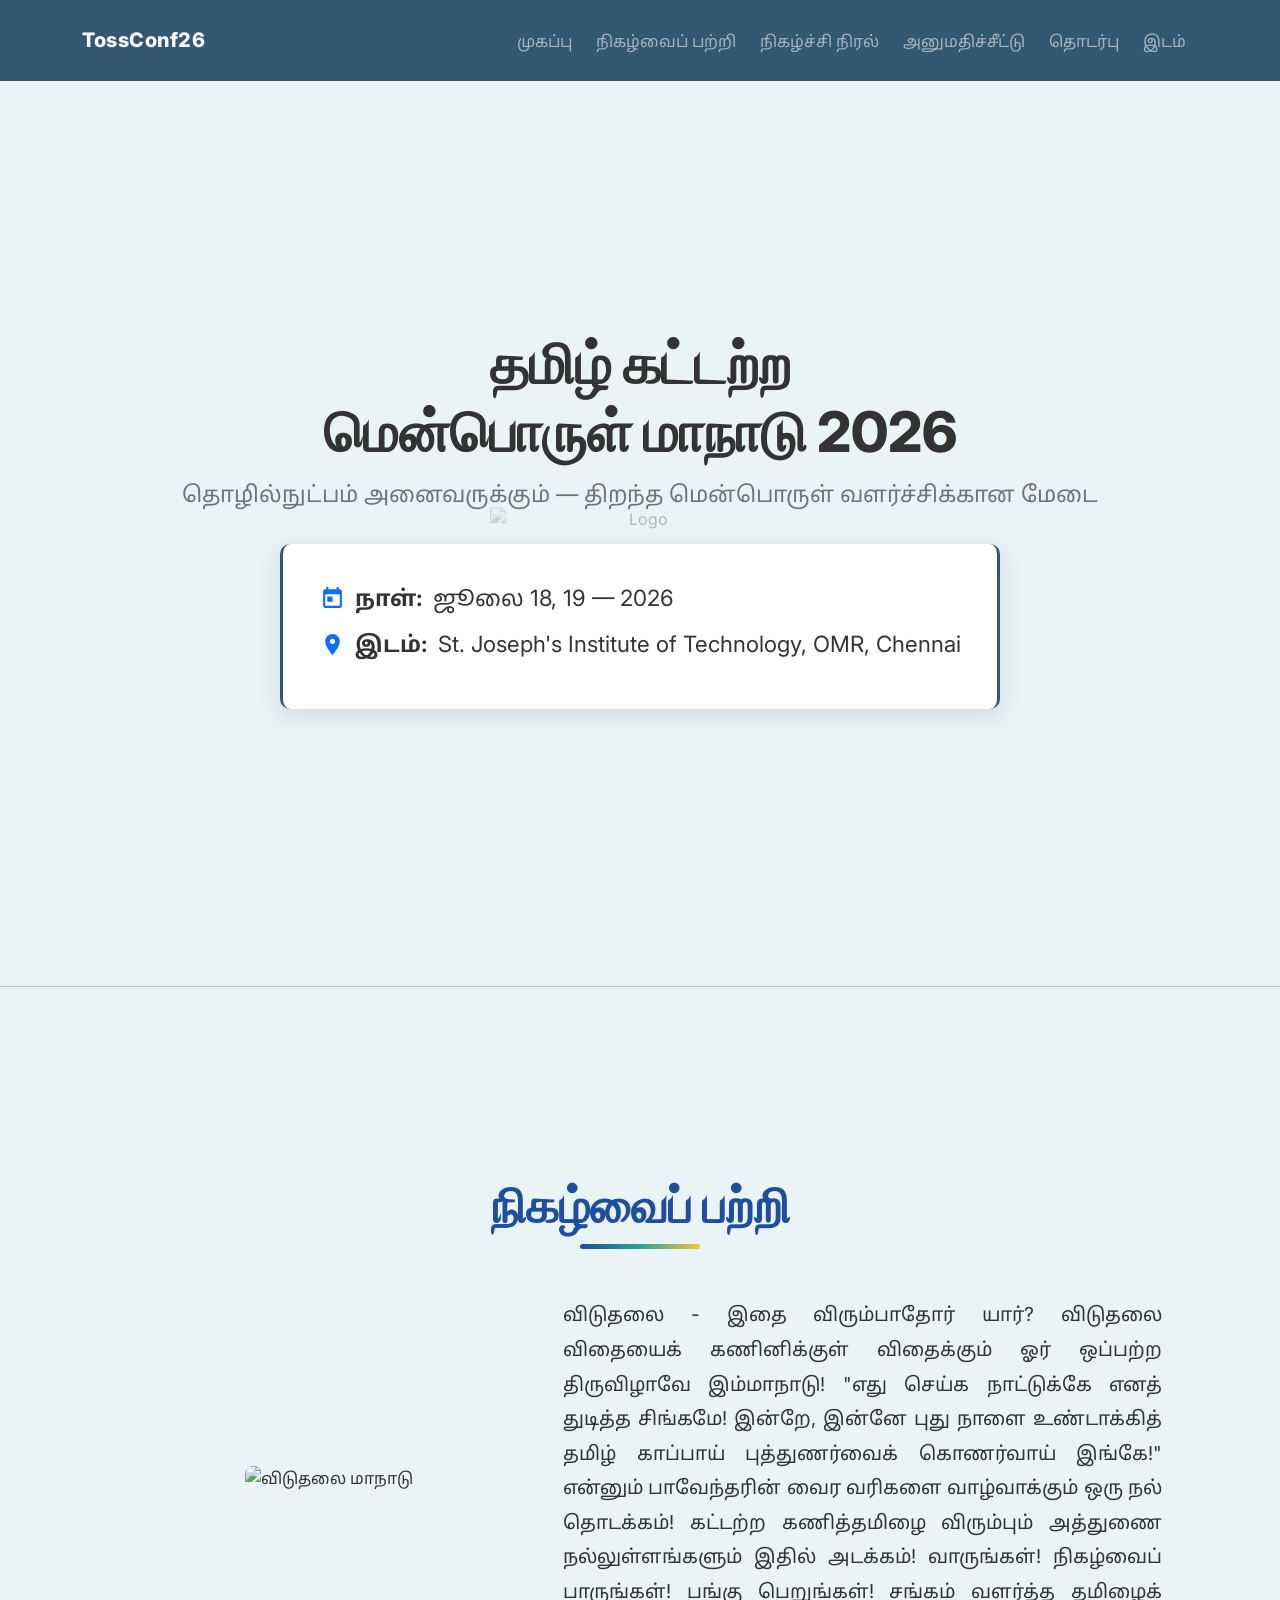
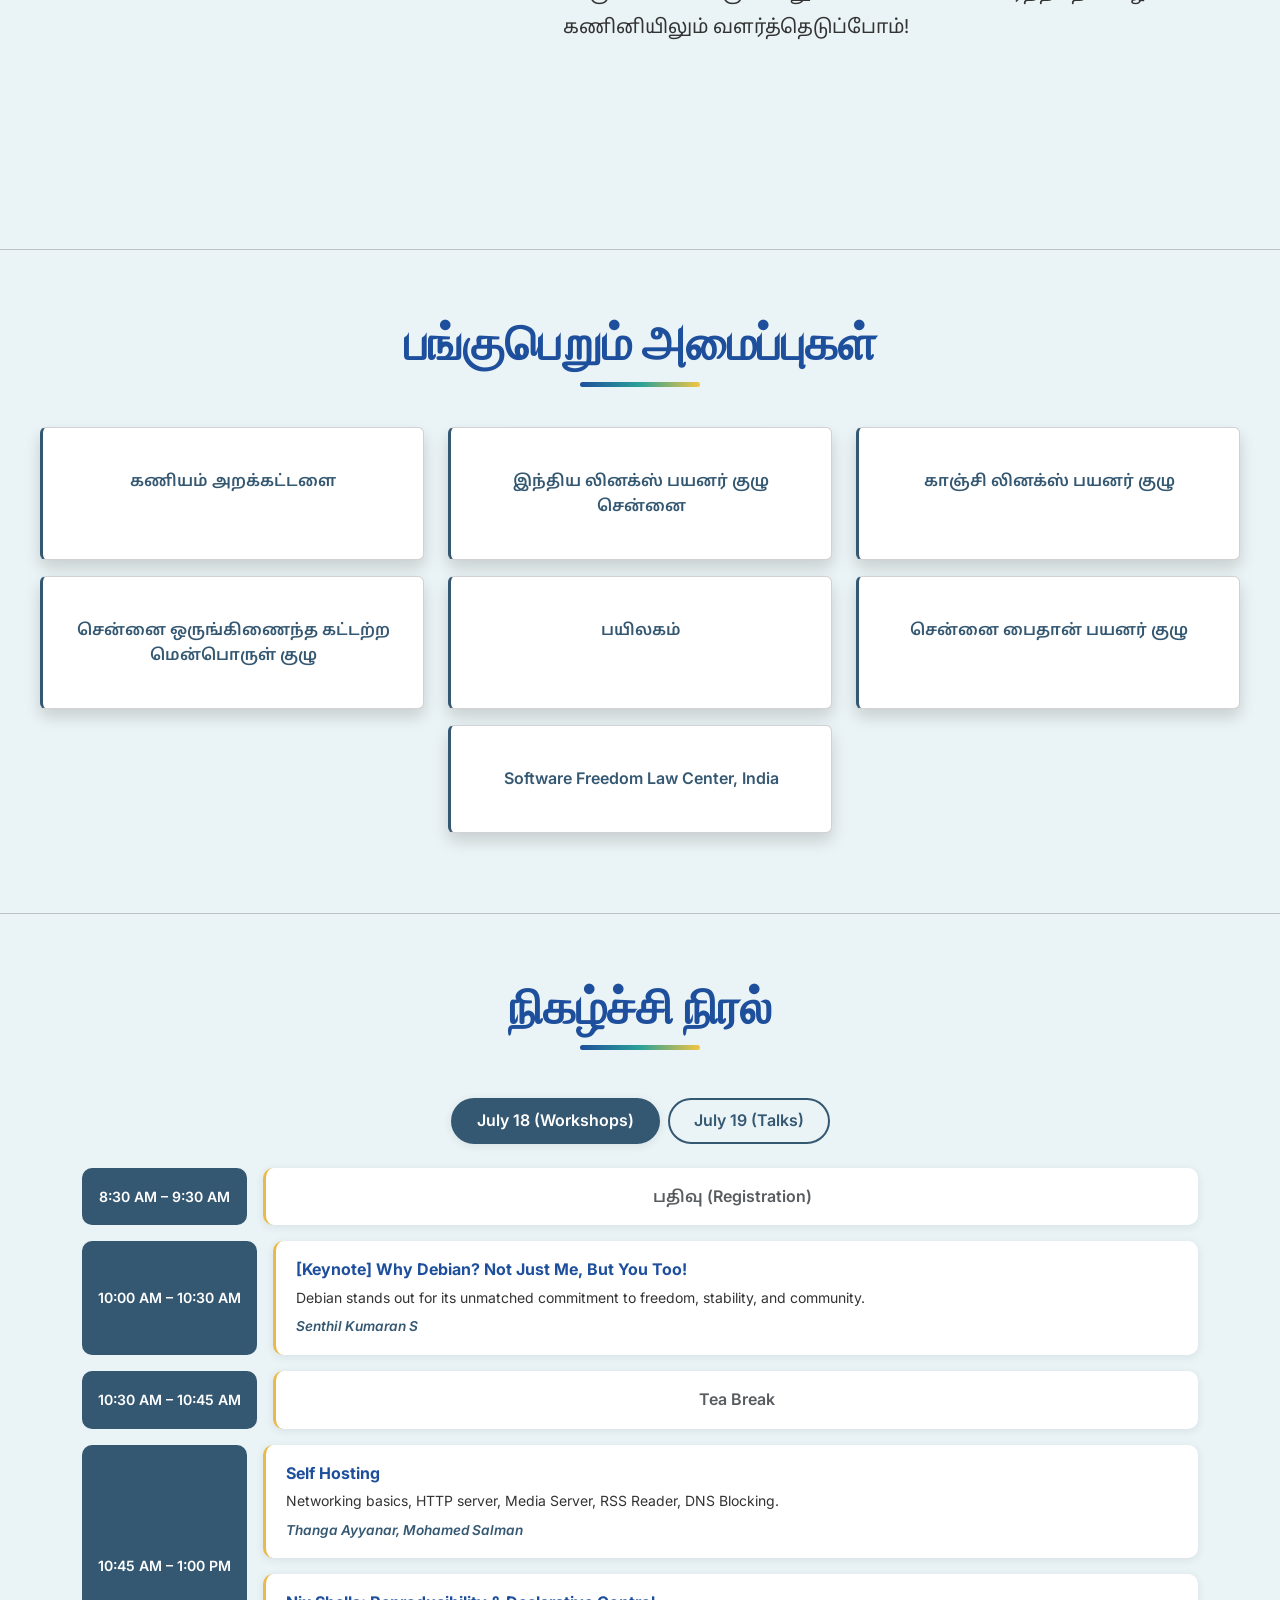
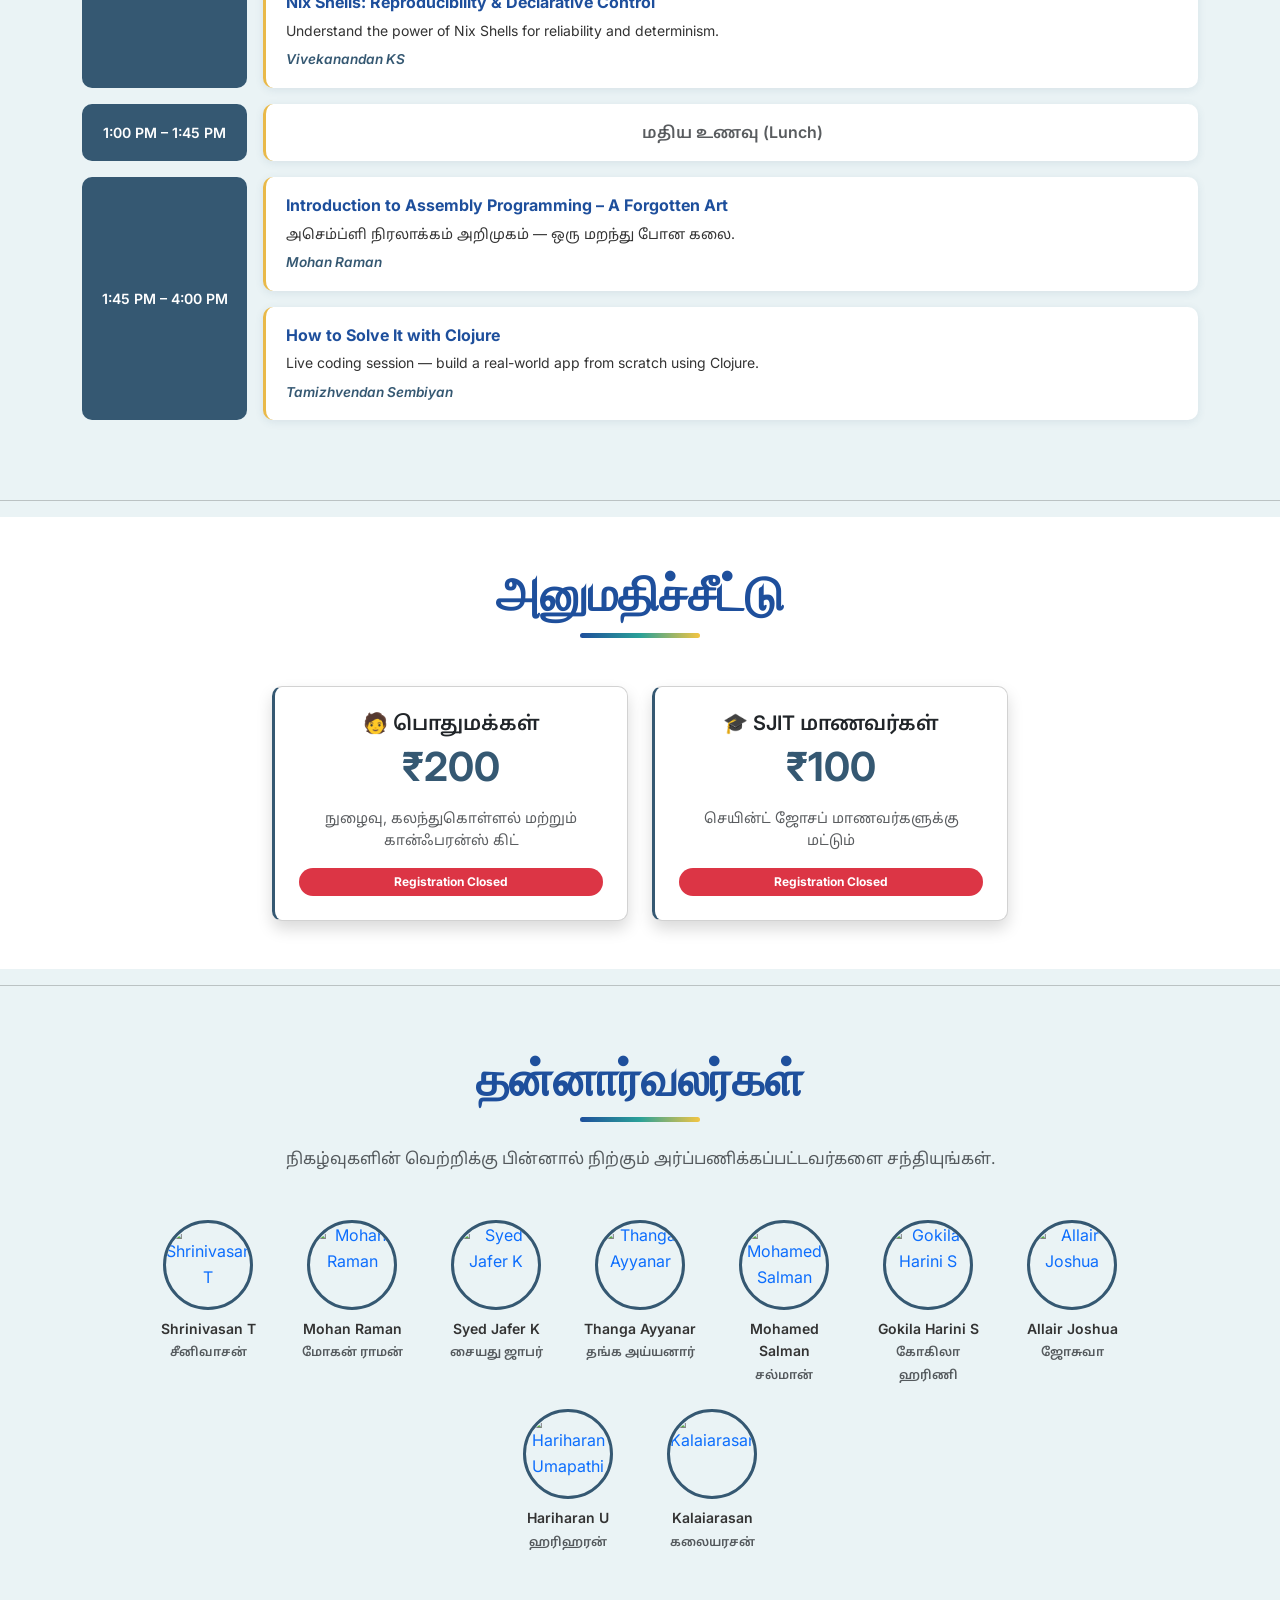
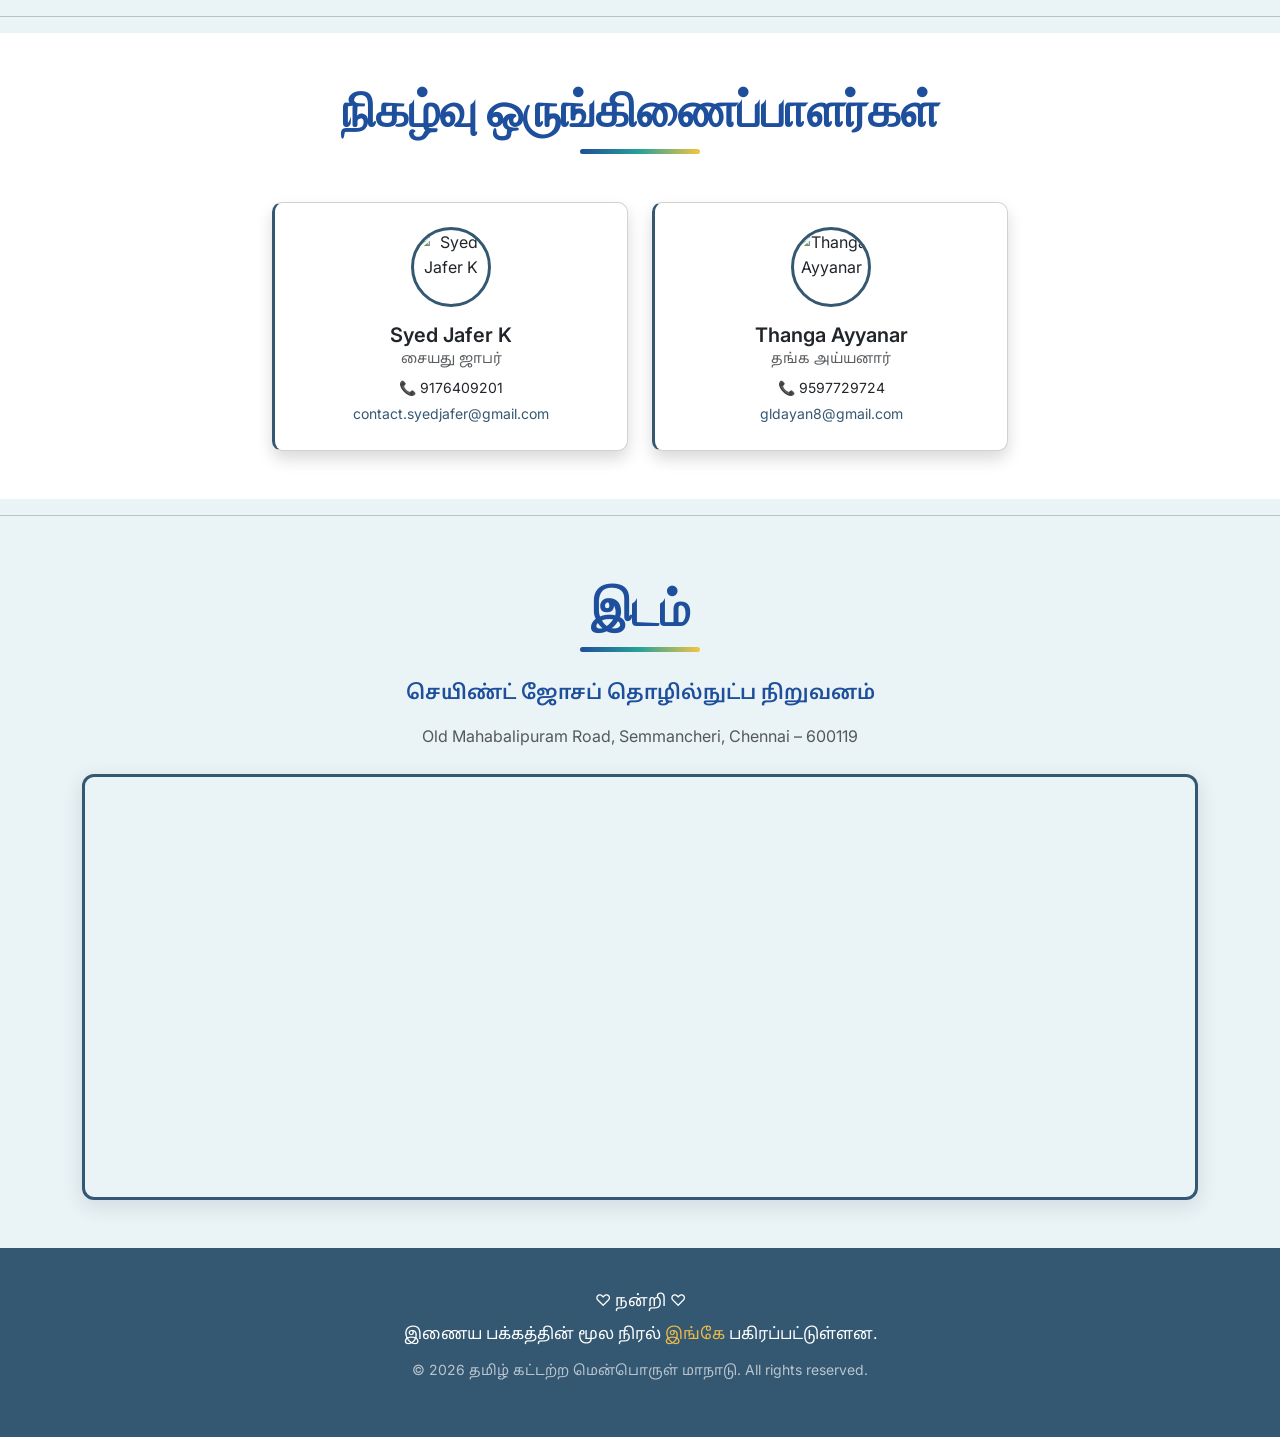
==== index.html @ 45230d35 "feat : Added Extra Style" ====
<!DOCTYPE html>
<html lang="en">
<head>
    <meta charset="UTF-8">
    <meta name="viewport" content="width=device-width, initial-scale=1.0">
    <title>தமிழ் கட்டற்ற மென்பொருள் மாநாடு 2026</title>
    <link rel="icon" href="favicon.ico" type="image/x-icon">
    <link href="https://cdn.jsdelivr.net/npm/bootstrap@5.3.8/dist/css/bootstrap.min.css"
          rel="stylesheet"
          integrity="sha384-sRIl4kxILFvY47J16cr9ZwB07vP4J8+LH7qKQnuqkuIAvNWLzeN8tE5YBujZqJLB"
          crossorigin="anonymous"/>
    <link rel="stylesheet" href="style.css">
</head>
<body class="custom-bg">

  <!-- ===================== NAVBAR ===================== -->
  <nav class="navbar navbar-expand-lg navbar-bg navbar-dark p-3 border-bottom border-body fixed-top" id="mainNav" data-bs-theme="dark">
      <div class="container align-items-center">
        <a href="#" class="navbar-brand fs-5 text-light py-2 brand-logo" id="brand">
          TossConf26
        </a>
        <button class="navbar-toggler" type="button" data-bs-toggle="collapse" data-bs-target="#navitems">
          <span class="navbar-toggler-icon"></span>
        </button>
        <div class="collapse navbar-collapse justify-content-lg-end" id="navitems">
          <ul class="navbar-nav">
            <li class="nav-item p-1"><a href="#hero"              class="nav-link nav-animated">முகப்பு</a></li>
            <li class="nav-item p-1"><a href="#about"             class="nav-link nav-animated">நிகழ்வைப் பற்றி</a></li>
            <li class="nav-item p-1"><a href="#program-schedule"  class="nav-link nav-animated">நிகழ்ச்சி நிரல்</a></li>
            <li class="nav-item p-1"><a href="#pass"              class="nav-link nav-animated">அனுமதிச்சீட்டு</a></li>
            <li class="nav-item p-1"><a href="#contact"           class="nav-link nav-animated">தொடர்பு</a></li>
            <li class="nav-item p-1"><a href="#location"          class="nav-link nav-animated">இடம்</a></li>
          </ul>
        </div>
      </div>
  </nav>

  <main>

    <!-- ===================== HERO ===================== -->
    <div class="container-fluid hero p-5" id="hero">
      <img src="./images/hero_bg1.png" class="logo-overlay" alt="Logo">
      <div class="hero-content fade-up">
        <h1 class="hero-title">
          தமிழ் கட்டற்ற<br>மென்பொருள் மாநாடு 2026
        </h1>
        <p class="hero-sub">
          தொழில்நுட்பம் அனைவருக்கும் — திறந்த மென்பொருள் வளர்ச்சிக்கான மேடை
        </p>
        <div class="event-details mt-3">
          <p>
            <svg viewBox="0 0 24 24"><path d="M19 3h-1V1h-2v2H8V1H6v2H5c-1.11 0-1.99.9-1.99 2L3 19c0 1.1.89 2 2 2h14c1.1 0 2-.9 2-2V5c0-1.1-.9-2-2-2zm0 16H5V8h14v11zM7 10h5v5H7z"/></svg>
            <strong>நாள்:</strong> ஜூலை 18, 19 — 2026
          </p>
          <p>
            <svg viewBox="0 0 24 24"><path d="M12 2C8.13 2 5 5.13 5 9c0 5.25 7 13 7 13s7-7.75 7-13c0-3.87-3.13-7-7-7zm0 9.5c-1.38 0-2.5-1.12-2.5-2.5s1.12-2.5 2.5-2.5 2.5 1.12 2.5 2.5-1.12 2.5-2.5 2.5z"/></svg>
            <strong>இடம்:</strong> St. Joseph's Institute of Technology, OMR, Chennai
          </p>
        </div>
      </div>
    </div>
    <hr>

    <!-- ===================== ABOUT ===================== -->
    <section class="hero" id="about">
      <div class="container  p-5">
        <div class="text-center mb-5 fade-up">
          <h1 class="about-title">நிகழ்வைப் பற்றி</h1>
          <div class="title-underline mx-auto"></div>
        </div>
        <div class="row align-items-center">
          <div class="col-md-5 text-center order-2 order-md-1 mb-4 mb-md-0 fade-up">
            <img src="./images/bharathidasan.jpg" alt="விடுதலை மாநாடு" class="img-fluid about-img">
          </div>
          <div class="col-md-7 order-1 order-md-2 fade-up">
            <p class="about-text">
              விடுதலை - இதை விரும்பாதோர் யார்? விடுதலை விதையைக் கணினிக்குள் விதைக்கும் ஓர் ஒப்பற்ற திருவிழாவே இம்மாநாடு!
              "எது செய்க நாட்டுக்கே எனத் துடித்த சிங்கமே! இன்றே, இன்னே புது நாளை உண்டாக்கித் தமிழ் காப்பாய்
              புத்துணர்வைக் கொணர்வாய் இங்கே!" என்னும் பாவேந்தரின் வைர வரிகளை வாழ்வாக்கும் ஒரு நல் தொடக்கம்!
              கட்டற்ற கணித்தமிழை விரும்பும் அத்துணை நல்லுள்ளங்களும் இதில் அடக்கம்!
              வாருங்கள்! நிகழ்வைப் பாருங்கள்! பங்கு பெறுங்கள்!
              சங்கம் வளர்த்த தமிழைக் கணினியிலும் வளர்த்தெடுப்போம்!
            </p>
          </div>
        </div>
      </div>
    </section>
    <hr>

    <!-- ===================== PARTICIPATING ORGS ===================== -->
    <section class="container-fluid py-5 orgs-section">
      <div class="row mb-4 justify-content-center fade-up">
        <div class="col-6 text-center">
          <h3 class="about-title">பங்குபெறும் அமைப்புகள்</h3>
          <div class="title-underline mx-auto"></div>
        </div>
      </div>
      <div class="row m-3 justify-content-center">
        <div class="col-sm-12 col-md-4 mt-3 fade-up"><div class="card py-4 leftside-border h-100 w-100 shadow org-card"><div class="card-body text-center"><a class="text-decoration-none card-title" href="https://www.kaniyam.com/" target="_blank">கணியம் அறக்கட்டளை</a></div></div></div>
        <div class="col-sm-12 col-md-4 mt-3 fade-up"><div class="card py-4 leftside-border h-100 w-100 shadow org-card"><div class="card-body text-center"><a class="text-decoration-none card-title" href="https://ilugc.in/" target="_blank">இந்திய லினக்ஸ் பயனர் குழு சென்னை</a></div></div></div>
        <div class="col-sm-12 col-md-4 mt-3 fade-up"><div class="card py-4 leftside-border h-100 w-100 shadow org-card"><div class="card-body text-center"><a class="text-decoration-none card-title" href="https://kanchilug.wordpress.com/" target="_blank">காஞ்சி லினக்ஸ் பயனர் குழு</a></div></div></div>
        <div class="col-sm-12 col-md-4 mt-3 fade-up"><div class="card py-4 leftside-border h-100 w-100 shadow org-card"><div class="card-body text-center"><a class="text-decoration-none card-title" href="https://fossunited.org/chennai" target="_blank">சென்னை ஒருங்கிணைந்த கட்டற்ற மென்பொருள் குழு</a></div></div></div>
        <div class="col-sm-12 col-md-4 mt-3 fade-up"><div class="card py-4 leftside-border h-100 w-100 shadow org-card"><div class="card-body text-center"><a class="text-decoration-none card-title" href="https://payilagam.com/" target="_blank">பயிலகம்</a></div></div></div>
        <div class="col-sm-12 col-md-4 mt-3 fade-up"><div class="card py-4 leftside-border h-100 w-100 shadow org-card"><div class="card-body text-center"><a class="text-decoration-none card-title" href="https://www.chennaipy.org/" target="_blank">சென்னை பைதான் பயனர் குழு</a></div></div></div>
        <div class="col-sm-12 col-md-4 mt-3 fade-up"><div class="card py-4 leftside-border h-100 w-100 shadow org-card"><div class="card-body text-center"><a class="text-decoration-none card-title fs-6" href="https://sflc.in/" target="_blank">Software Freedom Law Center, India</a></div></div></div>
      </div>
    </section>
    <hr>

    <!-- ===================== PROGRAM SCHEDULE ===================== -->
    <section class="container-fluid py-5" id="program-schedule">
      <div class="container">

        <!-- ✅ Section heading (was missing) -->
        <div class="row mb-4 justify-content-center fade-up">
          <div class="col-12 col-md-8 text-center">
            <h3 class="about-title">நிகழ்ச்சி நிரல்</h3>
            <div class="title-underline mx-auto mb-4"></div>
          </div>
        </div>

        <!-- Tab buttons -->
        <div class="row justify-content-center mb-4 fade-up">
          <div class="col-12 text-center">
            <nav class="nav nav-pills d-flex justify-content-center gap-2 flex-wrap">
              <button type="button" class="nav-link active schedule-tab-btn rounded-pill px-4 py-2 fs-6"
                      data-bs-toggle="tab" data-bs-target="#all">
                July 18 (Workshops)
              </button>
              <button type="button" class="nav-link schedule-tab-btn rounded-pill px-4 py-2 fs-6"
                      data-bs-toggle="tab" data-bs-target="#completed">
                July 19 (Talks)
              </button>
            </nav>
          </div>
        </div>

        <!-- Tab Content -->
        <div class="tab-content" id="scheduleTabContent">

          <!-- DAY 1 -->
          <div class="tab-pane fade show active" id="all">
            <div class="d-flex gap-3 mb-3 flex-wrap flex-md-nowrap schedule-row fade-up">
              <div class="schedule-time-col">8:30 AM – 9:30 AM</div>
              <div class="schedule-body flex-grow-1 text-center fw-semibold text-muted">பதிவு (Registration)</div>
            </div>
            <div class="d-flex gap-3 mb-3 flex-wrap flex-md-nowrap schedule-row fade-up">
              <div class="schedule-time-col">10:00 AM – 10:30 AM</div>
              <div class="schedule-body flex-grow-1">
                <strong>[Keynote] Why Debian? Not Just Me, But You Too!</strong>
                <p class="mb-1 small">Debian stands out for its unmatched commitment to freedom, stability, and community.</p>
                <span class="text-speaker">Senthil Kumaran S</span>
              </div>
            </div>
            <div class="d-flex gap-3 mb-3 flex-wrap flex-md-nowrap schedule-row fade-up">
              <div class="schedule-time-col">10:30 AM – 10:45 AM</div>
              <div class="schedule-body flex-grow-1 text-center fw-semibold text-muted">Tea Break</div>
            </div>
            <div class="d-flex gap-3 mb-3 flex-wrap flex-md-nowrap schedule-row fade-up">
              <div class="schedule-time-col">10:45 AM – 1:00 PM</div>
              <div class="d-flex gap-3 flex-grow-1 flex-wrap">
                <div class="schedule-body flex-fill">
                  <strong>Self Hosting</strong>
                  <p class="mb-1 small">Networking basics, HTTP server, Media Server, RSS Reader, DNS Blocking.</p>
                  <span class="text-speaker">Thanga Ayyanar, Mohamed Salman</span>
                </div>
                <div class="schedule-body flex-fill">
                  <strong>Nix Shells: Reproducibility & Declarative Control</strong>
                  <p class="mb-1 small">Understand the power of Nix Shells for reliability and determinism.</p>
                  <span class="text-speaker">Vivekanandan KS</span>
                </div>
              </div>
            </div>
            <div class="d-flex gap-3 mb-3 flex-wrap flex-md-nowrap schedule-row fade-up">
              <div class="schedule-time-col">1:00 PM – 1:45 PM</div>
              <div class="schedule-body flex-grow-1 text-center fw-semibold text-muted">மதிய உணவு (Lunch)</div>
            </div>
            <div class="d-flex gap-3 mb-3 flex-wrap flex-md-nowrap schedule-row fade-up">
              <div class="schedule-time-col">1:45 PM – 4:00 PM</div>
              <div class="d-flex gap-3 flex-grow-1 flex-wrap">
                <div class="schedule-body flex-fill">
                  <strong>Introduction to Assembly Programming – A Forgotten Art</strong>
                  <p class="mb-1 small">அசெம்ப்ளி நிரலாக்கம் அறிமுகம் — ஒரு மறந்து போன கலை.</p>
                  <span class="text-speaker">Mohan Raman</span>
                </div>
                <div class="schedule-body flex-fill">
                  <strong>How to Solve It with Clojure</strong>
                  <p class="mb-1 small">Live coding session — build a real-world app from scratch using Clojure.</p>
                  <span class="text-speaker">Tamizhvendan Sembiyan</span>
                </div>
              </div>
            </div>
          </div>

          <!-- DAY 2 -->
          <div class="tab-pane fade" id="completed">
            <div class="d-flex gap-3 mb-3 flex-wrap flex-md-nowrap schedule-row fade-up">
              <div class="schedule-time-col">8:30 AM – 9:30 AM</div>
              <div class="schedule-body flex-grow-1 text-center fw-semibold text-muted">பதிவு (Registration)</div>
            </div>
            <div class="d-flex gap-3 mb-3 flex-wrap flex-md-nowrap schedule-row fade-up">
              <div class="schedule-time-col">10:00 AM – 10:30 AM</div>
              <div class="schedule-body flex-grow-1">
                <strong>[Keynote] Between Ethics and Exploitation: The Infinity War</strong>
                <p class="mb-1 small">Philosophical foundations of the Free Software Movement and why software freedom matters.</p>
                <span class="text-speaker">Vijay Kumar</span>
              </div>
            </div>
            <div class="d-flex gap-3 mb-3 flex-wrap flex-md-nowrap schedule-row fade-up">
              <div class="schedule-time-col">10:30 AM – 10:45 AM</div>
              <div class="schedule-body flex-grow-1">
                <strong>History of GNU/Linux in Brief</strong>
                <p class="mb-1 small">From GNU/RMS to Linus Torvalds — the birth of Linux and open-source trends.</p>
                <span class="text-speaker">Yagapriyan G</span>
              </div>
            </div>
            <div class="d-flex gap-3 mb-3 flex-wrap flex-md-nowrap schedule-row fade-up">
              <div class="schedule-time-col">10:45 AM – 11:00 AM</div>
              <div class="schedule-body flex-grow-1 text-center fw-semibold text-muted">Tea Break</div>
            </div>
            <div class="d-flex gap-3 mb-3 flex-wrap flex-md-nowrap schedule-row fade-up">
              <div class="schedule-time-col">11:00 AM – 11:45 AM</div>
              <div class="d-flex gap-3 flex-grow-1 flex-wrap">
                <div class="schedule-body flex-fill">
                  <strong>Dissecting Ente: A Deep Dive into Architecture</strong>
                  <p class="mb-1 small">Zero-knowledge architecture with live demos — privacy-first platforms.</p>
                  <span class="text-speaker">Keerthana Rajesh Kumar</span>
                </div>
                <div class="schedule-body flex-fill">
                  <strong>Demystifying Artificial Intelligence</strong>
                  <p class="mb-1 small">Beginner-friendly intro to AI and open source tools for Tamil contributors.</p>
                  <span class="text-speaker">Dr. U. Sabura Banu</span>
                </div>
              </div>
            </div>
            <div class="d-flex gap-3 mb-3 flex-wrap flex-md-nowrap schedule-row fade-up">
              <div class="schedule-time-col">11:45 AM – 12:30 PM</div>
              <div class="d-flex gap-3 flex-grow-1 flex-wrap">
                <div class="schedule-body flex-fill">
                  <strong>Your First Steps into Open Source Data Engineering</strong>
                  <p class="mb-1 small">Hadoop, Sqoop, Apache Kafka, Airflow, and DBT for beginners.</p>
                  <span class="text-speaker">Abinaya SV</span>
                </div>
                <div class="schedule-body flex-fill">
                  <strong>Dissect & Build Network Packets</strong>
                  <p class="mb-1 small">Build, capture, and analyse packets using Python's Scapy library.</p>
                  <span class="text-speaker">Rengaraj</span>
                </div>
              </div>
            </div>
            <div class="d-flex gap-3 mb-3 flex-wrap flex-md-nowrap schedule-row fade-up">
              <div class="schedule-time-col">12:30 PM – 1:00 PM</div>
              <div class="schedule-body flex-grow-1 text-center fw-semibold text-muted">Networking with Stalls</div>
            </div>
            <div class="d-flex gap-3 mb-3 flex-wrap flex-md-nowrap schedule-row fade-up">
              <div class="schedule-time-col">1:00 PM – 2:00 PM</div>
              <div class="schedule-body flex-grow-1 text-center fw-semibold text-muted">மதிய உணவு — Veg / Non-Veg</div>
            </div>
            <div class="d-flex gap-3 mb-3 flex-wrap flex-md-nowrap schedule-row fade-up">
              <div class="schedule-time-col">2:00 PM – 2:45 PM</div>
              <div class="d-flex gap-3 flex-grow-1 flex-wrap">
                <div class="schedule-body flex-fill">
                  <strong>Make Your Idea from 0 to 1 with Open Source</strong>
                  <p class="mb-1 small">Real-life "kutti" story: from ideation to execution.</p>
                  <span class="text-speaker">Dhanush Kandhan</span>
                </div>
                <div class="schedule-body flex-fill">
                  <strong>A Day in the Open Source World</strong>
                  <p class="mb-1 small">Journey through fuzzy search in JS to phonetic Tamil search via dictpress.</p>
                  <span class="text-speaker">Bowrna Prabhakaran</span>
                </div>
              </div>
            </div>
            <div class="d-flex gap-3 mb-3 flex-wrap flex-md-nowrap schedule-row fade-up">
              <div class="schedule-time-col">2:45 PM – 3:30 PM</div>
              <div class="d-flex gap-3 flex-grow-1 flex-wrap">
                <div class="schedule-body flex-fill">
                  <strong>Get Parallel'ized, Not Paralyzed: Intro to HPC</strong>
                  <p class="mb-1 small">OpenMP, MPI, and PyOMP — parallel programming for Python speed.</p>
                  <span class="text-speaker">Palaniappan Nallalagappan</span>
                </div>
                <div class="schedule-body flex-fill">
                  <strong>Speed It Up! Efficient Indexes in MongoDB</strong>
                  <p class="mb-1 small">Index types, query performance impact, and best practices.</p>
                  <span class="text-speaker">Naveen Kumar</span>
                </div>
              </div>
            </div>
            <div class="d-flex gap-3 mb-3 flex-wrap flex-md-nowrap schedule-row fade-up">
              <div class="schedule-time-col">3:30 PM – 4:15 PM</div>
              <div class="d-flex gap-3 flex-grow-1 flex-wrap">
                <div class="schedule-body flex-fill">
                  <strong>From Bare Metal to Containers</strong>
                  <p class="mb-1 small">How Docker changed app hosting — from bare metal to containers.</p>
                  <span class="text-speaker">Udhayaprakasha</span>
                </div>
                <div class="schedule-body flex-fill">
                  <strong>Building Web with Batteries Included</strong>
                  <p class="mb-1 small">Full-stack apps with Frappe — doctypes, Jinja, Vue, and walkthroughs.</p>
                  <span class="text-speaker">Hari</span>
                </div>
              </div>
            </div>
            <div class="d-flex gap-3 mb-3 flex-wrap flex-md-nowrap schedule-row fade-up">
              <div class="schedule-time-col">4:15 PM – 4:45 PM</div>
              <div class="schedule-body flex-grow-1">
                <strong>What Does 'Open' Really Mean in Open Source AI?</strong>
                <p class="mb-1 small">Does "open" mean code, models, and data — or just the label?</p>
                <span class="text-speaker">Achanandhi M</span>
              </div>
            </div>
          </div>

        </div>
      </div>
    </section>
    <hr>

    <!-- ===================== REGISTRATION ===================== -->
    <section class="container-fluid py-5" id="pass" style="background:#fff">
      <div class="container text-center">
        <h3 class="about-title fade-up">அனுமதிச்சீட்டு</h3>
        <div class="title-underline mx-auto mb-5 fade-up"></div>
        <div class="row justify-content-center g-4">
          <div class="col-sm-12 col-md-4 fade-up">
            <div class="card leftside-border shadow h-100 p-4 reg-card">
              <h5 class="fw-semibold">🧑 பொதுமக்கள்</h5>
              <p class="display-6 fw-bold" style="color:var(--clr-primary)">₹200</p>
              <p class="text-muted small">நுழைவு, கலந்துகொள்ளல் மற்றும் கான்ஃபரன்ஸ் கிட்</p>
              <span class="badge bg-danger rounded-pill px-3 py-2">Registration Closed</span>
            </div>
          </div>
          <div class="col-sm-12 col-md-4 fade-up">
            <div class="card leftside-border shadow h-100 p-4 reg-card">
              <h5 class="fw-semibold">🎓 SJIT மாணவர்கள்</h5>
              <p class="display-6 fw-bold" style="color:var(--clr-primary)">₹100</p>
              <p class="text-muted small">செயின்ட் ஜோசப் மாணவர்களுக்கு மட்டும்</p>
              <span class="badge bg-danger rounded-pill px-3 py-2">Registration Closed</span>
            </div>
          </div>
        </div>
      </div>
    </section>
    <hr>

    <!-- ===================== VOLUNTEERS ===================== -->
    <section class="container-fluid py-5" id="volunteers-section">
      <div class="container text-center">
        <h3 class="about-title fade-up">தன்னார்வலர்கள்</h3>
        <div class="title-underline mx-auto mb-4 fade-up"></div>
        <p class="text-muted mb-5 fade-up">நிகழ்வுகளின் வெற்றிக்கு பின்னால் நிற்கும் அர்ப்பணிக்கப்பட்டவர்களை சந்தியுங்கள்.</p>
        <div class="d-flex flex-wrap justify-content-center gap-4">

          <div class="text-center vol-item fade-up" style="width:120px">
            <a href="https://goinggnu.wordpress.com" target="_blank" class="text-decoration-none">
              <img src="./images/volunteers/shrini.jpeg" class="rounded-circle vol-avatar mb-2" alt="Shrinivasan T">
              <div class="small fw-semibold vol-name">Shrinivasan T<br><small class="text-muted">சீனிவாசன்</small></div>
            </a>
          </div>

          <div class="text-center vol-item fade-up" style="width:120px">
            <a href="https://mohan43u.space/" target="_blank" class="text-decoration-none">
              <img src="./images/volunteers/mohan.jpg" class="rounded-circle vol-avatar mb-2" alt="Mohan Raman">
              <div class="small fw-semibold vol-name">Mohan Raman<br><small class="text-muted">மோகன் ராமன்</small></div>
            </a>
          </div>

          <div class="text-center vol-item fade-up" style="width:120px">
            <a href="https://parottasalna.com" target="_blank" class="text-decoration-none">
              <img src="./images/volunteers/syedjafer.jpg" class="rounded-circle vol-avatar mb-2" style="object-position:top" alt="Syed Jafer K">
              <div class="small fw-semibold vol-name">Syed Jafer K<br><small class="text-muted">சையது ஜாபர்</small></div>
            </a>
          </div>

          <div class="text-center vol-item fade-up" style="width:120px">
            <a href="https://linkedin.com/in/thangaayyanar" target="_blank" class="text-decoration-none">
              <img src="./images/volunteers/thanga_ayyanar.jpeg" class="rounded-circle vol-avatar mb-2" alt="Thanga Ayyanar">
              <div class="small fw-semibold vol-name">Thanga Ayyanar<br><small class="text-muted">தங்க அய்யனார்</small></div>
            </a>
          </div>

          <div class="text-center vol-item fade-up" style="width:120px">
            <a href="https://www.linkedin.com/in/mohamed-salman-ar/" target="_blank" class="text-decoration-none">
              <img src="./images/volunteers/salman.jpg" class="rounded-circle vol-avatar mb-2" alt="Mohamed Salman">
              <div class="small fw-semibold vol-name">Mohamed Salman<br><small class="text-muted">சல்மான்</small></div>
            </a>
          </div>

          <div class="text-center vol-item fade-up" style="width:120px">
            <a href="https://www.linkedin.com/in/gokila-harini-s-4bba4630b" target="_blank" class="text-decoration-none">
              <img src="./images/volunteers/gokila.png" class="rounded-circle vol-avatar mb-2" alt="Gokila Harini S">
              <div class="small fw-semibold vol-name">Gokila Harini S<br><small class="text-muted">கோகிலா ஹரிணி</small></div>
            </a>
          </div>

          <div class="text-center vol-item fade-up" style="width:120px">
            <a href="https://www.linkedin.com/in/allair-joshua-89a9b2265/" target="_blank" class="text-decoration-none">
              <img src="./images/volunteers/joshua.png" class="rounded-circle vol-avatar mb-2" alt="Allair Joshua">
              <div class="small fw-semibold vol-name">Allair Joshua<br><small class="text-muted">ஜோசுவா</small></div>
            </a>
          </div>

          <div class="text-center vol-item fade-up" style="width:120px">
            <a href="https://www.linkedin.com/in/hariharanu/" target="_blank" class="text-decoration-none">
              <img src="./images/volunteers/hari.jpg" class="rounded-circle vol-avatar mb-2" alt="Hariharan Umapathi">
              <div class="small fw-semibold vol-name">Hariharan U<br><small class="text-muted">ஹரிஹரன்</small></div>
            </a>
          </div>

          <div class="text-center vol-item fade-up" style="width:120px">
            <a href="https://github.com/kalaiarasan23" target="_blank" class="text-decoration-none">
              <img src="./images/volunteers/kalai.jpg" class="rounded-circle vol-avatar mb-2" alt="Kalaiarasan">
              <div class="small fw-semibold vol-name">Kalaiarasan<br><small class="text-muted">கலையரசன்</small></div>
            </a>
          </div>

        </div>
      </div>
    </section>
    <hr>

    <!-- ===================== CONTACT ===================== -->
    <section class="container-fluid py-5" id="contact" style="background:#fff">
      <div class="container text-center">
        <h3 class="about-title fade-up">நிகழ்வு ஒருங்கிணைப்பாளர்கள்</h3>
        <div class="title-underline mx-auto mb-5 fade-up"></div>
        <div class="row justify-content-center g-4">
          <div class="col-sm-12 col-md-4 fade-up">
            <div class="card leftside-border shadow p-4 text-center contact-card">
              <img src="./images/volunteers/syedjafer.jpg" class="rounded-circle mx-auto mb-3 contact-avatar" style="object-position:top" alt="Syed Jafer K">
              <h5 class="fw-semibold mb-0">Syed Jafer K</h5>
              <p class="text-muted small mb-2">சையது ஜாபர்</p>
              <p class="small mb-1">📞 9176409201</p>
              <a href="mailto:contact.syedjafer@gmail.com" class="small contact-link">contact.syedjafer@gmail.com</a>
            </div>
          </div>
          <div class="col-sm-12 col-md-4 fade-up">
            <div class="card leftside-border shadow p-4 text-center contact-card">
              <img src="./images/volunteers/thanga_ayyanar.jpeg" class="rounded-circle mx-auto mb-3 contact-avatar" alt="Thanga Ayyanar">
              <h5 class="fw-semibold mb-0">Thanga Ayyanar</h5>
              <p class="text-muted small mb-2">தங்க அய்யனார்</p>
              <p class="small mb-1">📞 9597729724</p>
              <a href="mailto:gldayan8@gmail.com" class="small contact-link">gldayan8@gmail.com</a>
            </div>
          </div>
        </div>
      </div>
    </section>
    <hr>

    <!-- ===================== LOCATION ===================== -->
    <section class="container-fluid py-5" id="location">
      <div class="container text-center">
        <h3 class="about-title fade-up">இடம்</h3>
        <div class="title-underline mx-auto mb-4 fade-up"></div>
        <p class="fw-semibold fs-5 fade-up" style="color:#1e4f9c">செயிண்ட் ஜோசப் தொழில்நுட்ப நிறுவனம்</p>
        <p class="text-muted mb-4 fade-up">Old Mahabalipuram Road, Semmancheri, Chennai – 600119</p>
        <div class="map-frame fade-up">
          <iframe
            src="https://www.google.com/maps/embed?pb=!1m14!1m8!1m3!1d156811.08436032807!2d80.1488643!3d12.9777684!3m2!1i1024!2i768!4f13.1!3m3!1m2!1s0x3a525bbb618d3ea9%3A0x90b3767be093efaa!2sSt.Joseph%27s%20Institute%20of%20Technology!5e1!3m2!1sen!2sin!4v1743856603218!5m2!1sen!2sin"
            width="100%" height="420" style="border:0;display:block" allowfullscreen loading="lazy">
          </iframe>
        </div>
      </div>
    </section>

  </main>

  <!-- ===================== FOOTER ===================== -->
  <footer class="site-footer">
    <p class="mb-2">♡ நன்றி ♡</p>
    <p class="mb-2">இணைய பக்கத்தின் மூல நிரல்
      <a href="https://github.com/tossconf2025/tossconf2025.github.io" target="_blank">இங்கே</a>
      பகிரப்பட்டுள்ளன.
    </p>
    <p class="small footer-copy">© 2026 தமிழ் கட்டற்ற மென்பொருள் மாநாடு. All rights reserved.</p>
  </footer>

  <script src="https://cdn.jsdelivr.net/npm/bootstrap@5.3.8/dist/js/bootstrap.bundle.min.js"></script>
  <script>
    /* ── Scroll-reveal (IntersectionObserver) ── */
    const observer = new IntersectionObserver((entries) => {
      entries.forEach(entry => {
        if (entry.isIntersecting) {
          entry.target.classList.add('visible');
          observer.unobserve(entry.target);
        }
      });
    }, { threshold: 0.12 });

    document.querySelectorAll('.fade-up').forEach(el => observer.observe(el));

    /* ── Navbar: shrink on scroll ── */
    const nav = document.getElementById('mainNav');
    window.addEventListener('scroll', () => {
      nav.classList.toggle('nav-scrolled', window.scrollY > 60);
    });

    /* ── Smooth scroll for all anchor links ── */
    document.querySelectorAll('a[href^="#"]').forEach(a => {
      a.addEventListener('click', e => {
        const target = document.querySelector(a.getAttribute('href'));
        if (target) {
          e.preventDefault();
          target.scrollIntoView({ behavior: 'smooth', block: 'start' });
        }
      });
    });
  </script>
</body>
</html>
---- style.css ----
/* ============================================================
   TossConf 2026 — style.css
   ============================================================ */

/* ── Google Fonts ── */
@import url('https://fonts.googleapis.com/css2?family=Inter:wght@400;600;700;800&family=Noto+Sans+Tamil:wght@400;600;700&display=swap');

/* ── Variables ── */
:root {
  --ff-primary:   "Inter", "Noto Sans Tamil", sans-serif;
  --ff-secondary: "Inter", sans-serif;

  --clr-white:         #ffffff;
  --clr-dark:          #333333;
  --clr-primary:       #355872;
  --clr-primary-light: #eaf3f5;
  --clr-primary-dark:  #234057;
  --clr-secondary:     #e9b949;
  --clr-secondary-dk:  #c99a2e;
  --clr-accent:        #1e4f9c;

  --shadow-sm: 0 2px 8px  rgba(53, 88, 114, .10);
  --shadow-md: 0 6px 20px rgba(53, 88, 114, .15);
  --shadow-lg: 0 12px 36px rgba(53, 88, 114, .20);

  --transition: all 0.35s ease;
  --radius:     10px;
}

/* ── Reset / Base ── */
*, *::before, *::after { box-sizing: border-box; }

/* offset anchor scroll targets so fixed navbar doesn't cover them */
section[id],
div[id],
.tab-content[id] {
  scroll-margin-top: 75px;
}

html, body {
  overflow-x: hidden;
  scroll-behavior: smooth;
}

body {
  font-family: var(--ff-primary);
  background-color: var(--clr-primary-light);
  color: var(--clr-dark);
  line-height: 1.6;
  padding-top: 70px;
}

/* ============================================================
   SCROLL-REVEAL ANIMATION
   ============================================================ */
.fade-up {
  opacity: 0;
  transform: translateY(28px);
  transition: opacity 0.6s ease, transform 0.6s ease;
}
.fade-up.visible {
  opacity: 1;
  transform: translateY(0);
}

/* stagger children automatically */
.fade-up:nth-child(1)  { transition-delay: 0.05s; }
.fade-up:nth-child(2)  { transition-delay: 0.12s; }
.fade-up:nth-child(3)  { transition-delay: 0.19s; }
.fade-up:nth-child(4)  { transition-delay: 0.26s; }
.fade-up:nth-child(5)  { transition-delay: 0.33s; }
.fade-up:nth-child(6)  { transition-delay: 0.40s; }
.fade-up:nth-child(7)  { transition-delay: 0.47s; }
.fade-up:nth-child(8)  { transition-delay: 0.54s; }
.fade-up:nth-child(9)  { transition-delay: 0.61s; }

/* ============================================================
   NAVBAR
   ============================================================ */
.navbar-bg {
  background-color: var(--clr-primary);
  position: fixed;
  top: 0;
  left: 0;
  right: 0;
  width: 100%;
  z-index: 1030;
  transition: padding 0.3s ease, box-shadow 0.3s ease, background-color 0.3s ease;
  box-shadow: none;
}



/* shrink effect after scrolling */
.nav-scrolled {
  padding-top: 8px !important;
  padding-bottom: 8px !important;
  box-shadow: 0 4px 20px rgba(0,0,0,.25) !important;
  background-color: var(--clr-primary-dark) !important;
}

/* brand */
.brand-logo {
  font-weight: 800;
  letter-spacing: .5px;
  position: relative;
  transition: var(--transition);
}
.brand-logo::after {
  content: '';
  position: absolute;
  bottom: 0; left: 0;
  width: 0; height: 2px;
  background: var(--clr-secondary);
  transition: width 0.3s ease;
}
.brand-logo:hover::after { width: 100%; }

/* nav links */
.nav-animated {
  position: relative;
  padding-bottom: 4px !important;
  transition: color 0.25s ease !important;
}
.nav-animated::after {
  content: '';
  position: absolute;
  bottom: 0; left: 50%;
  transform: translateX(-50%);
  width: 0; height: 2px;
  background: var(--clr-secondary);
  border-radius: 2px;
  transition: width 0.3s ease;
}
.nav-animated:hover::after,
.nav-animated:focus::after  { width: 80%; }
.nav-animated:hover         { color: var(--clr-secondary) !important; }

/* ============================================================
   COMMON / SHARED
   ============================================================ */
.custom-bg { background-color: var(--clr-primary-light); }

.title {
  color: var(--clr-accent);
  font-weight: 400;
}

.leftside-border {
  border-left: 3px solid var(--clr-primary) !important;
}

/* section headings */
.about-title {
  font-size: 2.5rem;
  font-weight: 700;
  color: var(--clr-accent);
  font-family: var(--ff-secondary);
}

.title-underline {
  width: 120px;
  height: 5px;
  margin-top: 10px;
  border-radius: 10px;
  background: linear-gradient(to right, #1e4f9c, #2aa198, #f4c542);
}

/* ============================================================
   HERO SECTION
   ============================================================ */
.hero {
  min-height: 100vh;
  display: flex;
  align-items: center;
  justify-content: center;
  text-align: center;
  position: relative;
  overflow: hidden;
}

.hero-title {
  font-size: 3rem;
  font-weight: 800;
  line-height: 1.2;
  font-family: var(--ff-secondary);
  animation: heroSlide 0.9s cubic-bezier(.16,1,.3,1) both;
}

.hero-sub {
  color: #6c757d;
  margin-top: 10px;
  animation: heroSlide 0.9s 0.15s cubic-bezier(.16,1,.3,1) both;
}

@keyframes heroSlide {
  from { opacity: 0; transform: translateY(30px); }
  to   { opacity: 1; transform: translateY(0);    }
}

.logo-overlay {
  position: absolute;
  top: 40%; left: 50%;
  transform: translate(-50%, -50%);
  opacity: 0.30;
  width: 250px;
  max-width: 100%;
  height: auto;
  z-index: 0;
  animation: logoPulse 6s ease-in-out infinite;
}

@keyframes logoPulse {
  0%, 100% { opacity: 0.28; transform: translate(-50%, -50%) scale(1); }
  50%       { opacity: 0.38; transform: translate(-50%, -50%) scale(1.04); }
}

.hero-content {
  position: relative;
  z-index: 1;
  animation: heroSlide 0.9s 0.05s cubic-bezier(.16,1,.3,1) both;
}

/* event detail card in hero */
.event-details {
  margin-top: 40px;
  padding: max(1rem, 4%);
  background: var(--clr-white);
  border-radius: var(--radius);
  border-left: 3px solid var(--clr-primary);
  border-right: 3px solid var(--clr-primary);
  box-shadow: var(--shadow-md);
  display: inline-block;
  text-align: left;
  transition: var(--transition);
}
.event-details:hover {
  box-shadow: var(--shadow-lg);
  transform: translateY(-3px);
}
.event-details p {
  display: flex;
  align-items: center;
  gap: 10px;
  margin-bottom: 10px;
  font-size: 1.2rem;
}
.event-details svg {
  width: 20px; height: 20px;
  fill: #0d6efd;
  flex-shrink: 0;
}

/* ============================================================
   ABOUT SECTION
   ============================================================ */
#about { min-height: calc(100vh - 70px); }

.about-img {
  max-height: 420px;
  object-fit: contain;
  transition: transform 0.4s ease, box-shadow 0.4s ease;
  border-radius: 8px;
}
.about-img:hover {
  transform: scale(1.03);
  box-shadow: var(--shadow-lg);
}

.about-text {
  font-size: 1.1rem;
  line-height: 1.8;
  color: #333;
  text-align: justify;
}

/* ============================================================
   ORG CARDS (Participating organisations)
   ============================================================ */
.org-card {
  transition: var(--transition);
  cursor: default;
}
.org-card:hover {
  transform: translateY(-5px);
  box-shadow: var(--shadow-lg) !important;
  border-left-color: var(--clr-secondary) !important;
}
.org-card .card-title {
  color: var(--clr-primary);
  font-weight: 600;
  font-size: 1rem;
  transition: color 0.25s ease;
}
.org-card:hover .card-title { color: var(--clr-accent); }

/* ============================================================
   PROGRAM SCHEDULE
   ============================================================ */

/* tab pill buttons */
.schedule-tab-btn {
  background: transparent;
  color: var(--clr-primary);
  border: 2px solid var(--clr-primary);
  font-weight: 600;
  transition: var(--transition);
}
.schedule-tab-btn:hover:not(.active) {
  background: var(--clr-primary-light);
  border-color: var(--clr-primary-dark);
  color: var(--clr-primary-dark);
}
.schedule-tab-btn.active {
  background: var(--clr-primary) !important;
  border-color: var(--clr-primary) !important;
  color: #fff !important;
  box-shadow: var(--shadow-sm);
}

/* time badge */
.schedule-time-col {
  background: var(--clr-primary);
  color: #fff;
  min-width: 165px;
  padding: 14px 16px;
  border-radius: var(--radius);
  font-weight: 600;
  font-size: .88rem;
  display: flex;
  align-items: center;
  justify-content: center;
  text-align: center;
  line-height: 1.4;
  transition: background 0.25s ease;
  flex-shrink: 0;
}
.schedule-row:hover .schedule-time-col {
  background: var(--clr-primary-dark);
}

/* talk card */
.schedule-body {
  background: #fff;
  padding: 16px 20px;
  border-radius: var(--radius);
  border-left: 3px solid var(--clr-secondary);
  box-shadow: var(--shadow-sm);
  transition: var(--transition);
}
.schedule-body:hover {
  box-shadow: var(--shadow-md);
  transform: translateY(-2px);
  border-left-color: var(--clr-primary);
}
.schedule-body strong {
  color: var(--clr-accent);
  display: block;
  margin-bottom: 4px;
  transition: color 0.25s ease;
}
.schedule-body:hover strong { color: var(--clr-primary-dark); }

.text-speaker {
  font-size: .85rem;
  color: var(--clr-primary);
  font-weight: 600;
  font-style: italic;
}

/* tab transition animation */
.tab-pane {
  animation: fadeTab 0.4s ease both;
}
@keyframes fadeTab {
  from { opacity: 0; transform: translateY(10px); }
  to   { opacity: 1; transform: translateY(0); }
}

/* ============================================================
   REGISTRATION CARDS
   ============================================================ */
.reg-card {
  transition: var(--transition);
  border-radius: var(--radius);
}
.reg-card:hover {
  transform: translateY(-6px);
  box-shadow: var(--shadow-lg) !important;
}

/* ============================================================
   VOLUNTEERS
   ============================================================ */
.vol-avatar {
  width: 90px;
  height: 90px;
  object-fit: cover;
  border: 3px solid var(--clr-primary);
  transition: var(--transition);
  display: block;
  margin: 0 auto;
}
.vol-item:hover .vol-avatar {
  border-color: var(--clr-secondary);
  transform: scale(1.08);
  box-shadow: 0 6px 18px rgba(53,88,114,.25);
}
.vol-name {
  color: var(--clr-dark);
  transition: color 0.25s ease;
}
.vol-item:hover .vol-name { color: var(--clr-primary); }

/* ============================================================
   CONTACT CARDS
   ============================================================ */
.contact-card {
  transition: var(--transition);
  border-radius: var(--radius);
}
.contact-card:hover {
  transform: translateY(-6px);
  box-shadow: var(--shadow-lg) !important;
  border-left-color: var(--clr-secondary) !important;
}

.contact-avatar {
  width: 80px;
  height: 80px;
  object-fit: cover;
  border: 3px solid var(--clr-primary);
  display: block;
  transition: var(--transition);
}
.contact-card:hover .contact-avatar {
  border-color: var(--clr-secondary);
  transform: scale(1.05);
}

.contact-link {
  color: var(--clr-primary);
  text-decoration: none;
  transition: color 0.25s ease;
}
.contact-link:hover { color: var(--clr-secondary-dk); text-decoration: underline; }

/* ============================================================
   LOCATION MAP
   ============================================================ */
.map-frame {
  border-radius: 12px;
  overflow: hidden;
  border: 3px solid var(--clr-primary);
  box-shadow: var(--shadow-md);
  transition: var(--transition);
}
.map-frame:hover {
  box-shadow: var(--shadow-lg);
  border-color: var(--clr-secondary);
}

/* ============================================================
   FOOTER
   ============================================================ */
.site-footer {
  background: var(--clr-primary);
  color: #fff;
  padding: 40px 20px;
  text-align: center;
}
.site-footer a {
  color: var(--clr-secondary);
  text-decoration: none;
  transition: color 0.25s ease;
}
.site-footer a:hover { color: #fff; }
.footer-copy {
  opacity: .65;
  margin-top: 12px;
}

/* ============================================================
   RESPONSIVE
   ============================================================ */
@media screen and (min-width: 768px) {
  .hero-title {
    font-size: 3.5rem;
  }
  .hero-sub {
    font-size: 1.4rem;
  }
  .event-details p {
    font-size: 1.4rem;
  }
  .event-details svg {
    width: 25px;
    height: 25px;
  }
  .logo-overlay {
    width: 300px;
    top: 50%;
  }
  .about-title {
    font-size: 3rem;
  }
  .about-text {
    font-size: 1.2rem;
  }
}

@media (max-width: 767px) {
  /* Schedule: stack time above card */
  .schedule-time-col {
    min-width: auto;
    width: 100%;
    border-radius: 8px 8px 0 0;
  }
  .schedule-body {
    border-radius: 0 0 8px 8px;
    border-left: 3px solid var(--clr-secondary);
  }
  /* Vol grid smaller on mobile */
  .vol-avatar {
    width: 72px;
    height: 72px;
  }
  /* hero padding */
  .hero { padding: 40px 16px !important; }
}
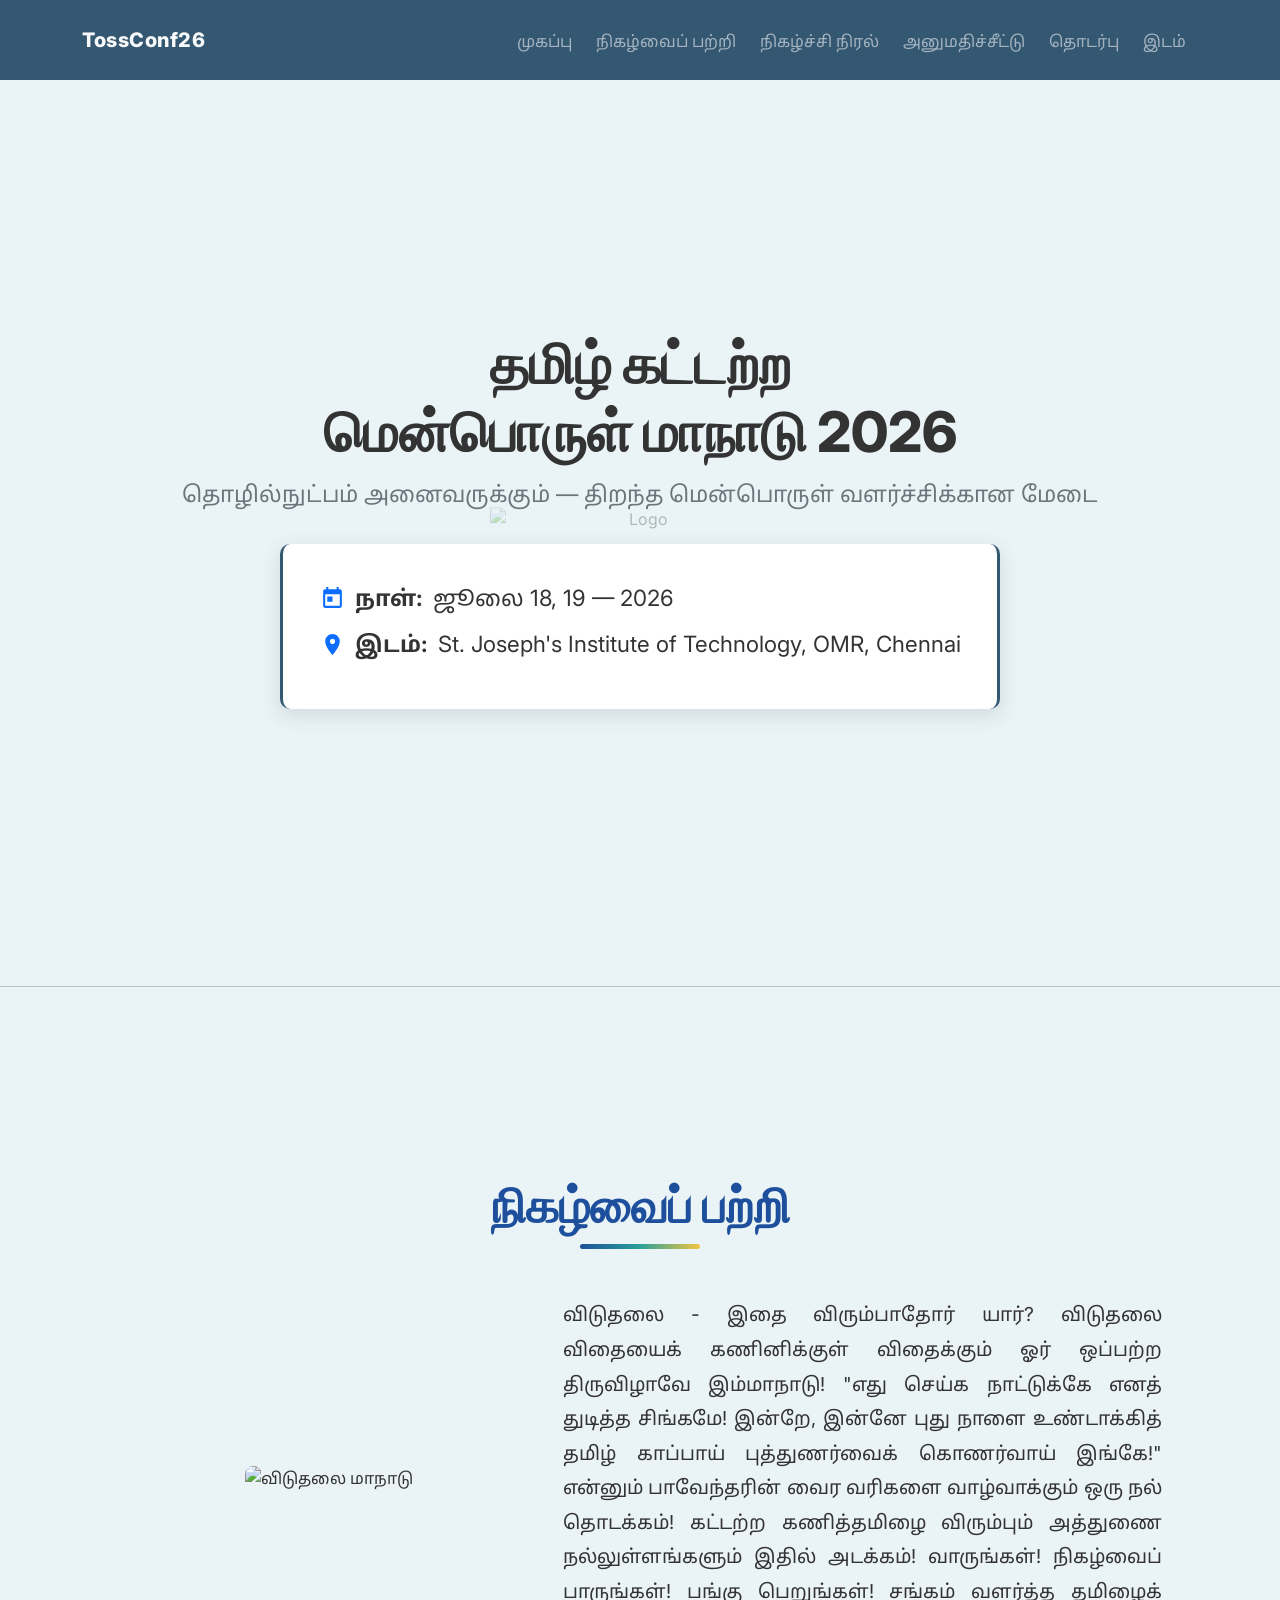
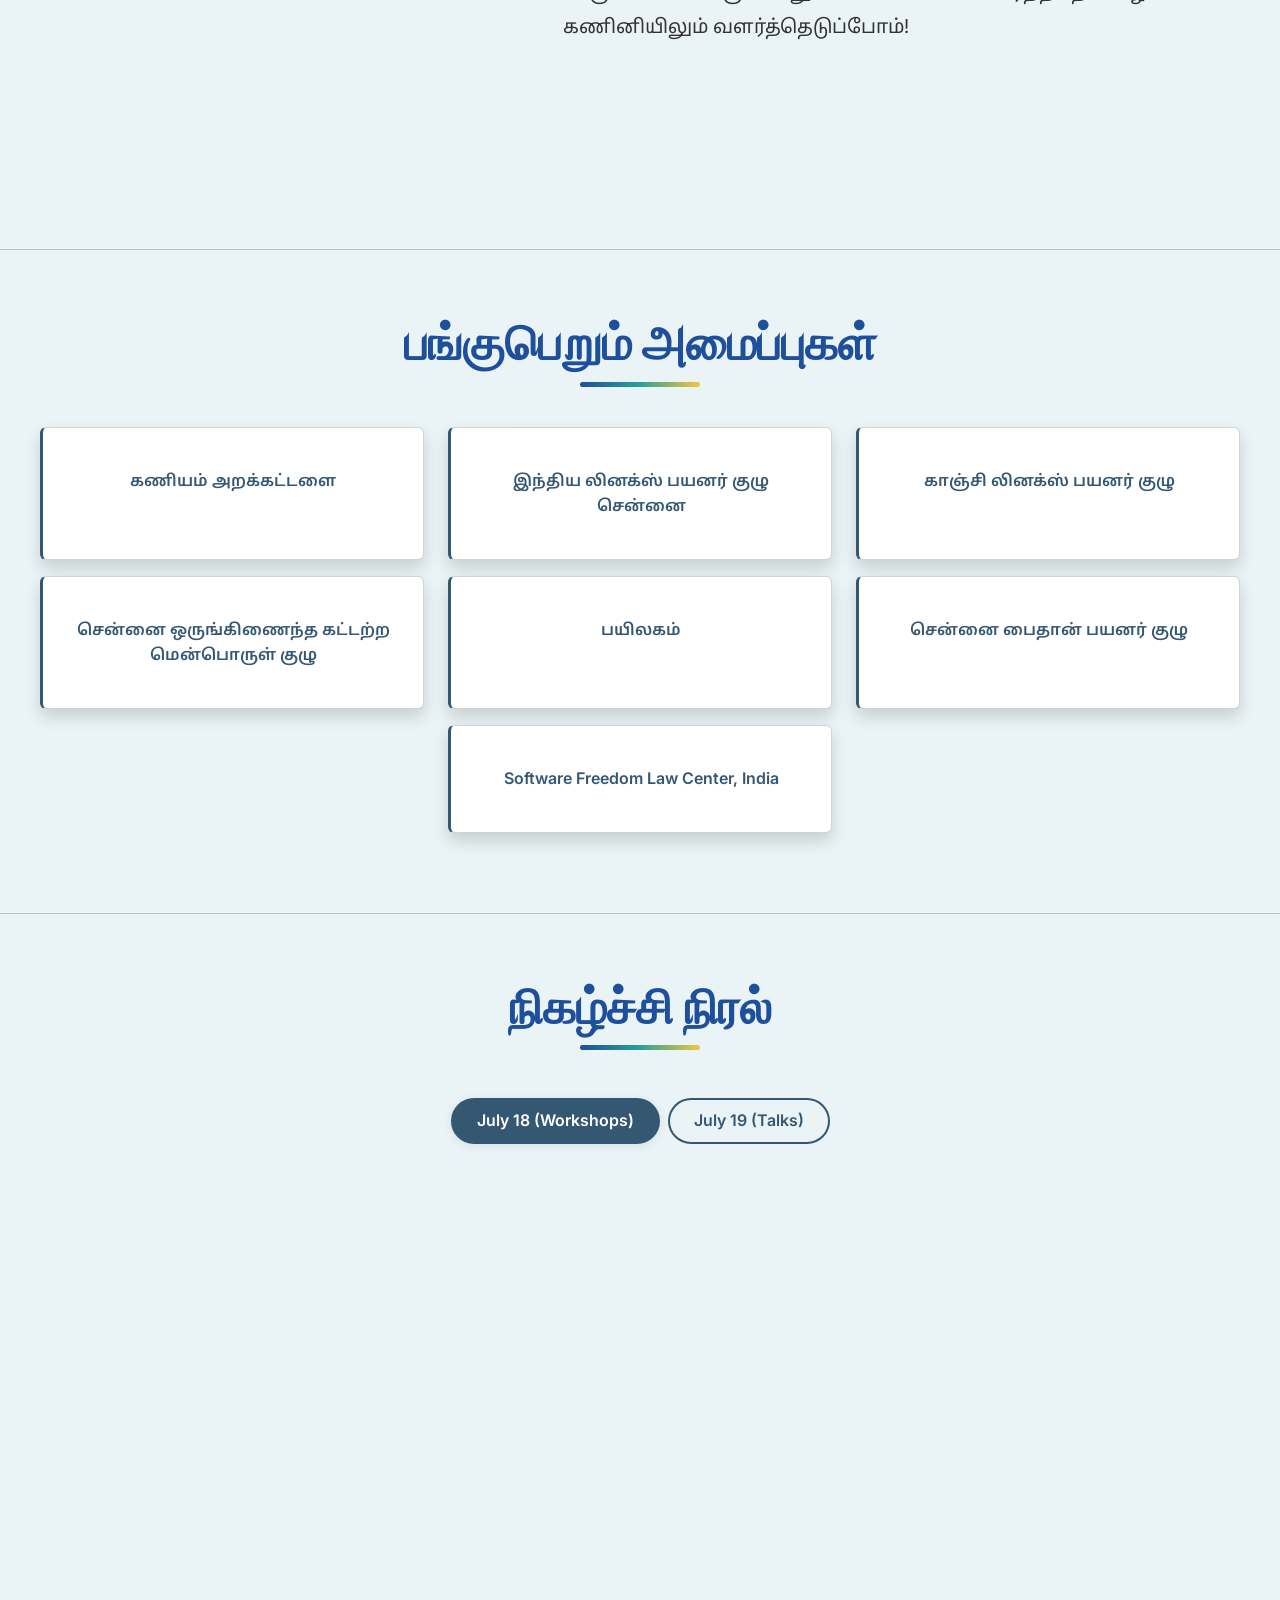
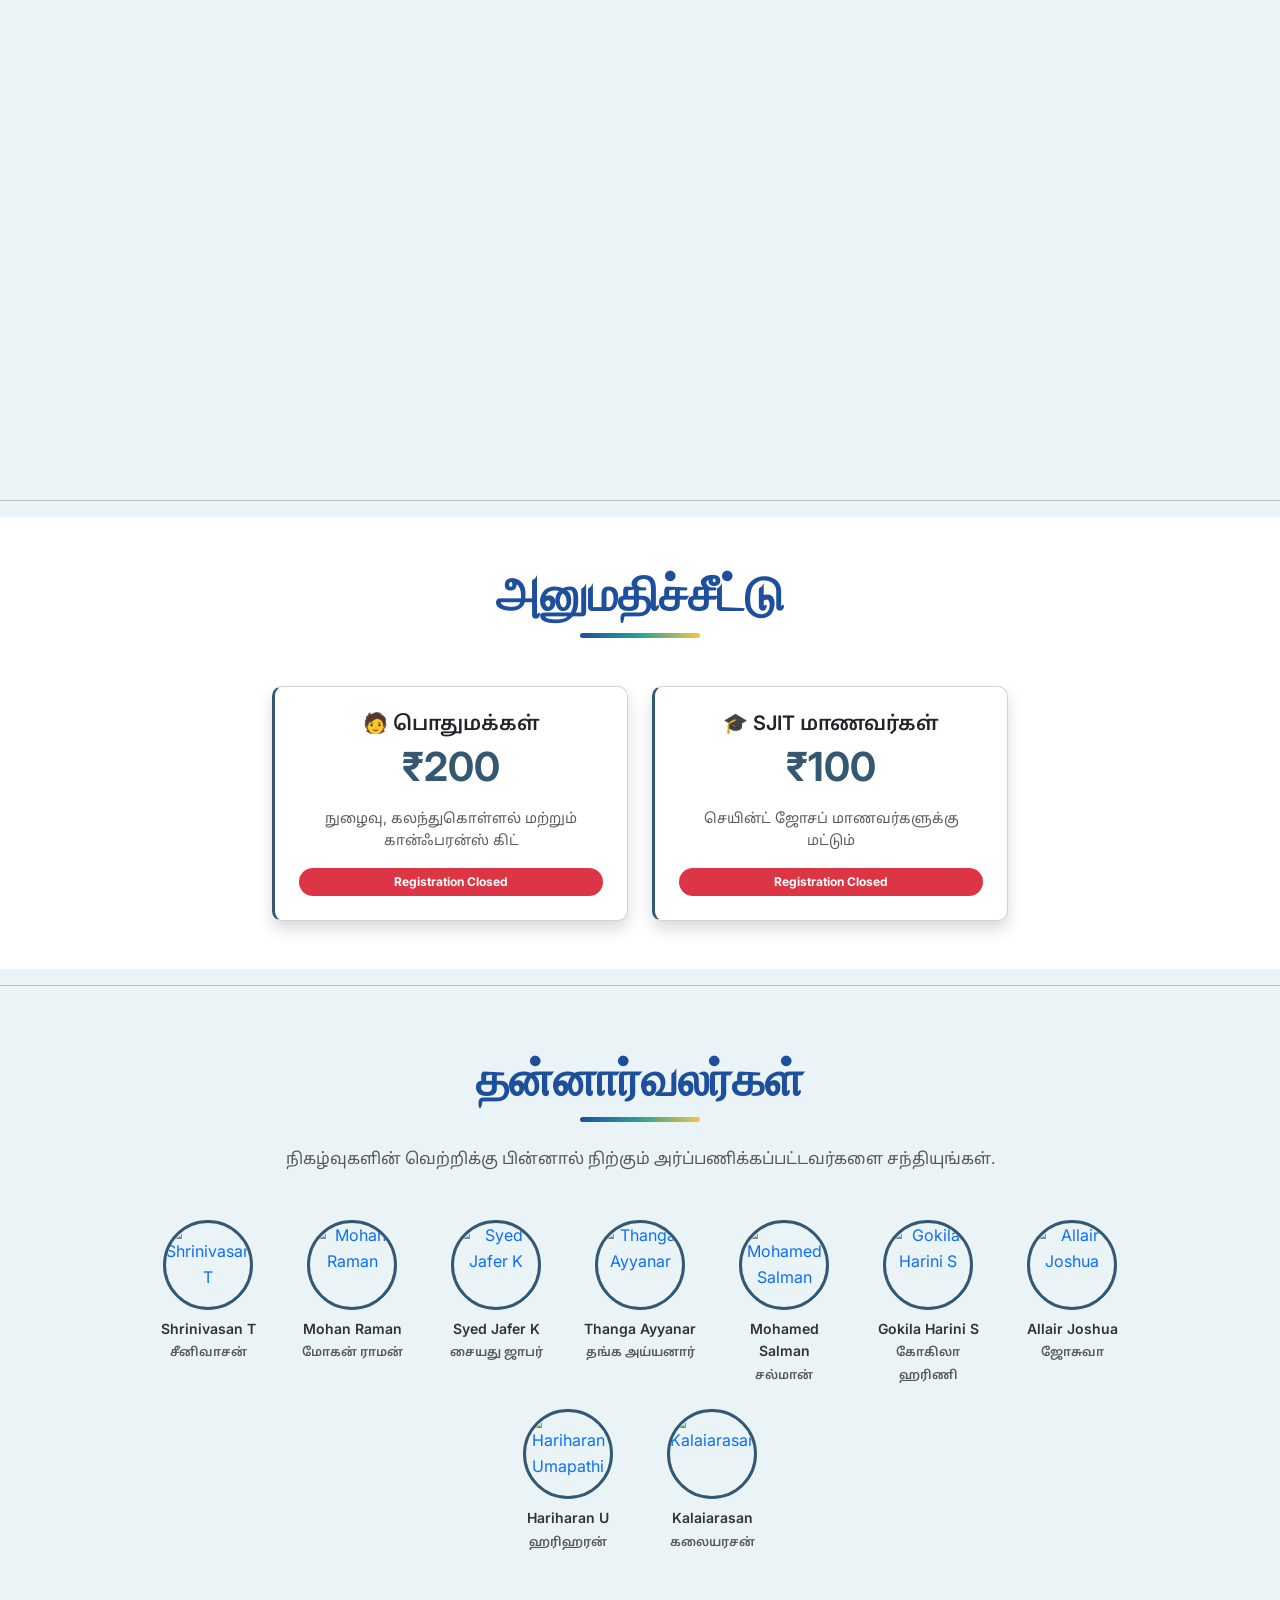
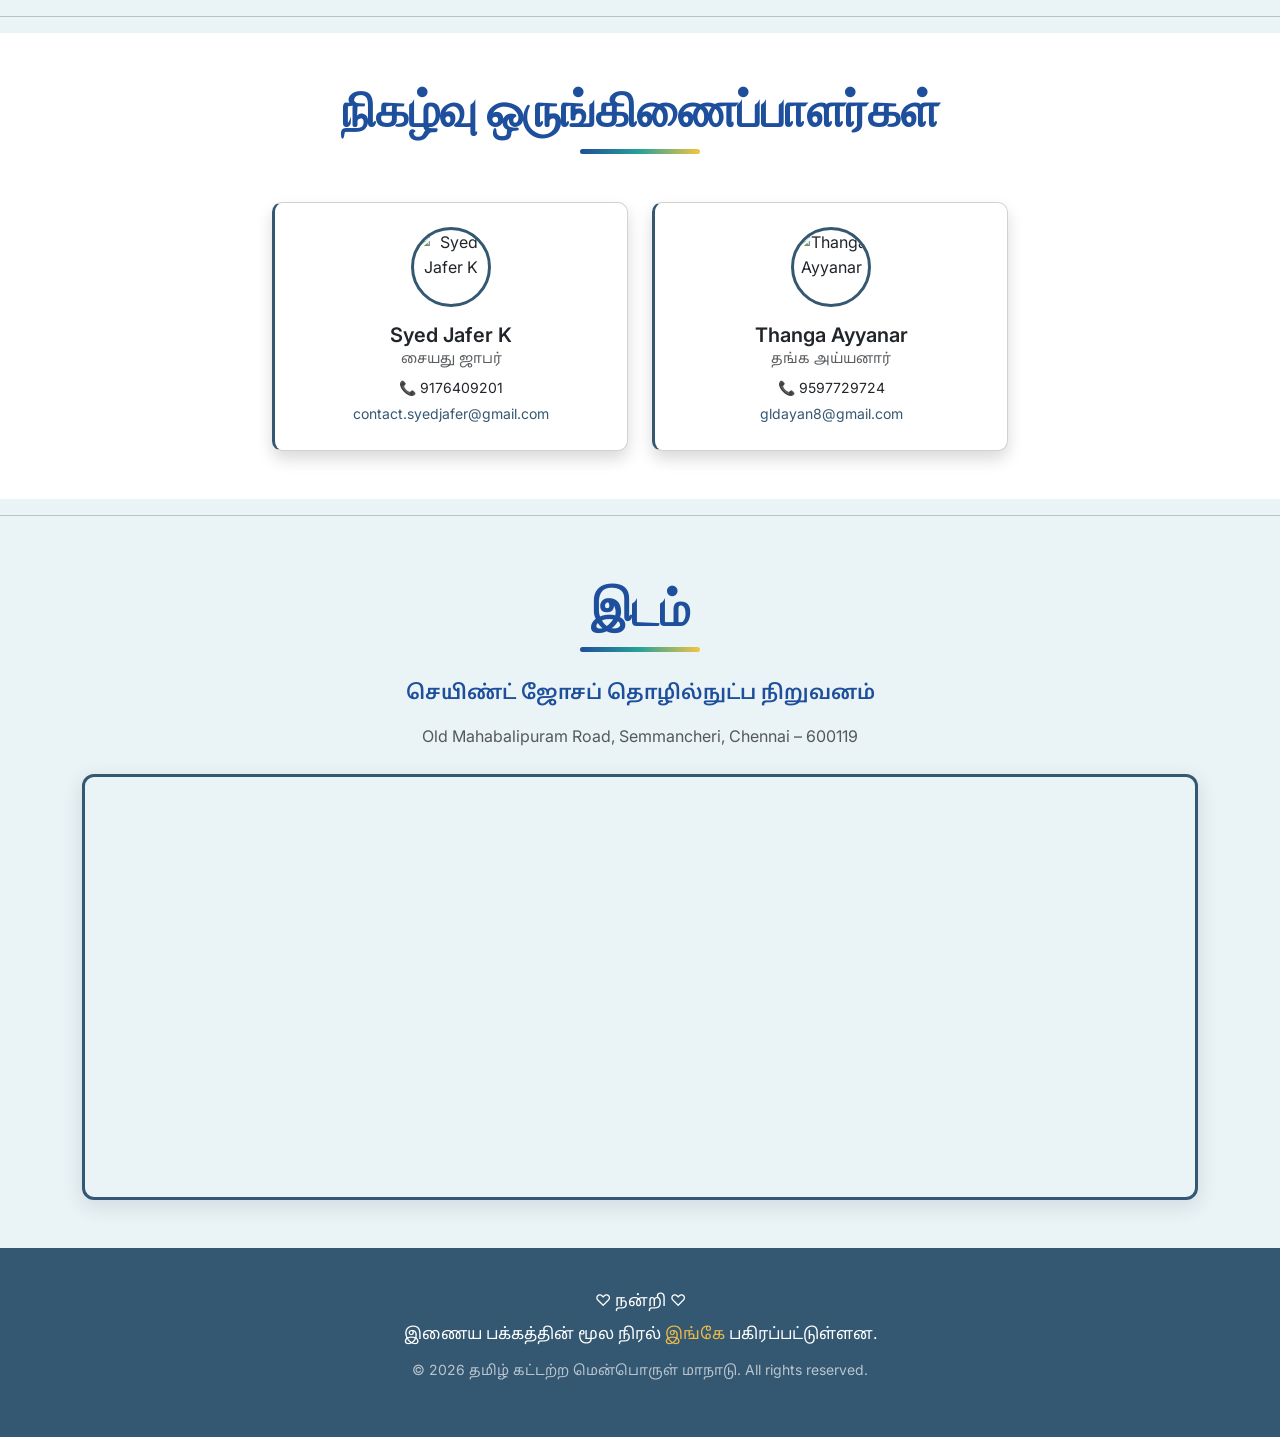
==== commit b2c17a49: "Merge pull request #4 from jaffer325/main style : corrected the alignment" ====
--- a/index.html
+++ b/index.html
@@ -14,7 +14,7 @@
 <body class="custom-bg">
 
   <!-- ===================== NAVBAR ===================== -->
-  <nav class="navbar navbar-expand-lg navbar-bg navbar-dark p-3 border-bottom border-body fixed-top" id="mainNav" data-bs-theme="dark">
+  <nav class="navbar navbar-expand-lg navbar-bg navbar-dark p-3  fixed-top" id="mainNav" data-bs-theme="dark">
       <div class="container align-items-center">
         <a href="#" class="navbar-brand fs-5 text-light py-2 brand-logo" id="brand">
           TossConf26
@@ -90,7 +90,7 @@
     <!-- ===================== PARTICIPATING ORGS ===================== -->
     <section class="container-fluid py-5 orgs-section">
       <div class="row mb-4 justify-content-center fade-up">
-        <div class="col-6 text-center">
+        <div class="col-12 text-center">
           <h3 class="about-title">பங்குபெறும் அமைப்புகள்</h3>
           <div class="title-underline mx-auto"></div>
         </div>
--- a/style.css
+++ b/style.css
@@ -3,32 +3,36 @@
    ============================================================ */
 
 /* ── Google Fonts ── */
-@import url('https://fonts.googleapis.com/css2?family=Inter:wght@400;600;700;800&family=Noto+Sans+Tamil:wght@400;600;700&display=swap');
+@import url("https://fonts.googleapis.com/css2?family=Inter:wght@400;600;700;800&family=Noto+Sans+Tamil:wght@400;600;700&display=swap");
 
 /* ── Variables ── */
 :root {
-  --ff-primary:   "Inter", "Noto Sans Tamil", sans-serif;
+  --ff-primary: "Inter", "Noto Sans Tamil", sans-serif;
   --ff-secondary: "Inter", sans-serif;
 
-  --clr-white:         #ffffff;
-  --clr-dark:          #333333;
-  --clr-primary:       #355872;
+  --clr-white: #ffffff;
+  --clr-dark: #333333;
+  --clr-primary: #355872;
   --clr-primary-light: #eaf3f5;
-  --clr-primary-dark:  #234057;
-  --clr-secondary:     #e9b949;
-  --clr-secondary-dk:  #c99a2e;
-  --clr-accent:        #1e4f9c;
-
-  --shadow-sm: 0 2px 8px  rgba(53, 88, 114, .10);
-  --shadow-md: 0 6px 20px rgba(53, 88, 114, .15);
-  --shadow-lg: 0 12px 36px rgba(53, 88, 114, .20);
+  --clr-primary-dark: #234057;
+  --clr-secondary: #e9b949;
+  --clr-secondary-dk: #c99a2e;
+  --clr-accent: #1e4f9c;
+
+  --shadow-sm: 0 2px 8px rgba(53, 88, 114, 0.1);
+  --shadow-md: 0 6px 20px rgba(53, 88, 114, 0.15);
+  --shadow-lg: 0 12px 36px rgba(53, 88, 114, 0.2);
 
   --transition: all 0.35s ease;
-  --radius:     10px;
+  --radius: 10px;
 }
 
 /* ── Reset / Base ── */
-*, *::before, *::after { box-sizing: border-box; }
+*,
+*::before,
+*::after {
+  box-sizing: border-box;
+}
 
 /* offset anchor scroll targets so fixed navbar doesn't cover them */
 section[id],
@@ -37,7 +41,8 @@
   scroll-margin-top: 75px;
 }
 
-html, body {
+html,
+body {
   overflow-x: hidden;
   scroll-behavior: smooth;
 }
@@ -56,7 +61,9 @@
 .fade-up {
   opacity: 0;
   transform: translateY(28px);
-  transition: opacity 0.6s ease, transform 0.6s ease;
+  transition:
+    opacity 0.6s ease,
+    transform 0.6s ease;
 }
 .fade-up.visible {
   opacity: 1;
@@ -64,15 +71,33 @@
 }
 
 /* stagger children automatically */
-.fade-up:nth-child(1)  { transition-delay: 0.05s; }
-.fade-up:nth-child(2)  { transition-delay: 0.12s; }
-.fade-up:nth-child(3)  { transition-delay: 0.19s; }
-.fade-up:nth-child(4)  { transition-delay: 0.26s; }
-.fade-up:nth-child(5)  { transition-delay: 0.33s; }
-.fade-up:nth-child(6)  { transition-delay: 0.40s; }
-.fade-up:nth-child(7)  { transition-delay: 0.47s; }
-.fade-up:nth-child(8)  { transition-delay: 0.54s; }
-.fade-up:nth-child(9)  { transition-delay: 0.61s; }
+.fade-up:nth-child(1) {
+  transition-delay: 0.05s;
+}
+.fade-up:nth-child(2) {
+  transition-delay: 0.12s;
+}
+.fade-up:nth-child(3) {
+  transition-delay: 0.19s;
+}
+.fade-up:nth-child(4) {
+  transition-delay: 0.26s;
+}
+.fade-up:nth-child(5) {
+  transition-delay: 0.33s;
+}
+.fade-up:nth-child(6) {
+  transition-delay: 0.4s;
+}
+.fade-up:nth-child(7) {
+  transition-delay: 0.47s;
+}
+.fade-up:nth-child(8) {
+  transition-delay: 0.54s;
+}
+.fade-up:nth-child(9) {
+  transition-delay: 0.61s;
+}
 
 /* ============================================================
    NAVBAR
@@ -85,36 +110,57 @@
   right: 0;
   width: 100%;
   z-index: 1030;
-  transition: padding 0.3s ease, box-shadow 0.3s ease, background-color 0.3s ease;
+  transition:
+    padding 0.3s ease,
+    box-shadow 0.3s ease,
+    background-color 0.3s ease;
   box-shadow: none;
-}
-
-
+  border-bottom: 1px solid rgba(255, 255, 255, 0.9);
+}
+
+@media (max-width: 991.98px) {
+  .navbar-collapse {
+    border-top: 2px solid var(--clr-white);
+    padding-top: 0.75rem;
+  }
+
+  /* .navbar-collapse .navbar-nav {
+    padding-top: 0.75rem;
+  } */
+
+  .navbar-toggler {
+    margin-bottom: 0.8rem;
+  }
+}
 
 /* shrink effect after scrolling */
 .nav-scrolled {
   padding-top: 8px !important;
   padding-bottom: 8px !important;
-  box-shadow: 0 4px 20px rgba(0,0,0,.25) !important;
+  box-shadow: 0 4px 20px rgba(0, 0, 0, 0.25) !important;
   background-color: var(--clr-primary-dark) !important;
 }
 
 /* brand */
 .brand-logo {
   font-weight: 800;
-  letter-spacing: .5px;
+  letter-spacing: 0.5px;
   position: relative;
   transition: var(--transition);
 }
 .brand-logo::after {
-  content: '';
+  content: "";
   position: absolute;
-  bottom: 0; left: 0;
-  width: 0; height: 2px;
+  bottom: 0;
+  left: 0;
+  width: 0;
+  height: 2px;
   background: var(--clr-secondary);
   transition: width 0.3s ease;
 }
-.brand-logo:hover::after { width: 100%; }
+.brand-logo:hover::after {
+  width: 100%;
+}
 
 /* nav links */
 .nav-animated {
@@ -123,23 +169,31 @@
   transition: color 0.25s ease !important;
 }
 .nav-animated::after {
-  content: '';
+  content: "";
   position: absolute;
-  bottom: 0; left: 50%;
+  bottom: 0;
+  left: 50%;
   transform: translateX(-50%);
-  width: 0; height: 2px;
+  width: 0;
+  height: 2px;
   background: var(--clr-secondary);
   border-radius: 2px;
   transition: width 0.3s ease;
 }
 .nav-animated:hover::after,
-.nav-animated:focus::after  { width: 80%; }
-.nav-animated:hover         { color: var(--clr-secondary) !important; }
+.nav-animated:focus::after {
+  width: 80%;
+}
+.nav-animated:hover {
+  color: var(--clr-secondary) !important;
+}
 
 /* ============================================================
    COMMON / SHARED
    ============================================================ */
-.custom-bg { background-color: var(--clr-primary-light); }
+.custom-bg {
+  background-color: var(--clr-primary-light);
+}
 
 .title {
   color: var(--clr-accent);
@@ -184,25 +238,32 @@
   font-weight: 800;
   line-height: 1.2;
   font-family: var(--ff-secondary);
-  animation: heroSlide 0.9s cubic-bezier(.16,1,.3,1) both;
+  animation: heroSlide 0.9s cubic-bezier(0.16, 1, 0.3, 1) both;
 }
 
 .hero-sub {
   color: #6c757d;
   margin-top: 10px;
-  animation: heroSlide 0.9s 0.15s cubic-bezier(.16,1,.3,1) both;
+  animation: heroSlide 0.9s 0.15s cubic-bezier(0.16, 1, 0.3, 1) both;
 }
 
 @keyframes heroSlide {
-  from { opacity: 0; transform: translateY(30px); }
-  to   { opacity: 1; transform: translateY(0);    }
+  from {
+    opacity: 0;
+    transform: translateY(30px);
+  }
+  to {
+    opacity: 1;
+    transform: translateY(0);
+  }
 }
 
 .logo-overlay {
   position: absolute;
-  top: 40%; left: 50%;
+  top: 40%;
+  left: 50%;
   transform: translate(-50%, -50%);
-  opacity: 0.30;
+  opacity: 0.3;
   width: 250px;
   max-width: 100%;
   height: auto;
@@ -211,16 +272,30 @@
 }
 
 @keyframes logoPulse {
-  0%, 100% { opacity: 0.28; transform: translate(-50%, -50%) scale(1); }
-  50%       { opacity: 0.38; transform: translate(-50%, -50%) scale(1.04); }
+  0%,
+  100% {
+    opacity: 0.28;
+    transform: translate(-50%, -50%) scale(1);
+  }
+  50% {
+    opacity: 0.38;
+    transform: translate(-50%, -50%) scale(1.04);
+  }
 }
 
 .hero-content {
   position: relative;
   z-index: 1;
-  animation: heroSlide 0.9s 0.05s cubic-bezier(.16,1,.3,1) both;
-}
-
+  animation: heroSlide 0.9s 0.05s cubic-bezier(0.16, 1, 0.3, 1) both;
+}
+
+.hero-title {
+  font-size: 2.3rem;
+}
+
+.hero-sub {
+  font-size: 1rem;
+}
 /* event detail card in hero */
 .event-details {
   margin-top: 40px;
@@ -243,10 +318,11 @@
   align-items: center;
   gap: 10px;
   margin-bottom: 10px;
-  font-size: 1.2rem;
+  font-size: 1rem;
 }
 .event-details svg {
-  width: 20px; height: 20px;
+  width: 20px;
+  height: 20px;
   fill: #0d6efd;
   flex-shrink: 0;
 }
@@ -254,12 +330,16 @@
 /* ============================================================
    ABOUT SECTION
    ============================================================ */
-#about { min-height: calc(100vh - 70px); }
+#about {
+  min-height: calc(100vh - 70px);
+}
 
 .about-img {
   max-height: 420px;
   object-fit: contain;
-  transition: transform 0.4s ease, box-shadow 0.4s ease;
+  transition:
+    transform 0.4s ease,
+    box-shadow 0.4s ease;
   border-radius: 8px;
 }
 .about-img:hover {
@@ -292,7 +372,9 @@
   font-size: 1rem;
   transition: color 0.25s ease;
 }
-.org-card:hover .card-title { color: var(--clr-accent); }
+.org-card:hover .card-title {
+  color: var(--clr-accent);
+}
 
 /* ============================================================
    PROGRAM SCHEDULE
@@ -326,7 +408,7 @@
   padding: 14px 16px;
   border-radius: var(--radius);
   font-weight: 600;
-  font-size: .88rem;
+  font-size: 0.88rem;
   display: flex;
   align-items: center;
   justify-content: center;
@@ -359,10 +441,12 @@
   margin-bottom: 4px;
   transition: color 0.25s ease;
 }
-.schedule-body:hover strong { color: var(--clr-primary-dark); }
+.schedule-body:hover strong {
+  color: var(--clr-primary-dark);
+}
 
 .text-speaker {
-  font-size: .85rem;
+  font-size: 0.85rem;
   color: var(--clr-primary);
   font-weight: 600;
   font-style: italic;
@@ -373,8 +457,14 @@
   animation: fadeTab 0.4s ease both;
 }
 @keyframes fadeTab {
-  from { opacity: 0; transform: translateY(10px); }
-  to   { opacity: 1; transform: translateY(0); }
+  from {
+    opacity: 0;
+    transform: translateY(10px);
+  }
+  to {
+    opacity: 1;
+    transform: translateY(0);
+  }
 }
 
 /* ============================================================
@@ -404,13 +494,15 @@
 .vol-item:hover .vol-avatar {
   border-color: var(--clr-secondary);
   transform: scale(1.08);
-  box-shadow: 0 6px 18px rgba(53,88,114,.25);
+  box-shadow: 0 6px 18px rgba(53, 88, 114, 0.25);
 }
 .vol-name {
   color: var(--clr-dark);
   transition: color 0.25s ease;
 }
-.vol-item:hover .vol-name { color: var(--clr-primary); }
+.vol-item:hover .vol-name {
+  color: var(--clr-primary);
+}
 
 /* ============================================================
    CONTACT CARDS
@@ -443,7 +535,10 @@
   text-decoration: none;
   transition: color 0.25s ease;
 }
-.contact-link:hover { color: var(--clr-secondary-dk); text-decoration: underline; }
+.contact-link:hover {
+  color: var(--clr-secondary-dk);
+  text-decoration: underline;
+}
 
 /* ============================================================
    LOCATION MAP
@@ -474,9 +569,11 @@
   text-decoration: none;
   transition: color 0.25s ease;
 }
-.site-footer a:hover { color: #fff; }
+.site-footer a:hover {
+  color: #fff;
+}
 .footer-copy {
-  opacity: .65;
+  opacity: 0.65;
   margin-top: 12px;
 }
 
@@ -526,5 +623,7 @@
     height: 72px;
   }
   /* hero padding */
-  .hero { padding: 40px 16px !important; }
-}+  .hero {
+    padding: 40px 16px !important;
+  }
+}
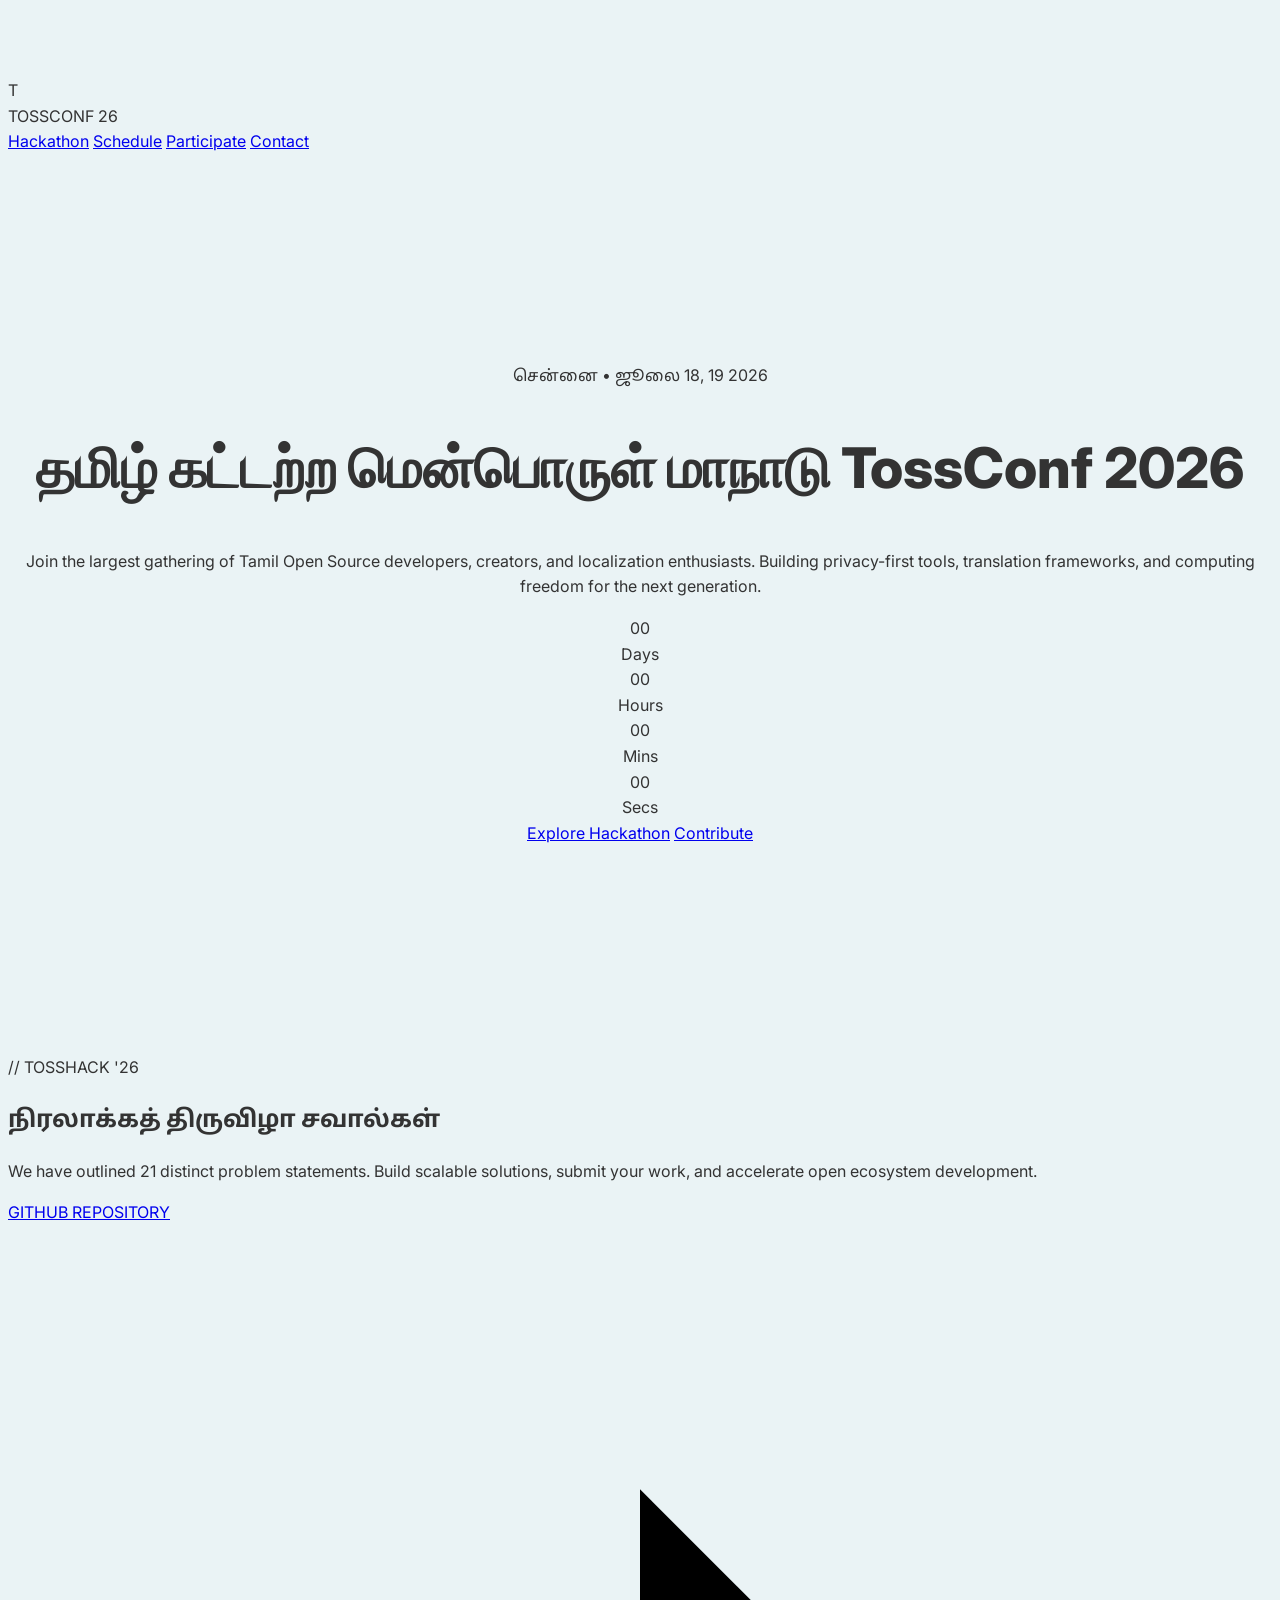
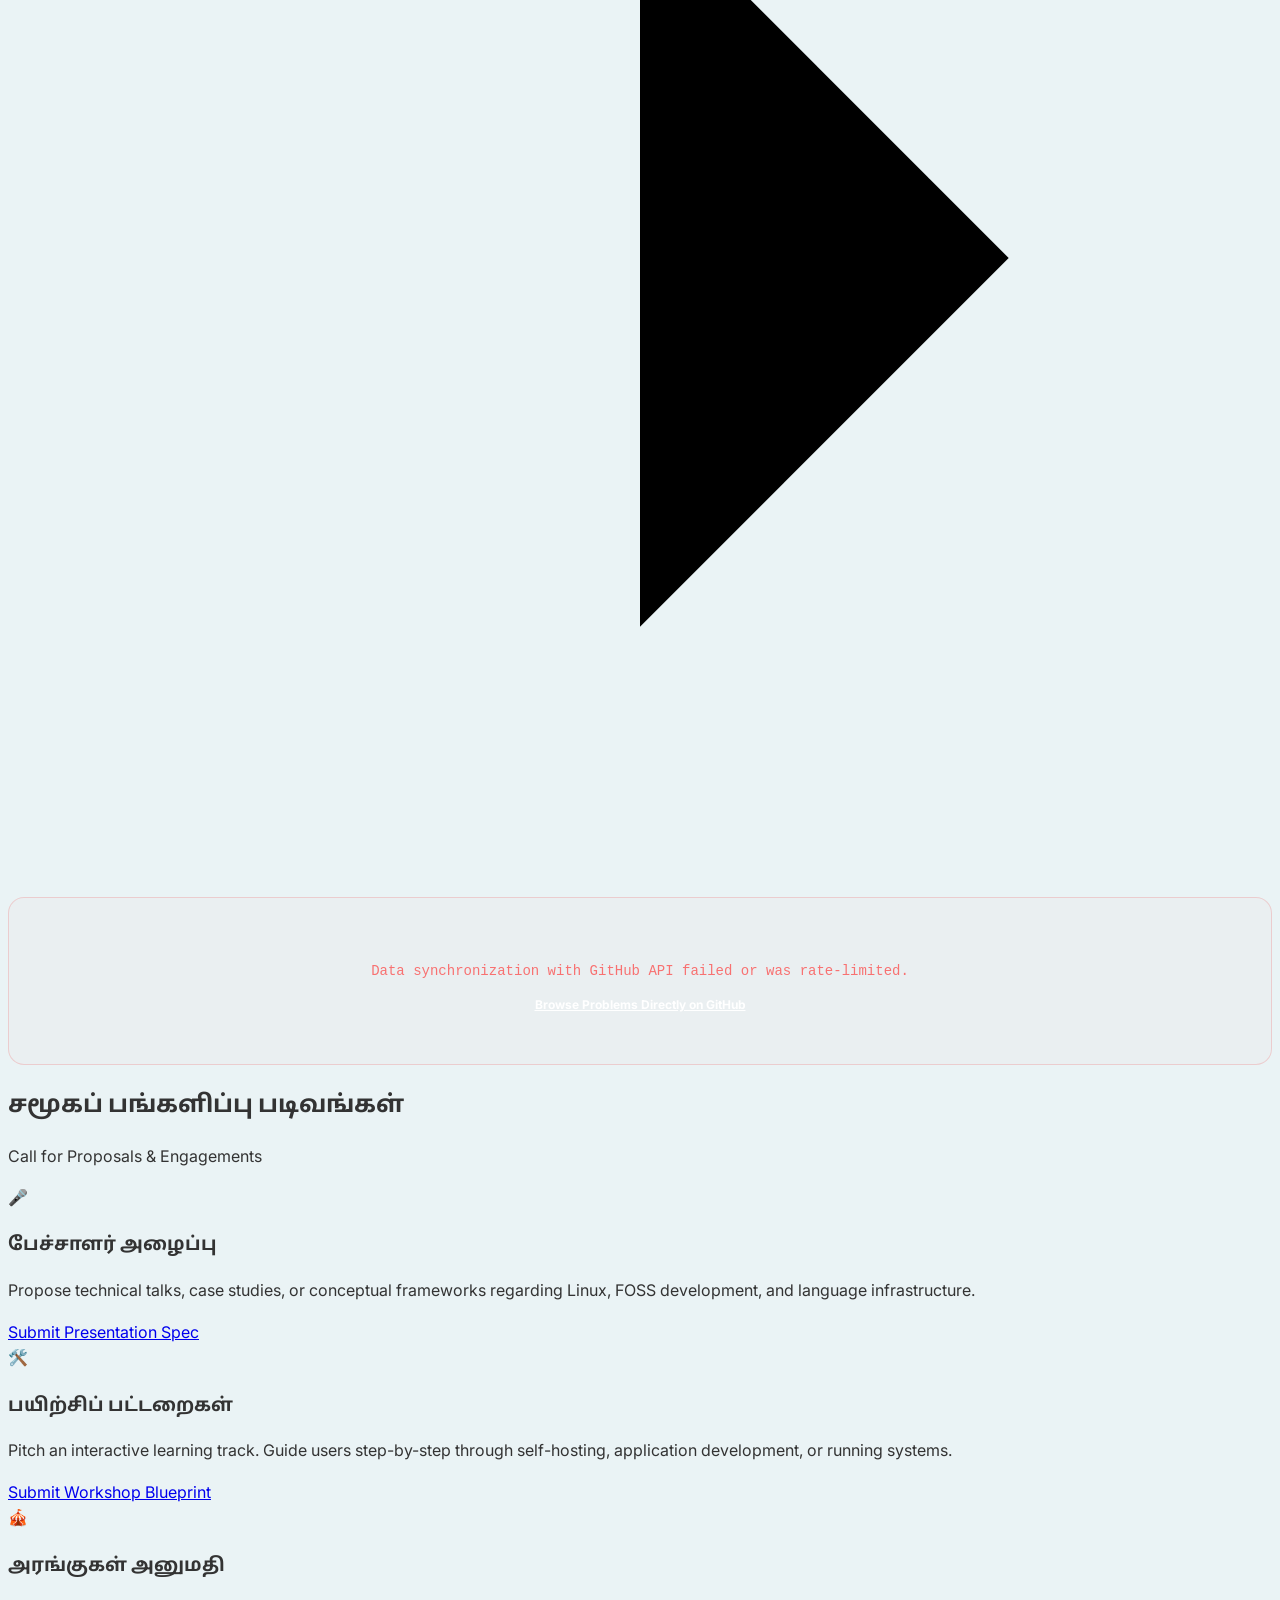
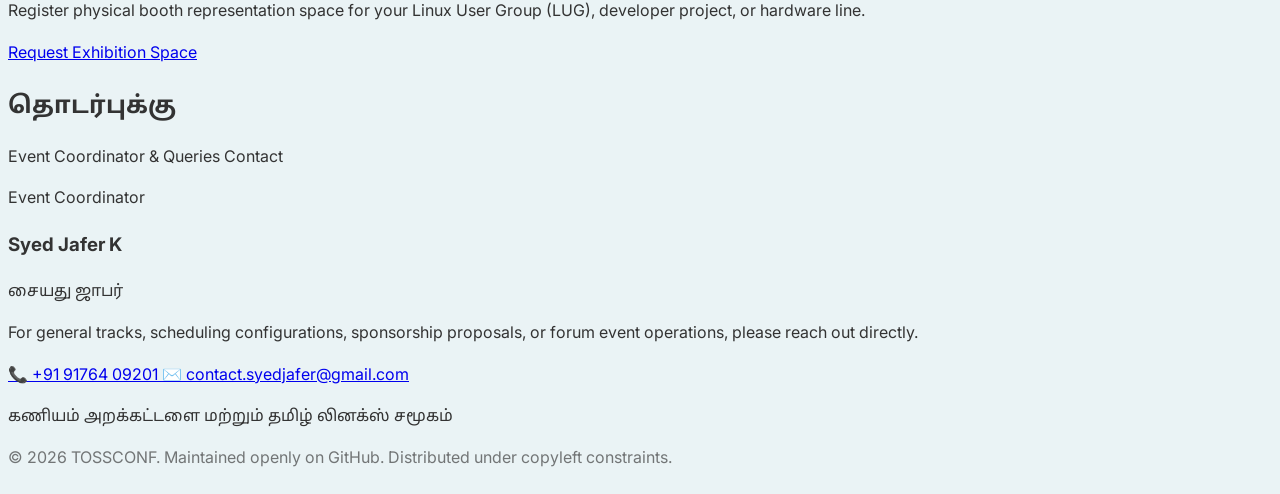
==== commit 3fa93783: "Update problem statements count from 18 to 21" ====
--- a/index.html
+++ b/index.html
@@ -1,511 +1,416 @@
-<!DOCTYPE html>
-<html lang="en">
-<head>
-    <meta charset="UTF-8">
-    <meta name="viewport" content="width=device-width, initial-scale=1.0">
-    <title>தமிழ் கட்டற்ற மென்பொருள் மாநாடு 2026</title>
-    <link rel="icon" href="favicon.ico" type="image/x-icon">
-    <link href="https://cdn.jsdelivr.net/npm/bootstrap@5.3.8/dist/css/bootstrap.min.css"
-          rel="stylesheet"
-          integrity="sha384-sRIl4kxILFvY47J16cr9ZwB07vP4J8+LH7qKQnuqkuIAvNWLzeN8tE5YBujZqJLB"
-          crossorigin="anonymous"/>
-    <link rel="stylesheet" href="style.css">
-</head>
-<body class="custom-bg">
-
-  <!-- ===================== NAVBAR ===================== -->
-  <nav class="navbar navbar-expand-lg navbar-bg navbar-dark p-3  fixed-top" id="mainNav" data-bs-theme="dark">
-      <div class="container align-items-center">
-        <a href="#" class="navbar-brand fs-5 text-light py-2 brand-logo" id="brand">
-          TossConf26
-        </a>
-        <button class="navbar-toggler" type="button" data-bs-toggle="collapse" data-bs-target="#navitems">
-          <span class="navbar-toggler-icon"></span>
-        </button>
-        <div class="collapse navbar-collapse justify-content-lg-end" id="navitems">
-          <ul class="navbar-nav">
-            <li class="nav-item p-1"><a href="#hero"              class="nav-link nav-animated">முகப்பு</a></li>
-            <li class="nav-item p-1"><a href="#about"             class="nav-link nav-animated">நிகழ்வைப் பற்றி</a></li>
-            <li class="nav-item p-1"><a href="#program-schedule"  class="nav-link nav-animated">நிகழ்ச்சி நிரல்</a></li>
-            <li class="nav-item p-1"><a href="#pass"              class="nav-link nav-animated">அனுமதிச்சீட்டு</a></li>
-            <li class="nav-item p-1"><a href="#contact"           class="nav-link nav-animated">தொடர்பு</a></li>
-            <li class="nav-item p-1"><a href="#location"          class="nav-link nav-animated">இடம்</a></li>
-          </ul>
-        </div>
-      </div>
-  </nav>
-
-  <main>
-
-    <!-- ===================== HERO ===================== -->
-    <div class="container-fluid hero p-5" id="hero">
-      <img src="./images/hero_bg1.png" class="logo-overlay" alt="Logo">
-      <div class="hero-content fade-up">
-        <h1 class="hero-title">
-          தமிழ் கட்டற்ற<br>மென்பொருள் மாநாடு 2026
-        </h1>
-        <p class="hero-sub">
-          தொழில்நுட்பம் அனைவருக்கும் — திறந்த மென்பொருள் வளர்ச்சிக்கான மேடை
-        </p>
-        <div class="event-details mt-3">
-          <p>
-            <svg viewBox="0 0 24 24"><path d="M19 3h-1V1h-2v2H8V1H6v2H5c-1.11 0-1.99.9-1.99 2L3 19c0 1.1.89 2 2 2h14c1.1 0 2-.9 2-2V5c0-1.1-.9-2-2-2zm0 16H5V8h14v11zM7 10h5v5H7z"/></svg>
-            <strong>நாள்:</strong> ஜூலை 18, 19 — 2026
-          </p>
-          <p>
-            <svg viewBox="0 0 24 24"><path d="M12 2C8.13 2 5 5.13 5 9c0 5.25 7 13 7 13s7-7.75 7-13c0-3.87-3.13-7-7-7zm0 9.5c-1.38 0-2.5-1.12-2.5-2.5s1.12-2.5 2.5-2.5 2.5 1.12 2.5 2.5-1.12 2.5-2.5 2.5z"/></svg>
-            <strong>இடம்:</strong> St. Joseph's Institute of Technology, OMR, Chennai
-          </p>
-        </div>
-      </div>
-    </div>
-    <hr>
-
-    <!-- ===================== ABOUT ===================== -->
-    <section class="hero" id="about">
-      <div class="container  p-5">
-        <div class="text-center mb-5 fade-up">
-          <h1 class="about-title">நிகழ்வைப் பற்றி</h1>
-          <div class="title-underline mx-auto"></div>
-        </div>
-        <div class="row align-items-center">
-          <div class="col-md-5 text-center order-2 order-md-1 mb-4 mb-md-0 fade-up">
-            <img src="./images/bharathidasan.jpg" alt="விடுதலை மாநாடு" class="img-fluid about-img">
-          </div>
-          <div class="col-md-7 order-1 order-md-2 fade-up">
-            <p class="about-text">
-              விடுதலை - இதை விரும்பாதோர் யார்? விடுதலை விதையைக் கணினிக்குள் விதைக்கும் ஓர் ஒப்பற்ற திருவிழாவே இம்மாநாடு!
-              "எது செய்க நாட்டுக்கே எனத் துடித்த சிங்கமே! இன்றே, இன்னே புது நாளை உண்டாக்கித் தமிழ் காப்பாய்
-              புத்துணர்வைக் கொணர்வாய் இங்கே!" என்னும் பாவேந்தரின் வைர வரிகளை வாழ்வாக்கும் ஒரு நல் தொடக்கம்!
-              கட்டற்ற கணித்தமிழை விரும்பும் அத்துணை நல்லுள்ளங்களும் இதில் அடக்கம்!
-              வாருங்கள்! நிகழ்வைப் பாருங்கள்! பங்கு பெறுங்கள்!
-              சங்கம் வளர்த்த தமிழைக் கணினியிலும் வளர்த்தெடுப்போம்!
-            </p>
-          </div>
-        </div>
-      </div>
-    </section>
-    <hr>
-
-    <!-- ===================== PARTICIPATING ORGS ===================== -->
-    <section class="container-fluid py-5 orgs-section">
-      <div class="row mb-4 justify-content-center fade-up">
-        <div class="col-12 text-center">
-          <h3 class="about-title">பங்குபெறும் அமைப்புகள்</h3>
-          <div class="title-underline mx-auto"></div>
-        </div>
-      </div>
-      <div class="row m-3 justify-content-center">
-        <div class="col-sm-12 col-md-4 mt-3 fade-up"><div class="card py-4 leftside-border h-100 w-100 shadow org-card"><div class="card-body text-center"><a class="text-decoration-none card-title" href="https://www.kaniyam.com/" target="_blank">கணியம் அறக்கட்டளை</a></div></div></div>
-        <div class="col-sm-12 col-md-4 mt-3 fade-up"><div class="card py-4 leftside-border h-100 w-100 shadow org-card"><div class="card-body text-center"><a class="text-decoration-none card-title" href="https://ilugc.in/" target="_blank">இந்திய லினக்ஸ் பயனர் குழு சென்னை</a></div></div></div>
-        <div class="col-sm-12 col-md-4 mt-3 fade-up"><div class="card py-4 leftside-border h-100 w-100 shadow org-card"><div class="card-body text-center"><a class="text-decoration-none card-title" href="https://kanchilug.wordpress.com/" target="_blank">காஞ்சி லினக்ஸ் பயனர் குழு</a></div></div></div>
-        <div class="col-sm-12 col-md-4 mt-3 fade-up"><div class="card py-4 leftside-border h-100 w-100 shadow org-card"><div class="card-body text-center"><a class="text-decoration-none card-title" href="https://fossunited.org/chennai" target="_blank">சென்னை ஒருங்கிணைந்த கட்டற்ற மென்பொருள் குழு</a></div></div></div>
-        <div class="col-sm-12 col-md-4 mt-3 fade-up"><div class="card py-4 leftside-border h-100 w-100 shadow org-card"><div class="card-body text-center"><a class="text-decoration-none card-title" href="https://payilagam.com/" target="_blank">பயிலகம்</a></div></div></div>
-        <div class="col-sm-12 col-md-4 mt-3 fade-up"><div class="card py-4 leftside-border h-100 w-100 shadow org-card"><div class="card-body text-center"><a class="text-decoration-none card-title" href="https://www.chennaipy.org/" target="_blank">சென்னை பைதான் பயனர் குழு</a></div></div></div>
-        <div class="col-sm-12 col-md-4 mt-3 fade-up"><div class="card py-4 leftside-border h-100 w-100 shadow org-card"><div class="card-body text-center"><a class="text-decoration-none card-title fs-6" href="https://sflc.in/" target="_blank">Software Freedom Law Center, India</a></div></div></div>
-      </div>
-    </section>
-    <hr>
-
-    <!-- ===================== PROGRAM SCHEDULE ===================== -->
-    <section class="container-fluid py-5" id="program-schedule">
-      <div class="container">
-
-        <!-- ✅ Section heading (was missing) -->
-        <div class="row mb-4 justify-content-center fade-up">
-          <div class="col-12 col-md-8 text-center">
-            <h3 class="about-title">நிகழ்ச்சி நிரல்</h3>
-            <div class="title-underline mx-auto mb-4"></div>
-          </div>
-        </div>
-
-        <!-- Tab buttons -->
-        <div class="row justify-content-center mb-4 fade-up">
-          <div class="col-12 text-center">
-            <nav class="nav nav-pills d-flex justify-content-center gap-2 flex-wrap">
-              <button type="button" class="nav-link active schedule-tab-btn rounded-pill px-4 py-2 fs-6"
-                      data-bs-toggle="tab" data-bs-target="#all">
-                July 18 (Workshops)
-              </button>
-              <button type="button" class="nav-link schedule-tab-btn rounded-pill px-4 py-2 fs-6"
-                      data-bs-toggle="tab" data-bs-target="#completed">
-                July 19 (Talks)
-              </button>
-            </nav>
-          </div>
-        </div>
-
-        <!-- Tab Content -->
-        <div class="tab-content" id="scheduleTabContent">
-
-          <!-- DAY 1 -->
-          <div class="tab-pane fade show active" id="all">
-            <div class="d-flex gap-3 mb-3 flex-wrap flex-md-nowrap schedule-row fade-up">
-              <div class="schedule-time-col">8:30 AM – 9:30 AM</div>
-              <div class="schedule-body flex-grow-1 text-center fw-semibold text-muted">பதிவு (Registration)</div>
-            </div>
-            <div class="d-flex gap-3 mb-3 flex-wrap flex-md-nowrap schedule-row fade-up">
-              <div class="schedule-time-col">10:00 AM – 10:30 AM</div>
-              <div class="schedule-body flex-grow-1">
-                <strong>[Keynote] Why Debian? Not Just Me, But You Too!</strong>
-                <p class="mb-1 small">Debian stands out for its unmatched commitment to freedom, stability, and community.</p>
-                <span class="text-speaker">Senthil Kumaran S</span>
-              </div>
-            </div>
-            <div class="d-flex gap-3 mb-3 flex-wrap flex-md-nowrap schedule-row fade-up">
-              <div class="schedule-time-col">10:30 AM – 10:45 AM</div>
-              <div class="schedule-body flex-grow-1 text-center fw-semibold text-muted">Tea Break</div>
-            </div>
-            <div class="d-flex gap-3 mb-3 flex-wrap flex-md-nowrap schedule-row fade-up">
-              <div class="schedule-time-col">10:45 AM – 1:00 PM</div>
-              <div class="d-flex gap-3 flex-grow-1 flex-wrap">
-                <div class="schedule-body flex-fill">
-                  <strong>Self Hosting</strong>
-                  <p class="mb-1 small">Networking basics, HTTP server, Media Server, RSS Reader, DNS Blocking.</p>
-                  <span class="text-speaker">Thanga Ayyanar, Mohamed Salman</span>
-                </div>
-                <div class="schedule-body flex-fill">
-                  <strong>Nix Shells: Reproducibility & Declarative Control</strong>
-                  <p class="mb-1 small">Understand the power of Nix Shells for reliability and determinism.</p>
-                  <span class="text-speaker">Vivekanandan KS</span>
-                </div>
-              </div>
-            </div>
-            <div class="d-flex gap-3 mb-3 flex-wrap flex-md-nowrap schedule-row fade-up">
-              <div class="schedule-time-col">1:00 PM – 1:45 PM</div>
-              <div class="schedule-body flex-grow-1 text-center fw-semibold text-muted">மதிய உணவு (Lunch)</div>
-            </div>
-            <div class="d-flex gap-3 mb-3 flex-wrap flex-md-nowrap schedule-row fade-up">
-              <div class="schedule-time-col">1:45 PM – 4:00 PM</div>
-              <div class="d-flex gap-3 flex-grow-1 flex-wrap">
-                <div class="schedule-body flex-fill">
-                  <strong>Introduction to Assembly Programming – A Forgotten Art</strong>
-                  <p class="mb-1 small">அசெம்ப்ளி நிரலாக்கம் அறிமுகம் — ஒரு மறந்து போன கலை.</p>
-                  <span class="text-speaker">Mohan Raman</span>
-                </div>
-                <div class="schedule-body flex-fill">
-                  <strong>How to Solve It with Clojure</strong>
-                  <p class="mb-1 small">Live coding session — build a real-world app from scratch using Clojure.</p>
-                  <span class="text-speaker">Tamizhvendan Sembiyan</span>
-                </div>
-              </div>
-            </div>
-          </div>
-
-          <!-- DAY 2 -->
-          <div class="tab-pane fade" id="completed">
-            <div class="d-flex gap-3 mb-3 flex-wrap flex-md-nowrap schedule-row fade-up">
-              <div class="schedule-time-col">8:30 AM – 9:30 AM</div>
-              <div class="schedule-body flex-grow-1 text-center fw-semibold text-muted">பதிவு (Registration)</div>
-            </div>
-            <div class="d-flex gap-3 mb-3 flex-wrap flex-md-nowrap schedule-row fade-up">
-              <div class="schedule-time-col">10:00 AM – 10:30 AM</div>
-              <div class="schedule-body flex-grow-1">
-                <strong>[Keynote] Between Ethics and Exploitation: The Infinity War</strong>
-                <p class="mb-1 small">Philosophical foundations of the Free Software Movement and why software freedom matters.</p>
-                <span class="text-speaker">Vijay Kumar</span>
-              </div>
-            </div>
-            <div class="d-flex gap-3 mb-3 flex-wrap flex-md-nowrap schedule-row fade-up">
-              <div class="schedule-time-col">10:30 AM – 10:45 AM</div>
-              <div class="schedule-body flex-grow-1">
-                <strong>History of GNU/Linux in Brief</strong>
-                <p class="mb-1 small">From GNU/RMS to Linus Torvalds — the birth of Linux and open-source trends.</p>
-                <span class="text-speaker">Yagapriyan G</span>
-              </div>
-            </div>
-            <div class="d-flex gap-3 mb-3 flex-wrap flex-md-nowrap schedule-row fade-up">
-              <div class="schedule-time-col">10:45 AM – 11:00 AM</div>
-              <div class="schedule-body flex-grow-1 text-center fw-semibold text-muted">Tea Break</div>
-            </div>
-            <div class="d-flex gap-3 mb-3 flex-wrap flex-md-nowrap schedule-row fade-up">
-              <div class="schedule-time-col">11:00 AM – 11:45 AM</div>
-              <div class="d-flex gap-3 flex-grow-1 flex-wrap">
-                <div class="schedule-body flex-fill">
-                  <strong>Dissecting Ente: A Deep Dive into Architecture</strong>
-                  <p class="mb-1 small">Zero-knowledge architecture with live demos — privacy-first platforms.</p>
-                  <span class="text-speaker">Keerthana Rajesh Kumar</span>
-                </div>
-                <div class="schedule-body flex-fill">
-                  <strong>Demystifying Artificial Intelligence</strong>
-                  <p class="mb-1 small">Beginner-friendly intro to AI and open source tools for Tamil contributors.</p>
-                  <span class="text-speaker">Dr. U. Sabura Banu</span>
-                </div>
-              </div>
-            </div>
-            <div class="d-flex gap-3 mb-3 flex-wrap flex-md-nowrap schedule-row fade-up">
-              <div class="schedule-time-col">11:45 AM – 12:30 PM</div>
-              <div class="d-flex gap-3 flex-grow-1 flex-wrap">
-                <div class="schedule-body flex-fill">
-                  <strong>Your First Steps into Open Source Data Engineering</strong>
-                  <p class="mb-1 small">Hadoop, Sqoop, Apache Kafka, Airflow, and DBT for beginners.</p>
-                  <span class="text-speaker">Abinaya SV</span>
-                </div>
-                <div class="schedule-body flex-fill">
-                  <strong>Dissect & Build Network Packets</strong>
-                  <p class="mb-1 small">Build, capture, and analyse packets using Python's Scapy library.</p>
-                  <span class="text-speaker">Rengaraj</span>
-                </div>
-              </div>
-            </div>
-            <div class="d-flex gap-3 mb-3 flex-wrap flex-md-nowrap schedule-row fade-up">
-              <div class="schedule-time-col">12:30 PM – 1:00 PM</div>
-              <div class="schedule-body flex-grow-1 text-center fw-semibold text-muted">Networking with Stalls</div>
-            </div>
-            <div class="d-flex gap-3 mb-3 flex-wrap flex-md-nowrap schedule-row fade-up">
-              <div class="schedule-time-col">1:00 PM – 2:00 PM</div>
-              <div class="schedule-body flex-grow-1 text-center fw-semibold text-muted">மதிய உணவு — Veg / Non-Veg</div>
-            </div>
-            <div class="d-flex gap-3 mb-3 flex-wrap flex-md-nowrap schedule-row fade-up">
-              <div class="schedule-time-col">2:00 PM – 2:45 PM</div>
-              <div class="d-flex gap-3 flex-grow-1 flex-wrap">
-                <div class="schedule-body flex-fill">
-                  <strong>Make Your Idea from 0 to 1 with Open Source</strong>
-                  <p class="mb-1 small">Real-life "kutti" story: from ideation to execution.</p>
-                  <span class="text-speaker">Dhanush Kandhan</span>
-                </div>
-                <div class="schedule-body flex-fill">
-                  <strong>A Day in the Open Source World</strong>
-                  <p class="mb-1 small">Journey through fuzzy search in JS to phonetic Tamil search via dictpress.</p>
-                  <span class="text-speaker">Bowrna Prabhakaran</span>
-                </div>
-              </div>
-            </div>
-            <div class="d-flex gap-3 mb-3 flex-wrap flex-md-nowrap schedule-row fade-up">
-              <div class="schedule-time-col">2:45 PM – 3:30 PM</div>
-              <div class="d-flex gap-3 flex-grow-1 flex-wrap">
-                <div class="schedule-body flex-fill">
-                  <strong>Get Parallel'ized, Not Paralyzed: Intro to HPC</strong>
-                  <p class="mb-1 small">OpenMP, MPI, and PyOMP — parallel programming for Python speed.</p>
-                  <span class="text-speaker">Palaniappan Nallalagappan</span>
-                </div>
-                <div class="schedule-body flex-fill">
-                  <strong>Speed It Up! Efficient Indexes in MongoDB</strong>
-                  <p class="mb-1 small">Index types, query performance impact, and best practices.</p>
-                  <span class="text-speaker">Naveen Kumar</span>
-                </div>
-              </div>
-            </div>
-            <div class="d-flex gap-3 mb-3 flex-wrap flex-md-nowrap schedule-row fade-up">
-              <div class="schedule-time-col">3:30 PM – 4:15 PM</div>
-              <div class="d-flex gap-3 flex-grow-1 flex-wrap">
-                <div class="schedule-body flex-fill">
-                  <strong>From Bare Metal to Containers</strong>
-                  <p class="mb-1 small">How Docker changed app hosting — from bare metal to containers.</p>
-                  <span class="text-speaker">Udhayaprakasha</span>
-                </div>
-                <div class="schedule-body flex-fill">
-                  <strong>Building Web with Batteries Included</strong>
-                  <p class="mb-1 small">Full-stack apps with Frappe — doctypes, Jinja, Vue, and walkthroughs.</p>
-                  <span class="text-speaker">Hari</span>
-                </div>
-              </div>
-            </div>
-            <div class="d-flex gap-3 mb-3 flex-wrap flex-md-nowrap schedule-row fade-up">
-              <div class="schedule-time-col">4:15 PM – 4:45 PM</div>
-              <div class="schedule-body flex-grow-1">
-                <strong>What Does 'Open' Really Mean in Open Source AI?</strong>
-                <p class="mb-1 small">Does "open" mean code, models, and data — or just the label?</p>
-                <span class="text-speaker">Achanandhi M</span>
-              </div>
-            </div>
-          </div>
-
-        </div>
-      </div>
-    </section>
-    <hr>
-
-    <!-- ===================== REGISTRATION ===================== -->
-    <section class="container-fluid py-5" id="pass" style="background:#fff">
-      <div class="container text-center">
-        <h3 class="about-title fade-up">அனுமதிச்சீட்டு</h3>
-        <div class="title-underline mx-auto mb-5 fade-up"></div>
-        <div class="row justify-content-center g-4">
-          <div class="col-sm-12 col-md-4 fade-up">
-            <div class="card leftside-border shadow h-100 p-4 reg-card">
-              <h5 class="fw-semibold">🧑 பொதுமக்கள்</h5>
-              <p class="display-6 fw-bold" style="color:var(--clr-primary)">₹200</p>
-              <p class="text-muted small">நுழைவு, கலந்துகொள்ளல் மற்றும் கான்ஃபரன்ஸ் கிட்</p>
-              <span class="badge bg-danger rounded-pill px-3 py-2">Registration Closed</span>
-            </div>
-          </div>
-          <div class="col-sm-12 col-md-4 fade-up">
-            <div class="card leftside-border shadow h-100 p-4 reg-card">
-              <h5 class="fw-semibold">🎓 SJIT மாணவர்கள்</h5>
-              <p class="display-6 fw-bold" style="color:var(--clr-primary)">₹100</p>
-              <p class="text-muted small">செயின்ட் ஜோசப் மாணவர்களுக்கு மட்டும்</p>
-              <span class="badge bg-danger rounded-pill px-3 py-2">Registration Closed</span>
-            </div>
-          </div>
-        </div>
-      </div>
-    </section>
-    <hr>
-
-    <!-- ===================== VOLUNTEERS ===================== -->
-    <section class="container-fluid py-5" id="volunteers-section">
-      <div class="container text-center">
-        <h3 class="about-title fade-up">தன்னார்வலர்கள்</h3>
-        <div class="title-underline mx-auto mb-4 fade-up"></div>
-        <p class="text-muted mb-5 fade-up">நிகழ்வுகளின் வெற்றிக்கு பின்னால் நிற்கும் அர்ப்பணிக்கப்பட்டவர்களை சந்தியுங்கள்.</p>
-        <div class="d-flex flex-wrap justify-content-center gap-4">
-
-          <div class="text-center vol-item fade-up" style="width:120px">
-            <a href="https://goinggnu.wordpress.com" target="_blank" class="text-decoration-none">
-              <img src="./images/volunteers/shrini.jpeg" class="rounded-circle vol-avatar mb-2" alt="Shrinivasan T">
-              <div class="small fw-semibold vol-name">Shrinivasan T<br><small class="text-muted">சீனிவாசன்</small></div>
-            </a>
-          </div>
-
-          <div class="text-center vol-item fade-up" style="width:120px">
-            <a href="https://mohan43u.space/" target="_blank" class="text-decoration-none">
-              <img src="./images/volunteers/mohan.jpg" class="rounded-circle vol-avatar mb-2" alt="Mohan Raman">
-              <div class="small fw-semibold vol-name">Mohan Raman<br><small class="text-muted">மோகன் ராமன்</small></div>
-            </a>
-          </div>
-
-          <div class="text-center vol-item fade-up" style="width:120px">
-            <a href="https://parottasalna.com" target="_blank" class="text-decoration-none">
-              <img src="./images/volunteers/syedjafer.jpg" class="rounded-circle vol-avatar mb-2" style="object-position:top" alt="Syed Jafer K">
-              <div class="small fw-semibold vol-name">Syed Jafer K<br><small class="text-muted">சையது ஜாபர்</small></div>
-            </a>
-          </div>
-
-          <div class="text-center vol-item fade-up" style="width:120px">
-            <a href="https://linkedin.com/in/thangaayyanar" target="_blank" class="text-decoration-none">
-              <img src="./images/volunteers/thanga_ayyanar.jpeg" class="rounded-circle vol-avatar mb-2" alt="Thanga Ayyanar">
-              <div class="small fw-semibold vol-name">Thanga Ayyanar<br><small class="text-muted">தங்க அய்யனார்</small></div>
-            </a>
-          </div>
-
-          <div class="text-center vol-item fade-up" style="width:120px">
-            <a href="https://www.linkedin.com/in/mohamed-salman-ar/" target="_blank" class="text-decoration-none">
-              <img src="./images/volunteers/salman.jpg" class="rounded-circle vol-avatar mb-2" alt="Mohamed Salman">
-              <div class="small fw-semibold vol-name">Mohamed Salman<br><small class="text-muted">சல்மான்</small></div>
-            </a>
-          </div>
-
-          <div class="text-center vol-item fade-up" style="width:120px">
-            <a href="https://www.linkedin.com/in/gokila-harini-s-4bba4630b" target="_blank" class="text-decoration-none">
-              <img src="./images/volunteers/gokila.png" class="rounded-circle vol-avatar mb-2" alt="Gokila Harini S">
-              <div class="small fw-semibold vol-name">Gokila Harini S<br><small class="text-muted">கோகிலா ஹரிணி</small></div>
-            </a>
-          </div>
-
-          <div class="text-center vol-item fade-up" style="width:120px">
-            <a href="https://www.linkedin.com/in/allair-joshua-89a9b2265/" target="_blank" class="text-decoration-none">
-              <img src="./images/volunteers/joshua.png" class="rounded-circle vol-avatar mb-2" alt="Allair Joshua">
-              <div class="small fw-semibold vol-name">Allair Joshua<br><small class="text-muted">ஜோசுவா</small></div>
-            </a>
-          </div>
-
-          <div class="text-center vol-item fade-up" style="width:120px">
-            <a href="https://www.linkedin.com/in/hariharanu/" target="_blank" class="text-decoration-none">
-              <img src="./images/volunteers/hari.jpg" class="rounded-circle vol-avatar mb-2" alt="Hariharan Umapathi">
-              <div class="small fw-semibold vol-name">Hariharan U<br><small class="text-muted">ஹரிஹரன்</small></div>
-            </a>
-          </div>
-
-          <div class="text-center vol-item fade-up" style="width:120px">
-            <a href="https://github.com/kalaiarasan23" target="_blank" class="text-decoration-none">
-              <img src="./images/volunteers/kalai.jpg" class="rounded-circle vol-avatar mb-2" alt="Kalaiarasan">
-              <div class="small fw-semibold vol-name">Kalaiarasan<br><small class="text-muted">கலையரசன்</small></div>
-            </a>
-          </div>
-
-        </div>
-      </div>
-    </section>
-    <hr>
-
-    <!-- ===================== CONTACT ===================== -->
-    <section class="container-fluid py-5" id="contact" style="background:#fff">
-      <div class="container text-center">
-        <h3 class="about-title fade-up">நிகழ்வு ஒருங்கிணைப்பாளர்கள்</h3>
-        <div class="title-underline mx-auto mb-5 fade-up"></div>
-        <div class="row justify-content-center g-4">
-          <div class="col-sm-12 col-md-4 fade-up">
-            <div class="card leftside-border shadow p-4 text-center contact-card">
-              <img src="./images/volunteers/syedjafer.jpg" class="rounded-circle mx-auto mb-3 contact-avatar" style="object-position:top" alt="Syed Jafer K">
-              <h5 class="fw-semibold mb-0">Syed Jafer K</h5>
-              <p class="text-muted small mb-2">சையது ஜாபர்</p>
-              <p class="small mb-1">📞 9176409201</p>
-              <a href="mailto:contact.syedjafer@gmail.com" class="small contact-link">contact.syedjafer@gmail.com</a>
-            </div>
-          </div>
-          <div class="col-sm-12 col-md-4 fade-up">
-            <div class="card leftside-border shadow p-4 text-center contact-card">
-              <img src="./images/volunteers/thanga_ayyanar.jpeg" class="rounded-circle mx-auto mb-3 contact-avatar" alt="Thanga Ayyanar">
-              <h5 class="fw-semibold mb-0">Thanga Ayyanar</h5>
-              <p class="text-muted small mb-2">தங்க அய்யனார்</p>
-              <p class="small mb-1">📞 9597729724</p>
-              <a href="mailto:gldayan8@gmail.com" class="small contact-link">gldayan8@gmail.com</a>
-            </div>
-          </div>
-        </div>
-      </div>
-    </section>
-    <hr>
-
-    <!-- ===================== LOCATION ===================== -->
-    <section class="container-fluid py-5" id="location">
-      <div class="container text-center">
-        <h3 class="about-title fade-up">இடம்</h3>
-        <div class="title-underline mx-auto mb-4 fade-up"></div>
-        <p class="fw-semibold fs-5 fade-up" style="color:#1e4f9c">செயிண்ட் ஜோசப் தொழில்நுட்ப நிறுவனம்</p>
-        <p class="text-muted mb-4 fade-up">Old Mahabalipuram Road, Semmancheri, Chennai – 600119</p>
-        <div class="map-frame fade-up">
-          <iframe
-            src="https://www.google.com/maps/embed?pb=!1m14!1m8!1m3!1d156811.08436032807!2d80.1488643!3d12.9777684!3m2!1i1024!2i768!4f13.1!3m3!1m2!1s0x3a525bbb618d3ea9%3A0x90b3767be093efaa!2sSt.Joseph%27s%20Institute%20of%20Technology!5e1!3m2!1sen!2sin!4v1743856603218!5m2!1sen!2sin"
-            width="100%" height="420" style="border:0;display:block" allowfullscreen loading="lazy">
-          </iframe>
-        </div>
-      </div>
-    </section>
-
-  </main>
-
-  <!-- ===================== FOOTER ===================== -->
-  <footer class="site-footer">
-    <p class="mb-2">♡ நன்றி ♡</p>
-    <p class="mb-2">இணைய பக்கத்தின் மூல நிரல்
-      <a href="https://github.com/tossconf2025/tossconf2025.github.io" target="_blank">இங்கே</a>
-      பகிரப்பட்டுள்ளன.
-    </p>
-    <p class="small footer-copy">© 2026 தமிழ் கட்டற்ற மென்பொருள் மாநாடு. All rights reserved.</p>
-  </footer>
-
-  <script src="https://cdn.jsdelivr.net/npm/bootstrap@5.3.8/dist/js/bootstrap.bundle.min.js"></script>
-  <script>
-    /* ── Scroll-reveal (IntersectionObserver) ── */
-    const observer = new IntersectionObserver((entries) => {
-      entries.forEach(entry => {
-        if (entry.isIntersecting) {
-          entry.target.classList.add('visible');
-          observer.unobserve(entry.target);
-        }
-      });
-    }, { threshold: 0.12 });
-
-    document.querySelectorAll('.fade-up').forEach(el => observer.observe(el));
-
-    /* ── Navbar: shrink on scroll ── */
-    const nav = document.getElementById('mainNav');
-    window.addEventListener('scroll', () => {
-      nav.classList.toggle('nav-scrolled', window.scrollY > 60);
-    });
-
-    /* ── Smooth scroll for all anchor links ── */
-    document.querySelectorAll('a[href^="#"]').forEach(a => {
-      a.addEventListener('click', e => {
-        const target = document.querySelector(a.getAttribute('href'));
-        if (target) {
-          e.preventDefault();
-          target.scrollIntoView({ behavior: 'smooth', block: 'start' });
-        }
-      });
-    });
-  </script>
-</body>
-</html>+<!doctype html>
+<html lang="ta" class="scroll-smooth">
+    <head>
+        <meta charset="UTF-8" />
+        <meta name="viewport" content="width=device-width, initial-scale=1.0" />
+        <title>TOSSCONF 2026 | தமிழ் கட்டற்ற மென்பொருள் மாநாடு</title>
+
+        <link rel="stylesheet" href="style.css" />
+
+        <link
+            href="https://fonts.googleapis.com/css2?family=Baloo+Thambi+2:wght@400;600;800&family=Inter:wght@300;400;600;800&display=swap"
+            rel="stylesheet"
+        />
+    </head>
+    <body>
+        <nav class="navbar glass">
+            <div class="container nav-container">
+                <div class="nav-logo">
+                    <div class="logo-box">T</div>
+                    <span class="logo-text"
+                        >TOSSCONF <span class="logo-year">26</span></span
+                    >
+                </div>
+                <div class="nav-links">
+                    <a href="#hackathon">Hackathon</a>
+                    <a href="#schedule">Schedule</a>
+                    <a href="#contribute">Participate</a>
+                    <a href="#contact">Contact</a>
+                </div>
+            </div>
+        </nav>
+
+        <section class="hero">
+            <div class="ambient-1"></div>
+            <div class="ambient-2"></div>
+            <div class="dot-pattern"></div>
+
+            <div class="container">
+                <div class="badge">சென்னை • ஜூலை 18, 19 2026</div>
+
+                <h1 class="hero-title">
+                    <span class="tamil-font block"
+                        >தமிழ் கட்டற்ற மென்பொருள் மாநாடு</span
+                    >
+                    <span class="gradient-text">TossConf 2026</span>
+                </h1>
+
+                <p class="hero-desc">
+                    Join the largest gathering of Tamil Open Source developers,
+                    creators, and localization enthusiasts. Building
+                    privacy-first tools, translation frameworks, and computing
+                    freedom for the next generation.
+                </p>
+
+                <div class="countdown">
+                    <div class="countdown-box glass">
+                        <div id="days" class="countdown-val">00</div>
+                        <div class="countdown-label">Days</div>
+                    </div>
+                    <div class="countdown-box glass">
+                        <div id="hours" class="countdown-val">00</div>
+                        <div class="countdown-label">Hours</div>
+                    </div>
+                    <div class="countdown-box glass">
+                        <div id="minutes" class="countdown-val">00</div>
+                        <div class="countdown-label">Mins</div>
+                    </div>
+                    <div class="countdown-box glass">
+                        <div id="seconds" class="countdown-val">00</div>
+                        <div class="countdown-label">Secs</div>
+                    </div>
+                </div>
+
+                <div class="btn-holder">
+                    <a href="#hackathon" class="btn-primary"
+                        >Explore Hackathon</a
+                    >
+                    <a href="#contribute" class="btn-secondary glass"
+                        >Contribute</a
+                    >
+                </div>
+            </div>
+        </section>
+
+        <section id="hackathon" class="section-padding bg-alt">
+            <div class="container">
+                <div class="section-header-flex">
+                    <div>
+                        <div class="section-tagline">// TOSSHACK '26</div>
+                        <h2 class="section-title tamil-font">
+                            நிரலாக்கத் திருவிழா சவால்கள்
+                        </h2>
+                        <p class="section-desc">
+                            We have outlined 21 distinct problem statements.
+                            Build scalable solutions, submit your work, and
+                            accelerate open ecosystem development.
+                        </p>
+                    </div>
+                    <a
+                        href="https://github.com/tossconf/TossHack26-ProblemStatements/issues"
+                        target="_blank"
+                        class="btn-github glass"
+                    >
+                        GITHUB REPOSITORY
+                        <svg
+                            viewBox="0 0 24 24"
+                            stroke-width="2"
+                            stroke-linecap="round"
+                            stroke-linejoin="round"
+                        >
+                            <line x1="5" y1="12" x2="19" y2="12"></line>
+                            <polyline points="12 5 19 12 12 19"></polyline>
+                        </svg>
+                    </a>
+                </div>
+
+                <div id="github-issues" class="grid-3">
+                    <div class="shimmer-box shimmer-pulse"></div>
+                    <div class="shimmer-box shimmer-pulse"></div>
+                    <div class="shimmer-box shimmer-pulse"></div>
+                </div>
+            </div>
+        </section>
+
+        <!--<section id="schedule" class="section-padding">
+            <div class="container schedule-center">
+                <div class="text-center">
+                    <h2 class="section-title tamil-font">நிகழ்ச்சி நிரல்</h2>
+                    <p>Conference Agenda & Flow</p>
+                </div>
+
+                <div class="schedule-stack">
+                    <div class="schedule-card glass border-teal">
+                        <div class="schedule-column">
+                            <span class="schedule-time"
+                                >08:30 AM - 09:30 AM</span
+                            >
+                            <h4 class="schedule-card-title tamil-font">
+                                பதிவு மற்றும் வருகை ஏற்பு
+                            </h4>
+                            <p class="schedule-desc">
+                                Attendee Check-in & Badge Distribution
+                            </p>
+                        </div>
+                        <div class="schedule-venue">Registration Balcony</div>
+                    </div>
+
+                    <div class="schedule-card glass border-lime">
+                        <div class="schedule-column">
+                            <span class="schedule-time"
+                                >09:30 AM - 10:15 AM</span
+                            >
+                            <h4 class="schedule-card-title tamil-font">
+                                துவக்க உரை & முக்கிய அமர்வு
+                            </h4>
+                            <p class="schedule-desc">
+                                Keynote: Decentralization & The Localized
+                                Digital Ecosystem
+                            </p>
+                        </div>
+                        <div class="schedule-venue">Auditorium</div>
+                    </div>
+
+                    <div class="schedule-card glass border-purple">
+                        <div class="schedule-column">
+                            <span class="schedule-time"
+                                >10:15 AM - 01:00 PM</span
+                            >
+                            <h4 class="schedule-card-title tamil-font">
+                                செயல்முறைப் பயிற்சிப் பட்டறைகள்
+                            </h4>
+                            <p class="schedule-desc">
+                                Parallel Technical Tracks & Hands-On Workshops
+                            </p>
+                        </div>
+                        <div class="schedule-venue">Labs 1-4</div>
+                    </div>
+                </div>
+            </div>
+        </section>-->
+
+        <section id="contribute" class="section-padding bg-darker">
+            <div class="container contribute-center">
+                <div class="text-center">
+                    <h2 class="section-title tamil-font">
+                        சமூகப் பங்களிப்பு படிவங்கள்
+                    </h2>
+                    <p>Call for Proposals & Engagements</p>
+                </div>
+
+                <div class="grid-3">
+                    <div
+                        class="contribute-card glass"
+                        style="--hover-border: var(--deep-teal)"
+                    >
+                        <div class="contribute-card-top">
+                            <div class="card-icon">🎤</div>
+                            <h3 class="card-title tamil-font">
+                                பேச்சாளர் அழைப்பு
+                            </h3>
+                            <p class="card-desc">
+                                Propose technical talks, case studies, or
+                                conceptual frameworks regarding Linux, FOSS
+                                development, and language infrastructure.
+                            </p>
+                        </div>
+                        <a
+                            href="https://forums.tamillinuxcommunity.org/t/tossconf26-call-for-speakers/3316/3"
+                            target="_blank"
+                            class="btn-card btn-teal"
+                            >Submit Presentation Spec</a
+                        >
+                    </div>
+
+                    <div
+                        class="contribute-card glass"
+                        style="--hover-border: #9333ea"
+                    >
+                        <div class="contribute-card-top">
+                            <div class="card-icon">🛠️</div>
+                            <h3 class="card-title tamil-font">
+                                பயிற்சிப் பட்டறைகள்
+                            </h3>
+                            <p class="card-desc">
+                                Pitch an interactive learning track. Guide users
+                                step-by-step through self-hosting, application
+                                development, or running systems.
+                            </p>
+                        </div>
+                        <a
+                            href="https://forums.tamillinuxcommunity.org/t/tossconf26-workshop/3315/2"
+                            target="_blank"
+                            class="btn-card btn-purple"
+                            >Submit Workshop Blueprint</a
+                        >
+                    </div>
+
+                    <div
+                        class="contribute-card glass"
+                        style="--hover-border: var(--cyber-lime)"
+                    >
+                        <div class="contribute-card-top">
+                            <div class="card-icon">🎪</div>
+                            <h3 class="card-title tamil-font">
+                                அரங்குகள் அனுமதி
+                            </h3>
+                            <p class="card-desc">
+                                Register physical booth representation space for
+                                your Linux User Group (LUG), developer project,
+                                or hardware line.
+                            </p>
+                        </div>
+                        <a
+                            href="https://forums.tamillinuxcommunity.org/t/call-for-foss-stalls-tossconf26/3314/2"
+                            target="_blank"
+                            class="btn-card btn-lime"
+                            >Request Exhibition Space</a
+                        >
+                    </div>
+                </div>
+            </div>
+        </section>
+
+        <section id="contact" class="section-padding">
+            <div class="container contact-center">
+                <div class="text-center">
+                    <h2 class="section-title tamil-font">தொடர்புக்கு</h2>
+                    <p>Event Coordinator & Queries Contact</p>
+                </div>
+
+                <div class="contact-card glass">
+                    <div class="ambient-contact-glow"></div>
+                    <div>
+                        <div class="coordinator-badge">Event Coordinator</div>
+                        <h3 class="coordinator-name">Syed Jafer K</h3>
+                        <p class="coordinator-tamil tamil-font">சையது ஜாபர்</p>
+                        <p class="coordinator-desc">
+                            For general tracks, scheduling configurations,
+                            sponsorship proposals, or forum event operations,
+                            please reach out directly.
+                        </p>
+                    </div>
+                    <div class="contact-meta-holder">
+                        <a href="tel:+919176409201" class="contact-meta">
+                            <span>📞 +91 91764 09201</span>
+                        </a>
+                        <a
+                            href="mailto:contact.syedjafer@gmail.com"
+                            class="contact-meta"
+                        >
+                            <span>✉️ contact.syedjafer@gmail.com</span>
+                        </a>
+                    </div>
+                </div>
+            </div>
+        </section>
+
+        <footer class="footer">
+            <div class="container">
+                <p class="footer-title tamil-font">
+                    கணியம் அறக்கட்டளை மற்றும் தமிழ் லினக்ஸ் சமூகம்
+                </p>
+                <p class="footer-copy">
+                    © 2026 TOSSCONF. Maintained openly on GitHub. Distributed
+                    under copyleft constraints.
+                </p>
+            </div>
+        </footer>
+
+        <script>
+            // Precision Dynamic Countdown Timer
+            const targetTimeline = new Date("July 8, 2026 09:00:00").getTime();
+
+            function runCountdownEngine() {
+                const currentPeriod = new Date().getTime();
+                const chronologicalGap = targetTimeline - currentPeriod;
+
+                if (chronologicalGap <= 0) {
+                    document.getElementById("days").innerText = "00";
+                    document.getElementById("hours").innerText = "00";
+                    document.getElementById("minutes").innerText = "00";
+                    document.getElementById("seconds").innerText = "00";
+                    return;
+                }
+
+                const daysLeft = Math.floor(
+                    chronologicalGap / (1000 * 60 * 60 * 24),
+                );
+                const hoursLeft = Math.floor(
+                    (chronologicalGap % (1000 * 60 * 60 * 24)) /
+                        (1000 * 60 * 60),
+                );
+                const minutesLeft = Math.floor(
+                    (chronologicalGap % (1000 * 60 * 60)) / (1000 * 60),
+                );
+                const secondsLeft = Math.floor(
+                    (chronologicalGap % (1000 * 60)) / 1000,
+                );
+
+                document.getElementById("days").innerText = String(
+                    daysLeft,
+                ).padStart(2, "0");
+                document.getElementById("hours").innerText = String(
+                    hoursLeft,
+                ).padStart(2, "0");
+                document.getElementById("minutes").innerText = String(
+                    minutesLeft,
+                ).padStart(2, "0");
+                document.getElementById("seconds").innerText = String(
+                    secondsLeft,
+                ).padStart(2, "0");
+            }
+            setInterval(runCountdownEngine, 1000);
+            runCountdownEngine();
+
+            // REST API Asynchronous Repository Pipeline
+            async function fetchActiveIssues() {
+                const layoutTarget = document.getElementById("github-issues");
+                try {
+                    const apiURI =
+                        "https://api.github.com/repos/tossconf/TossHack26-ProblemStatements/issues?state=open&per_page=18";
+                    const resolutionPipeline = await fetch(apiURI);
+
+                    if (!resolutionPipeline.ok)
+                        throw new Error("Data payload streaming failure");
+
+                    const datasetArray = await resolutionPipeline.json();
+                    layoutTarget.innerHTML = "";
+
+                    if (datasetArray.length === 0) {
+                        layoutTarget.innerHTML = `<p style="color:#555; grid-column: 1/-1; text-align:center; font-family:monospace; font-size:14px; padding:24px 0;">No active problem issues found inside the workspace repository tracking system currently.</p>`;
+                        return;
+                    }
+
+                    datasetArray.forEach((issueData) => {
+                        const blockNode = document.createElement("div");
+                        blockNode.className = "issue-card";
+
+                        const processedTitle = issueData.title
+                            .replace(/</g, "&lt;")
+                            .replace(/>/g, "&gt;");
+                        const processedBody = issueData.body
+                            ? issueData.body
+                                  .replace(/</g, "&lt;")
+                                  .replace(/>/g, "&gt;")
+                                  .substring(0, 110) + "..."
+                            : "No architectural parameters structured inside this problem module description...";
+
+                        blockNode.innerHTML = `
+                        <div>
+                            <div class="issue-meta">
+                                <span class="issue-num">#ISSUE-${issueData.number}</span>
+                                <span class="issue-status"><span class="issue-pulse-dot"></span>OPEN SPEC</span>
+                            </div>
+                            <h4 class="issue-card-title font-sans">${processedTitle}</h4>
+                            <p class="issue-context">${processedBody}</p>
+                        </div>
+                        <div>
+                            <a href="${issueData.html_url}" target="_blank" class="issue-link">Inspect Parameters</a>
+                        </div>
+                    `;
+                        layoutTarget.appendChild(blockNode);
+                    });
+                } catch (networkFault) {
+                    console.error(networkFault);
+                    layoutTarget.innerHTML = `
+                    <div style="grid-column: 1/-1; text-align:center; padding:48px 24px; border:1px solid rgba(239,68,68,0.2); background:rgba(239,68,68,0.02); border-radius:16px;">
+                        <p style="color:#f87171; font-family:monospace; font-size:14px; margin-bottom:8px;">Data synchronization with GitHub API failed or was rate-limited.</p>
+                        <a href="https://github.com/tossconf/TossHack26-ProblemStatements/issues" target="_blank" style="font-size:12px; color:white; text-decoration:underline; font-weight:bold;">Browse Problems Directly on GitHub</a>
+                    </div>`;
+                }
+            }
+            fetchActiveIssues();
+        </script>
+    </body>
+</html>
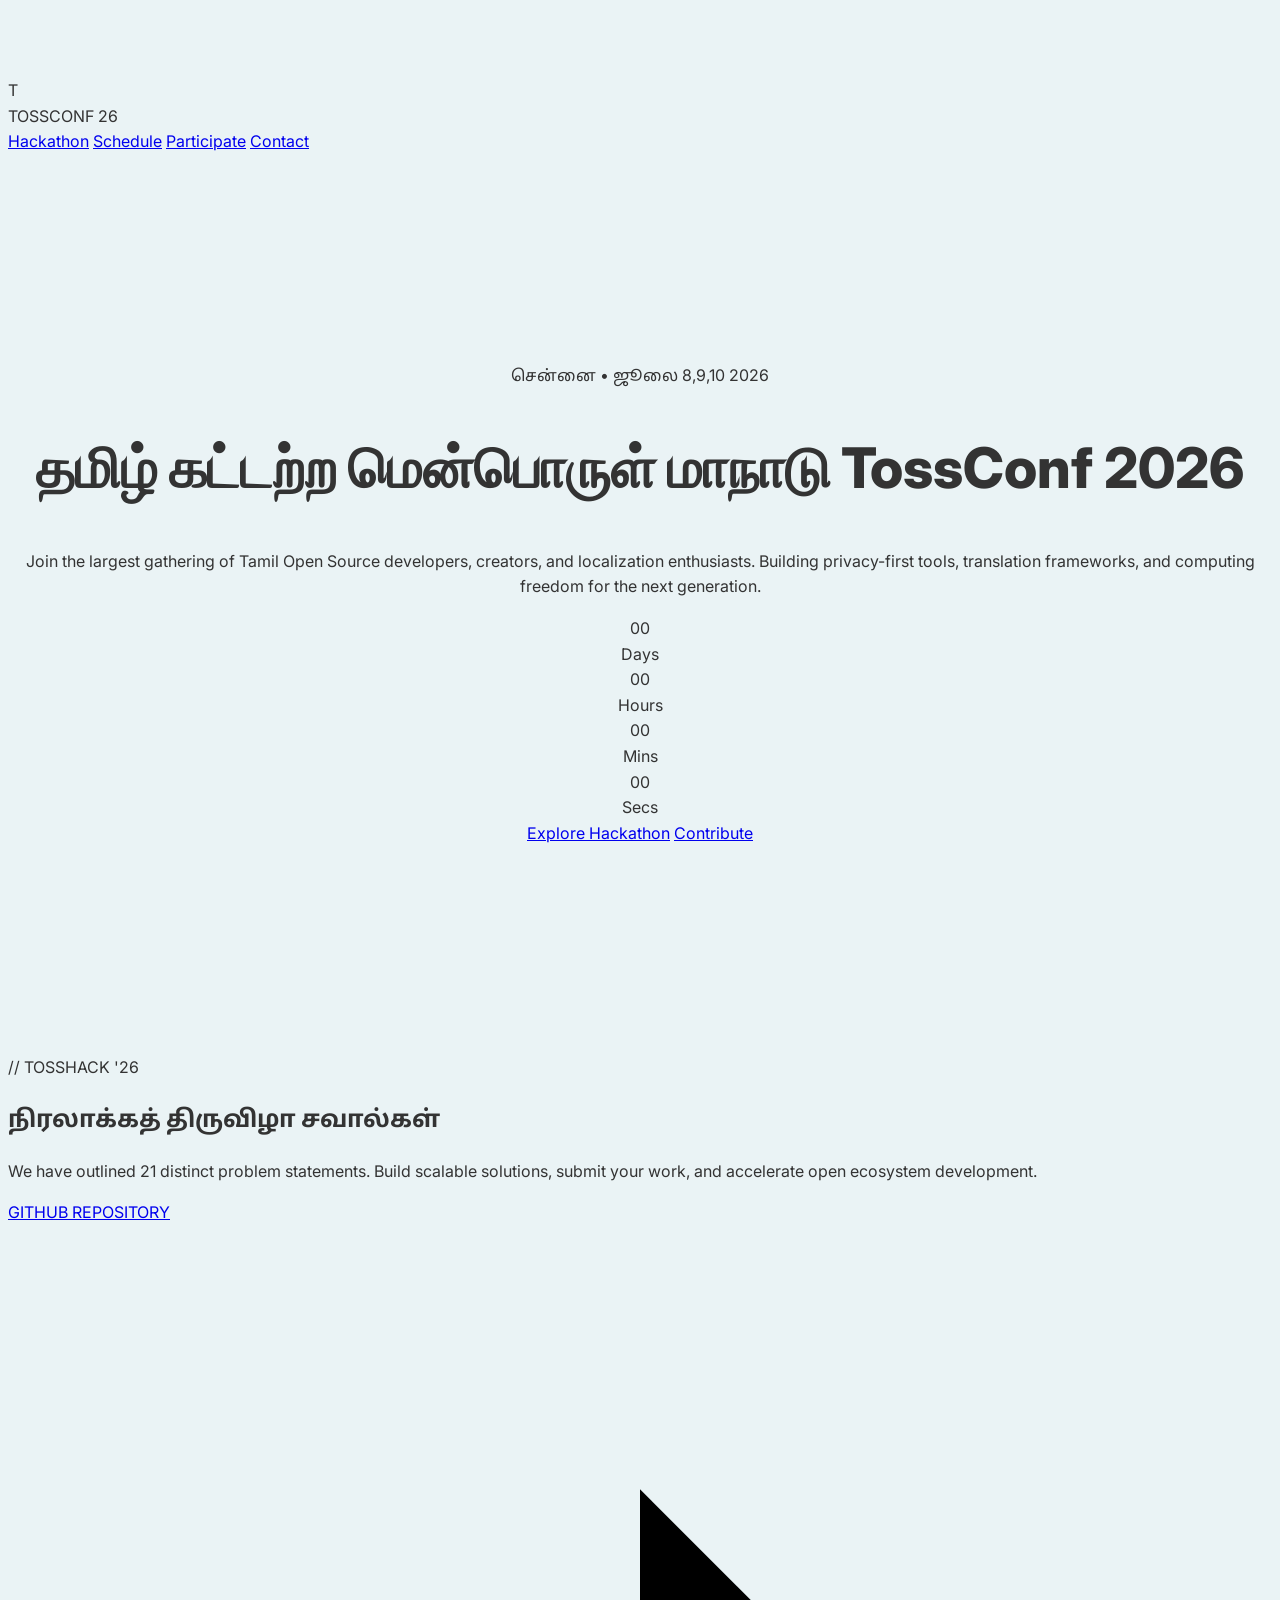
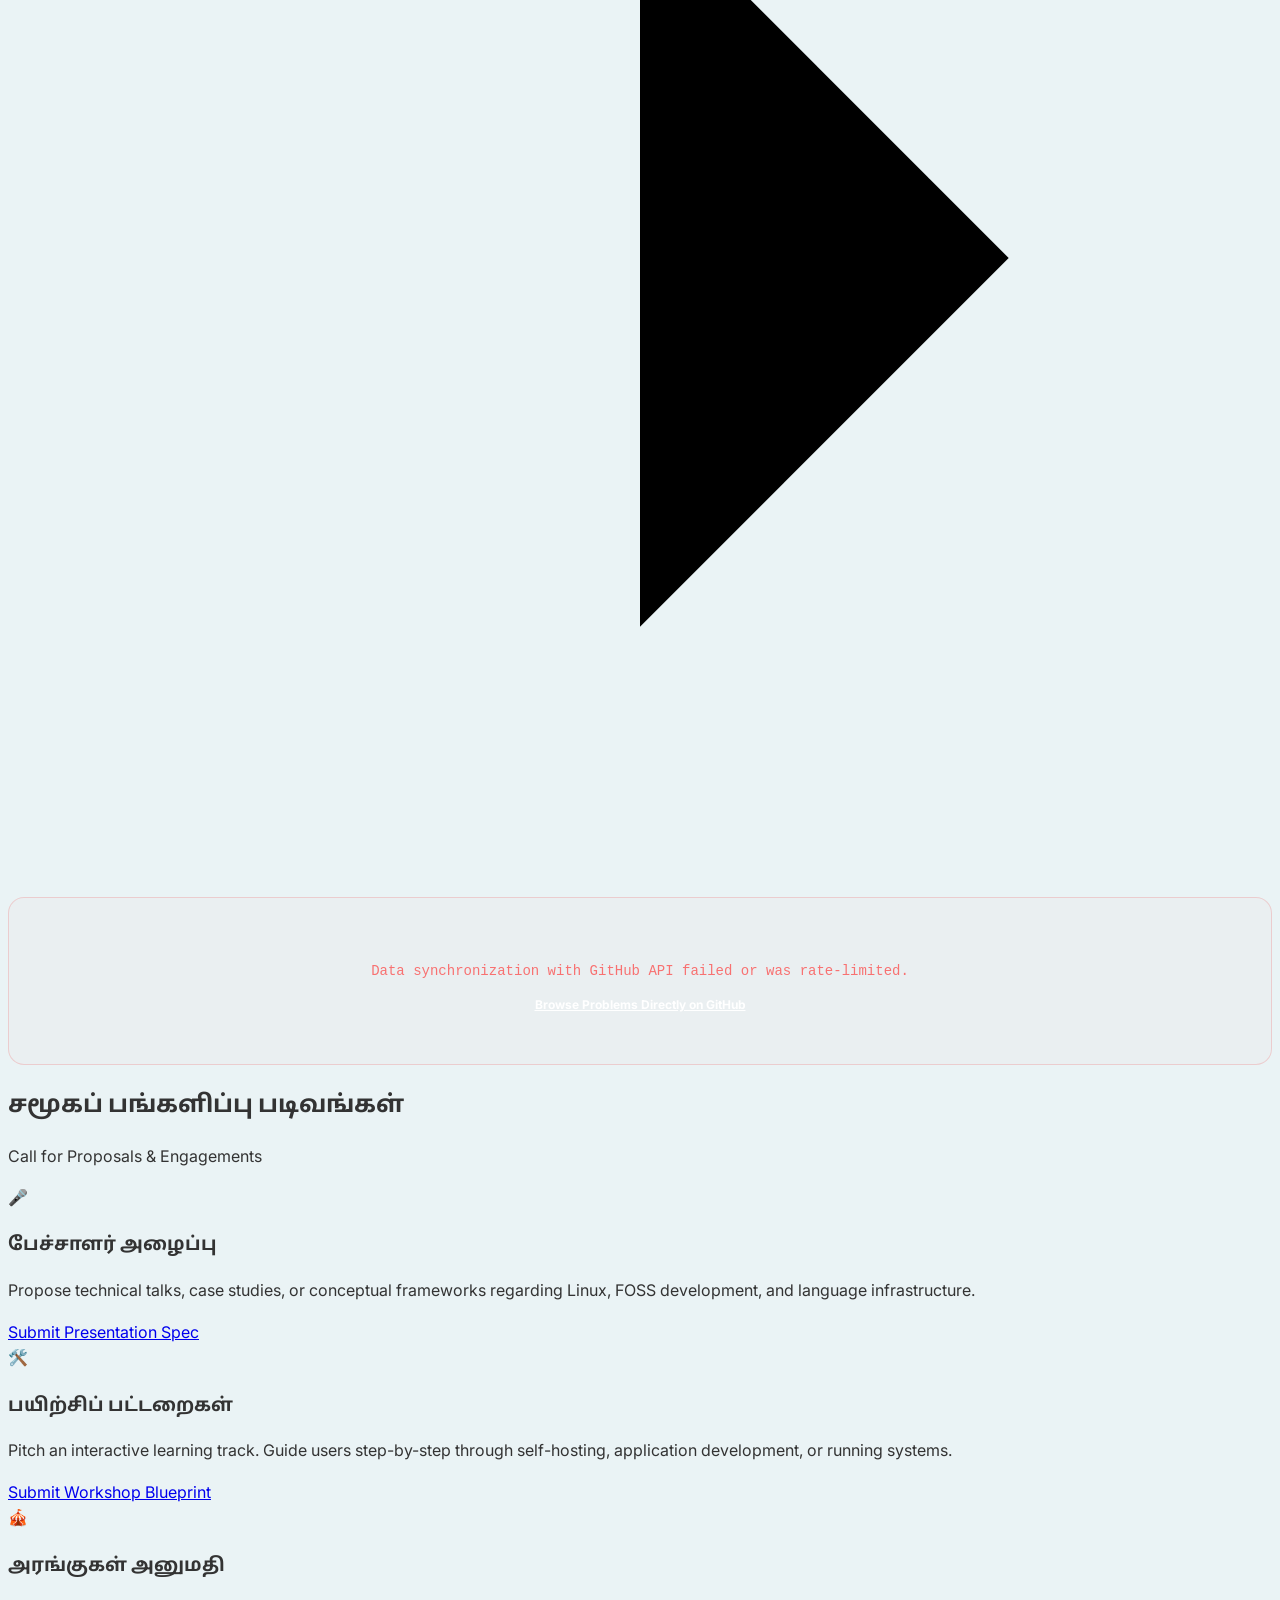
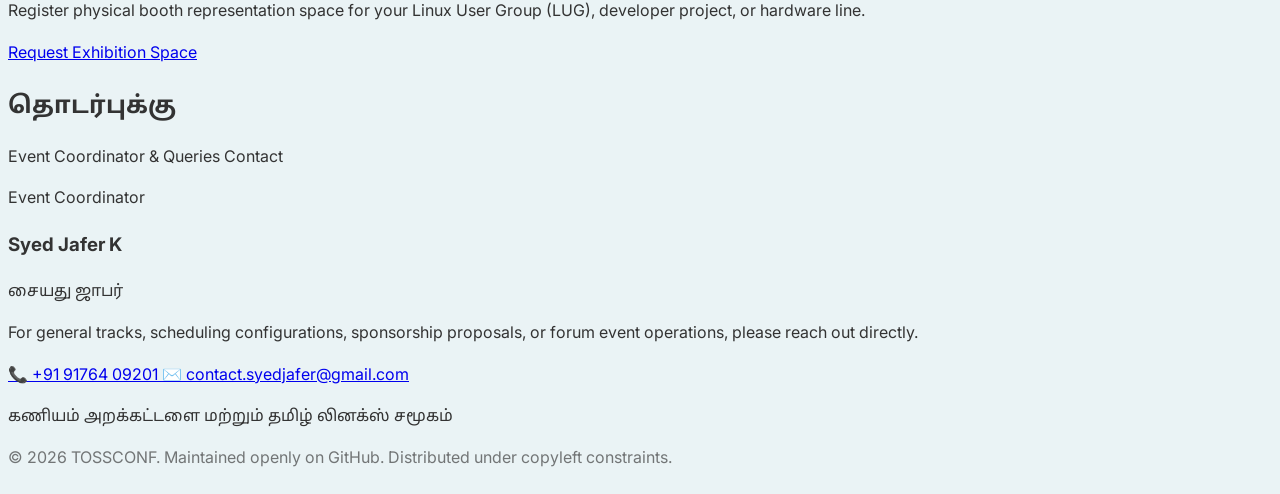
==== commit ba76d2e7: "Merge 3fa937834cc3a09fe2472015599b6f095c059b31 into 3503374a86fd00536d373ede12b4128dbf724d77" ====
--- a/index.html
+++ b/index.html
@@ -36,7 +36,7 @@
             <div class="dot-pattern"></div>
 
             <div class="container">
-                <div class="badge">சென்னை • ஜூலை 18, 19 2026</div>
+                <div class="badge">சென்னை • ஜூலை 8,9,10 2026</div>
 
                 <h1 class="hero-title">
                     <span class="tamil-font block"
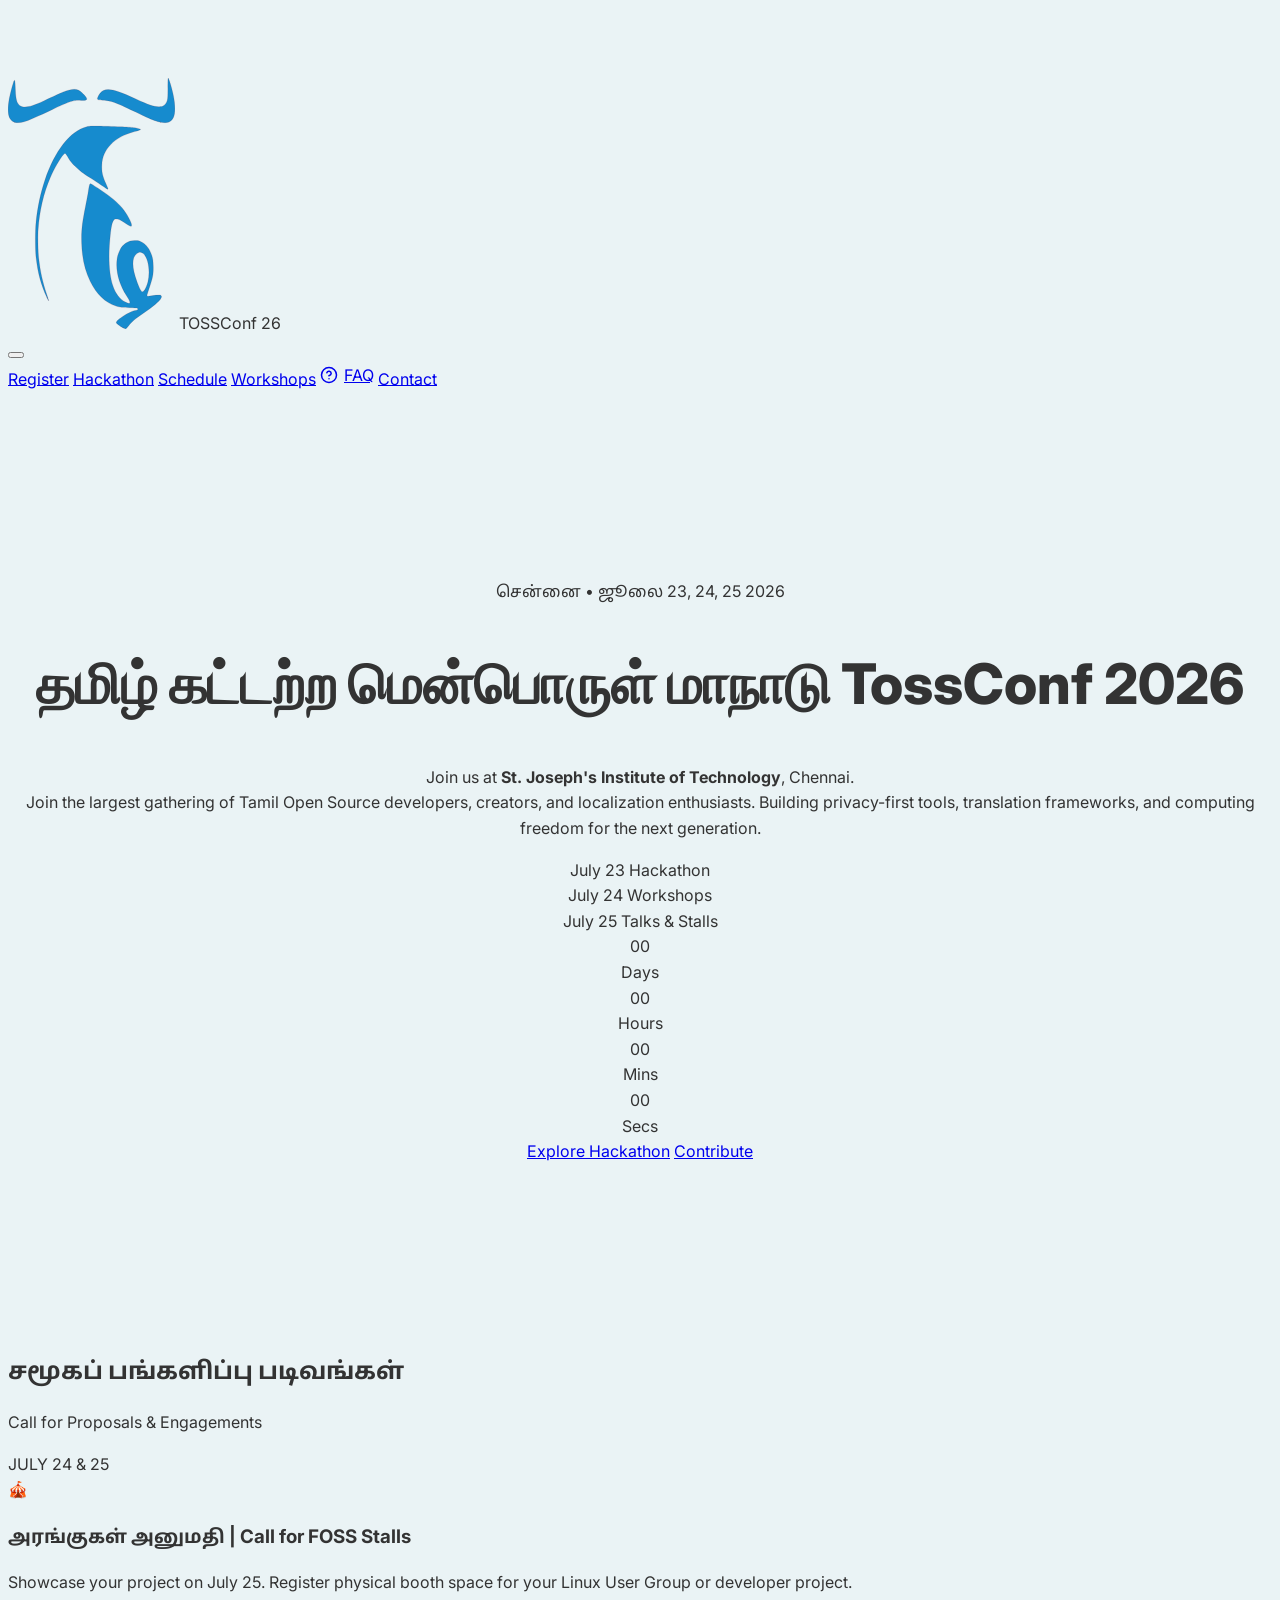
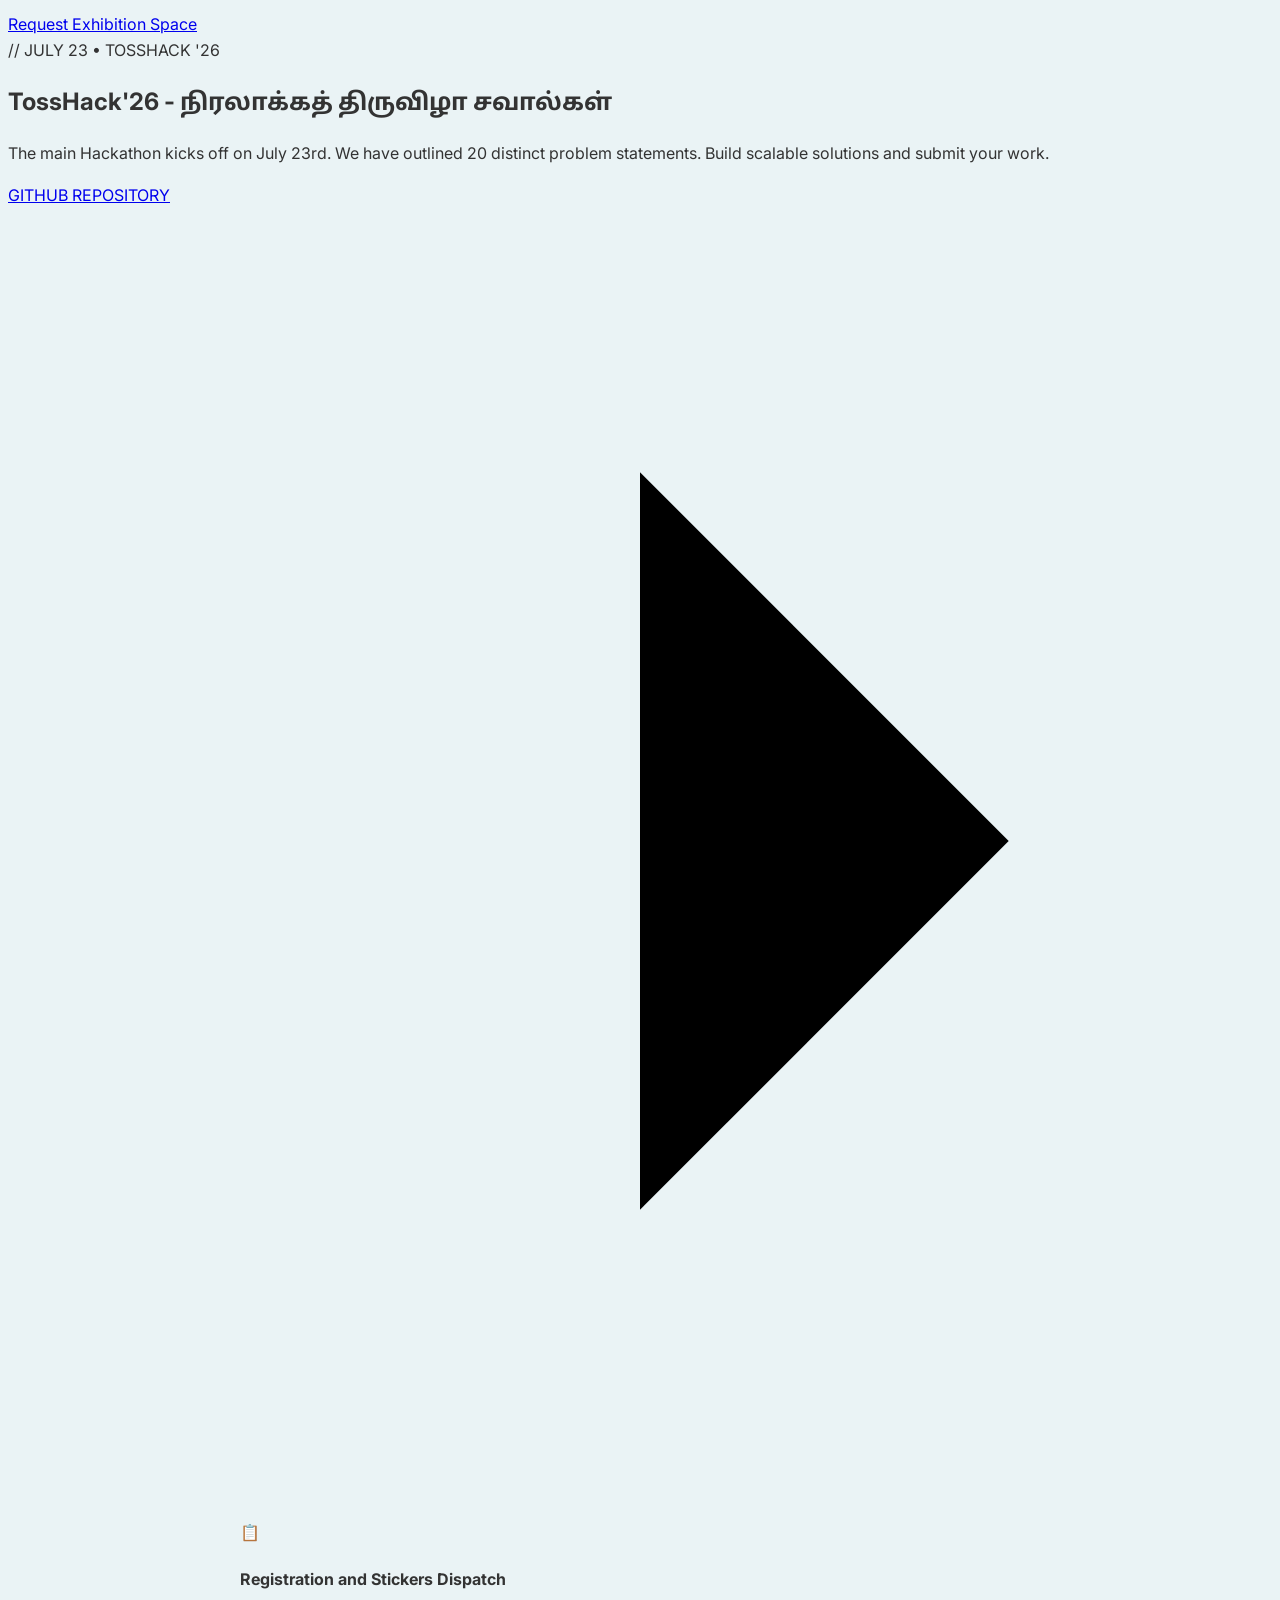
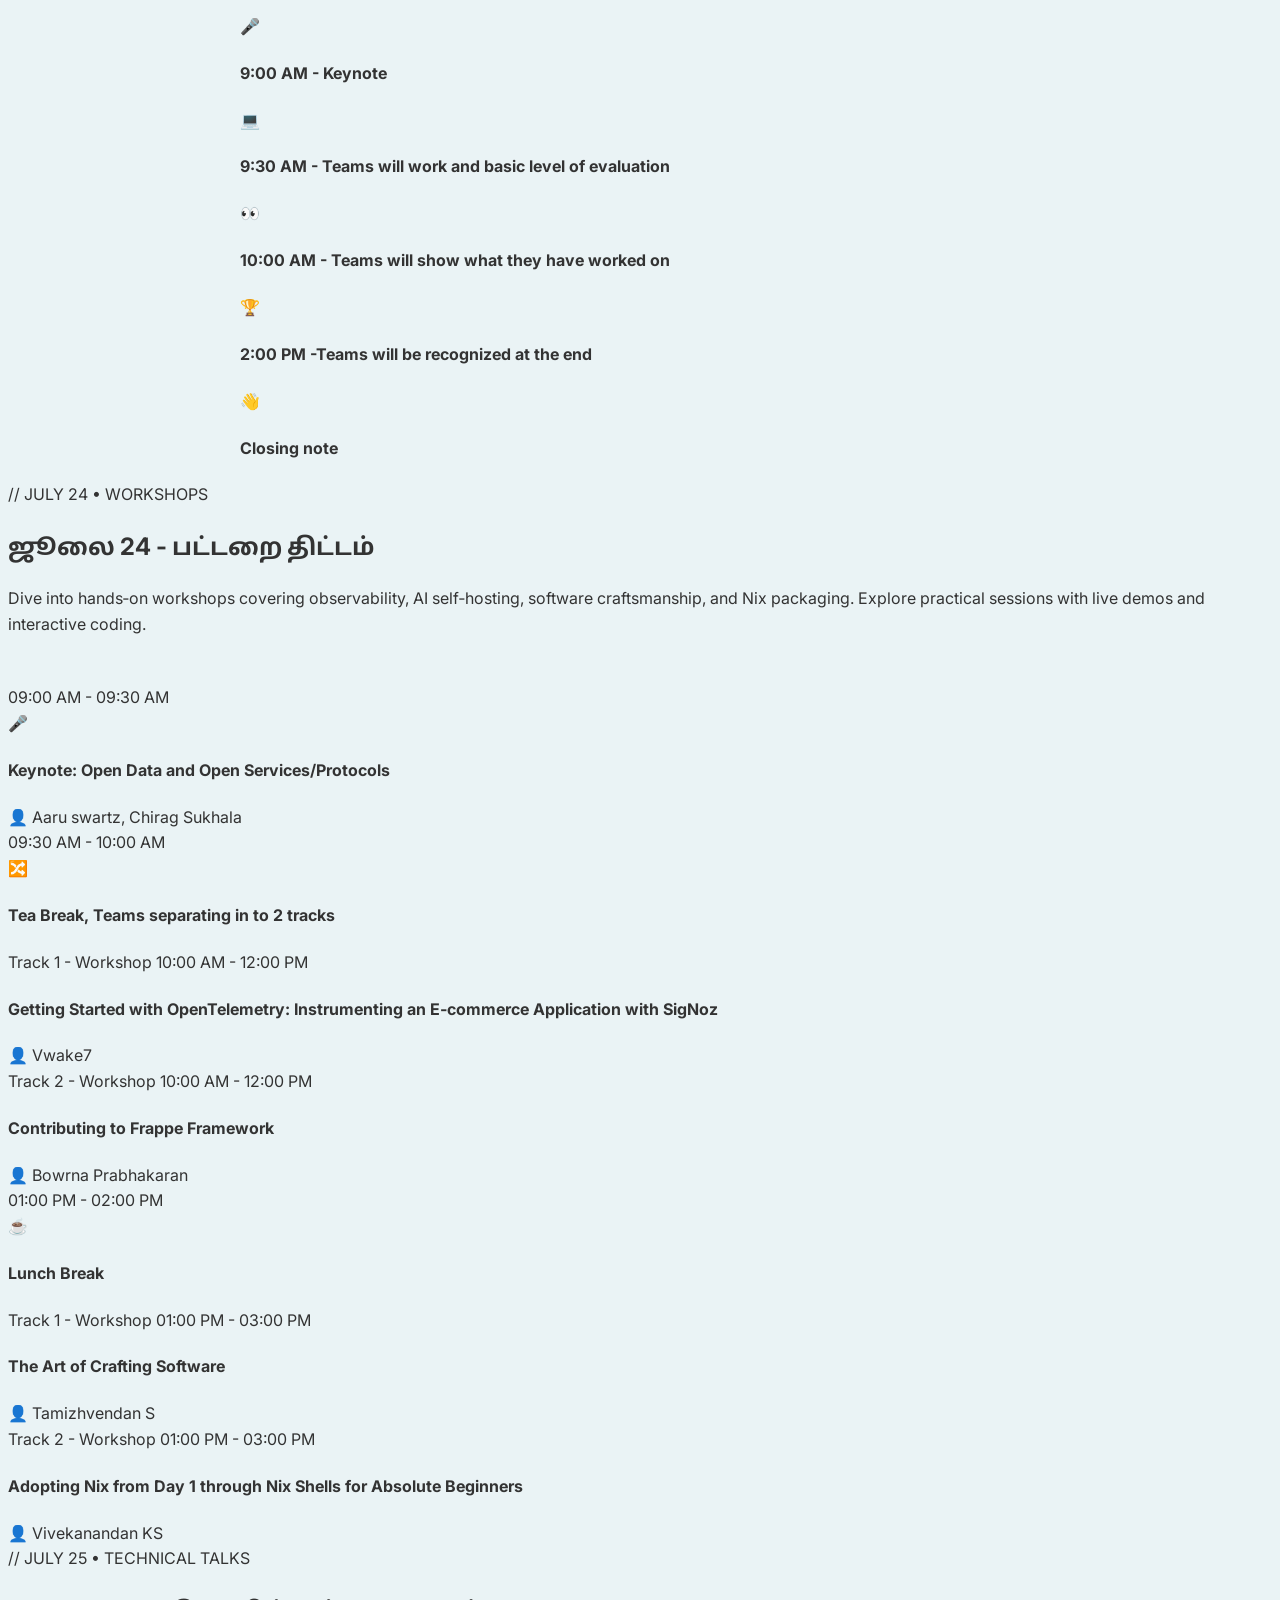
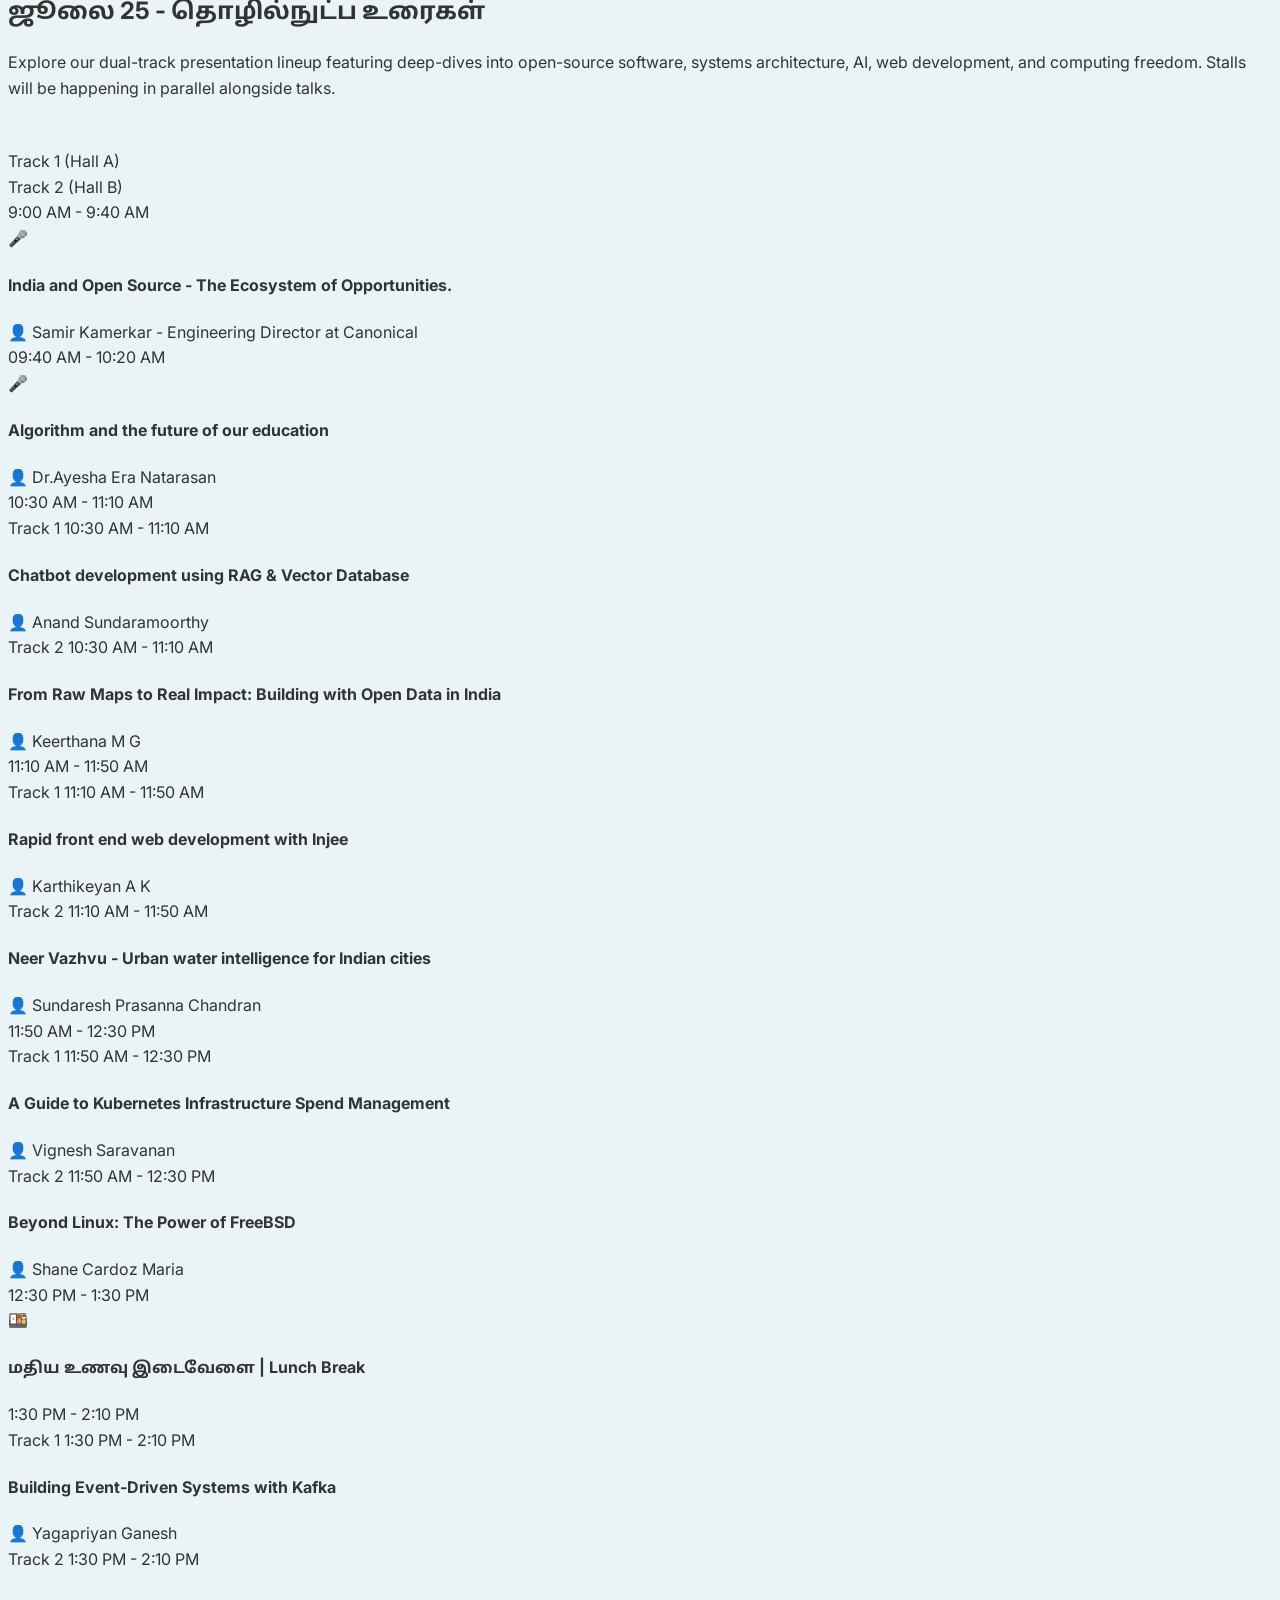
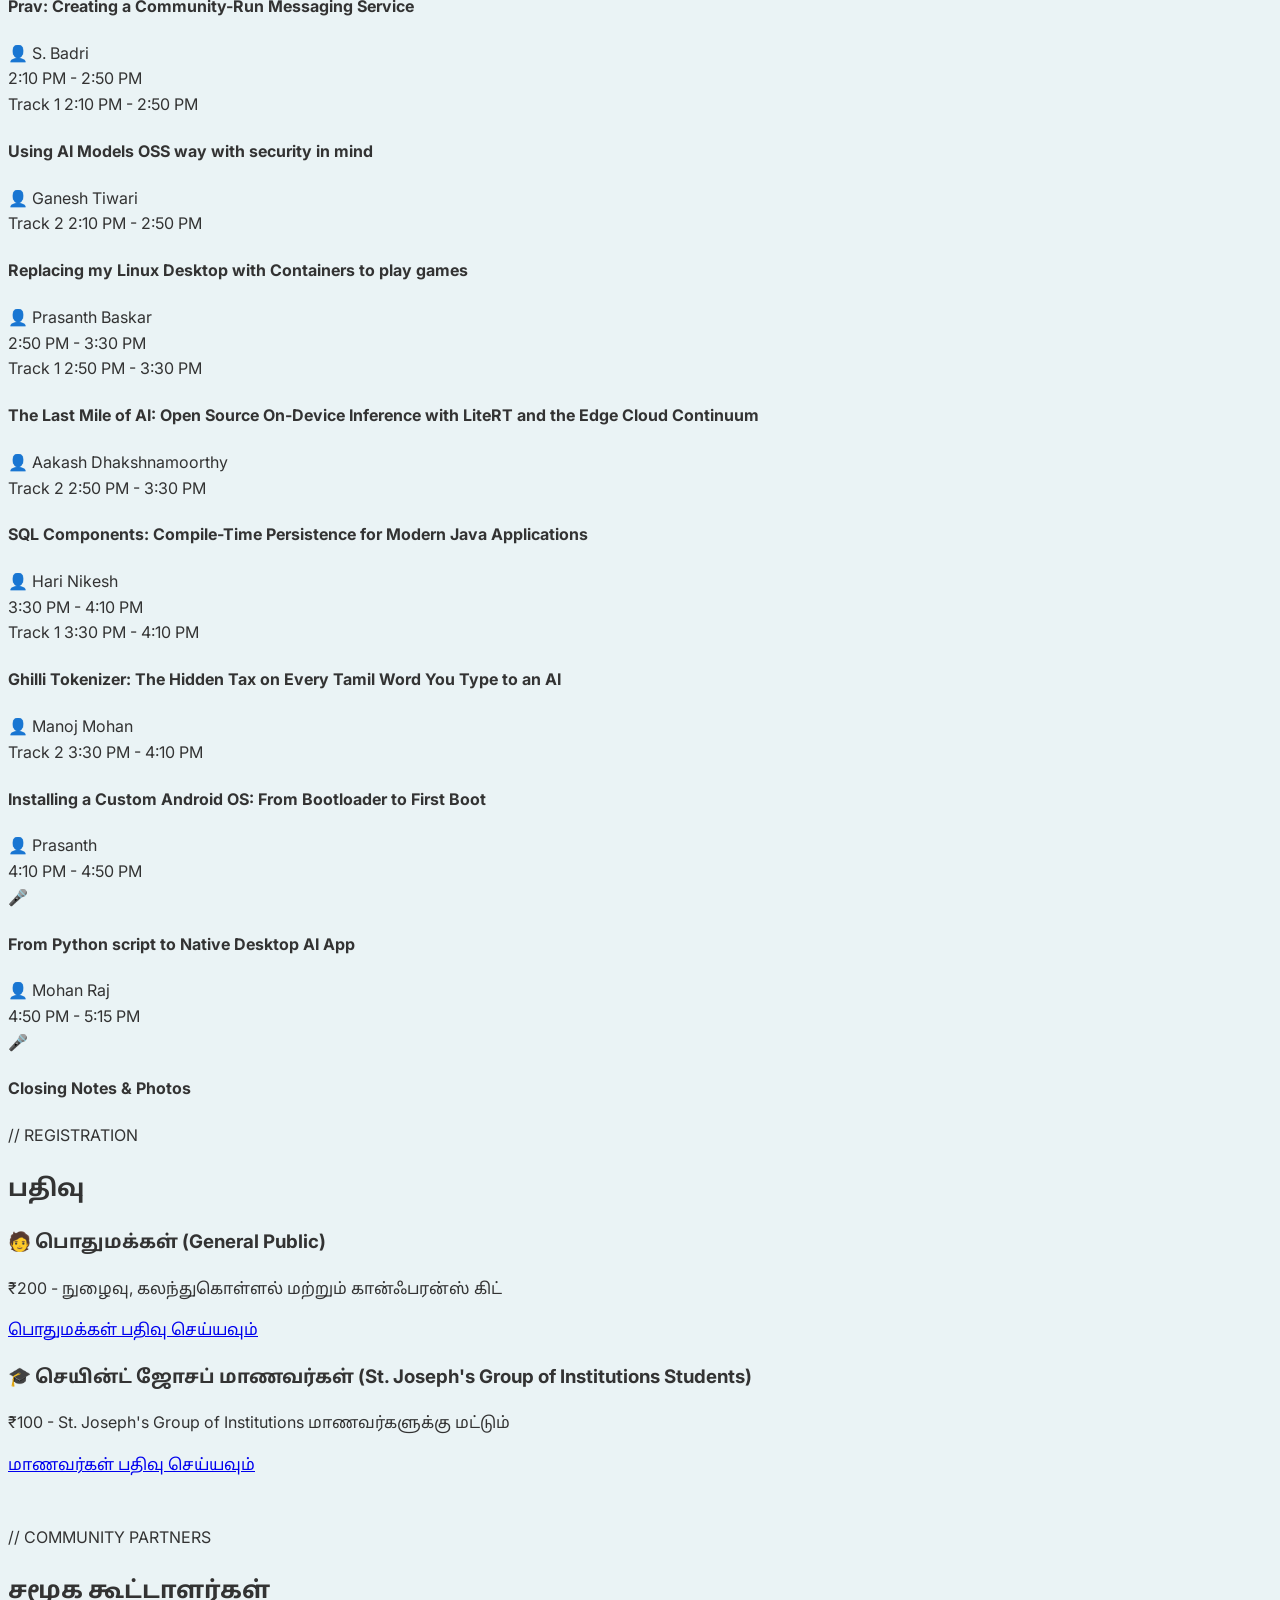
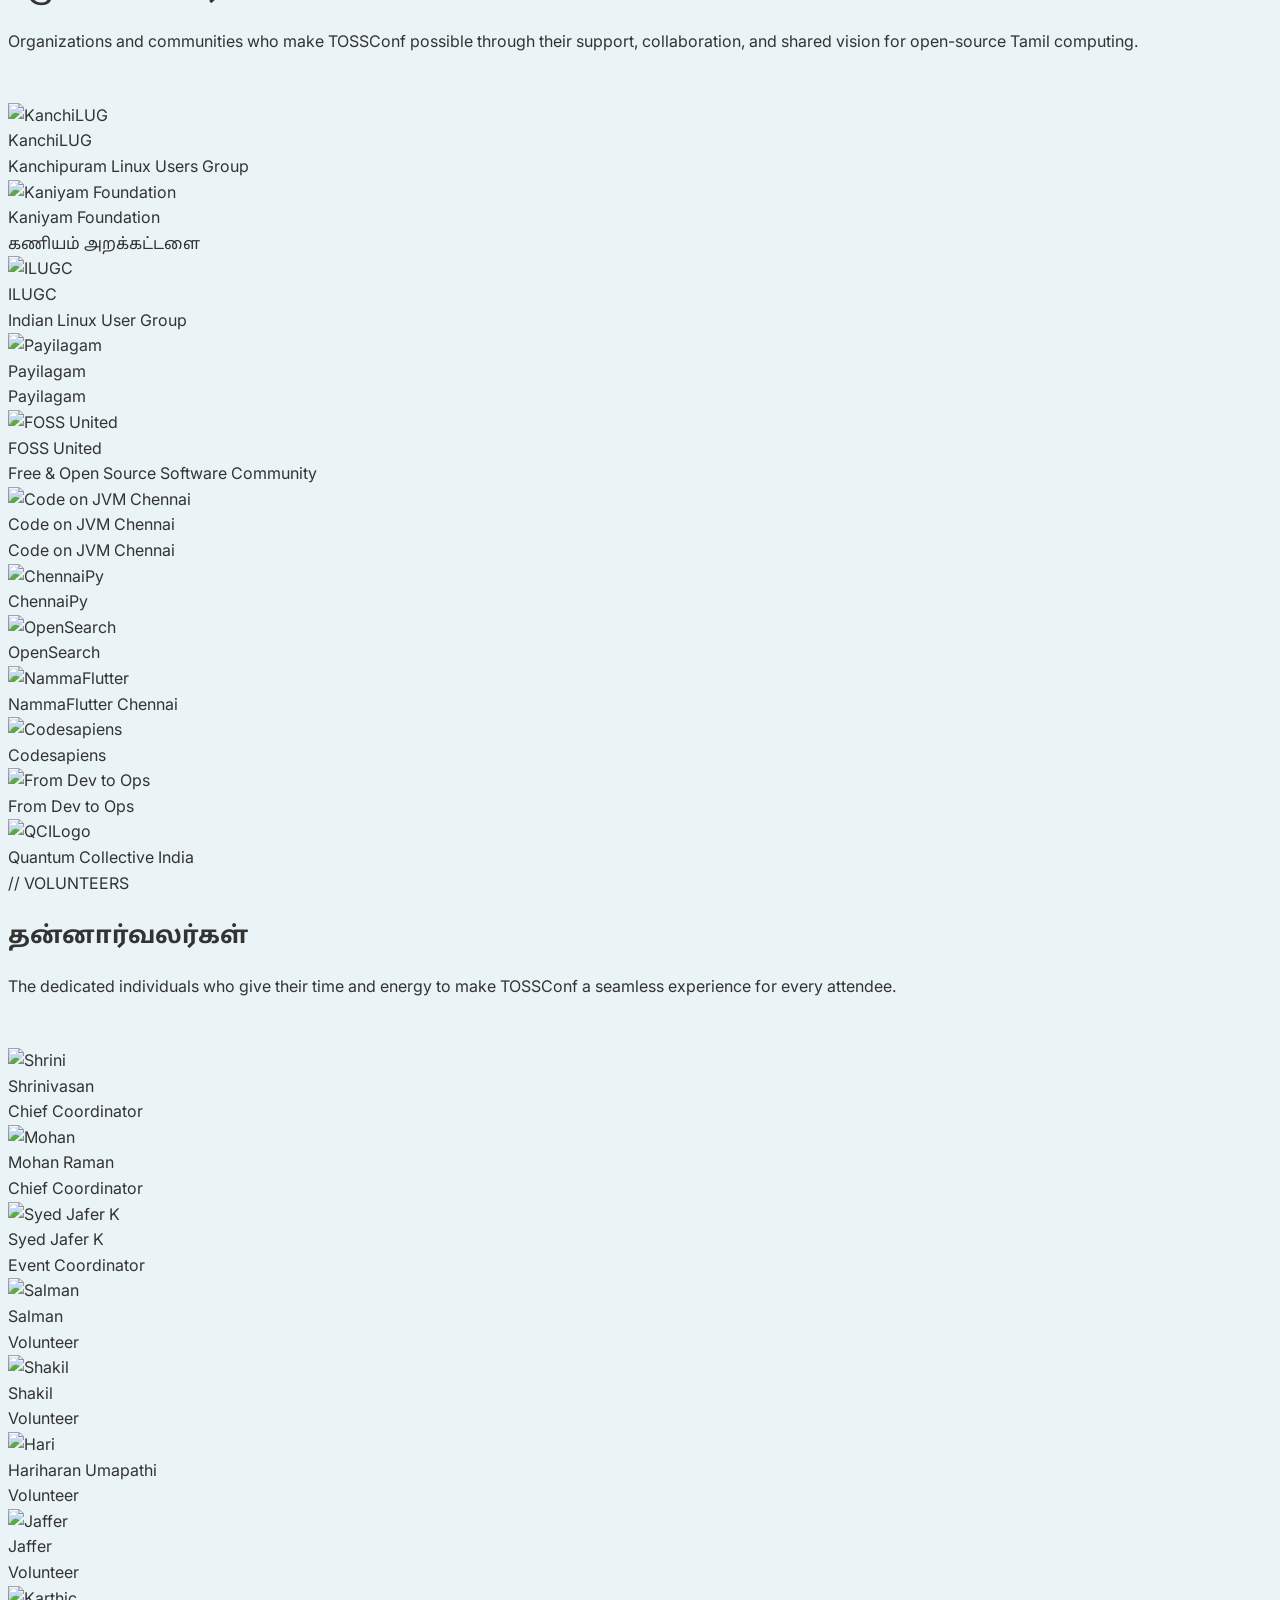
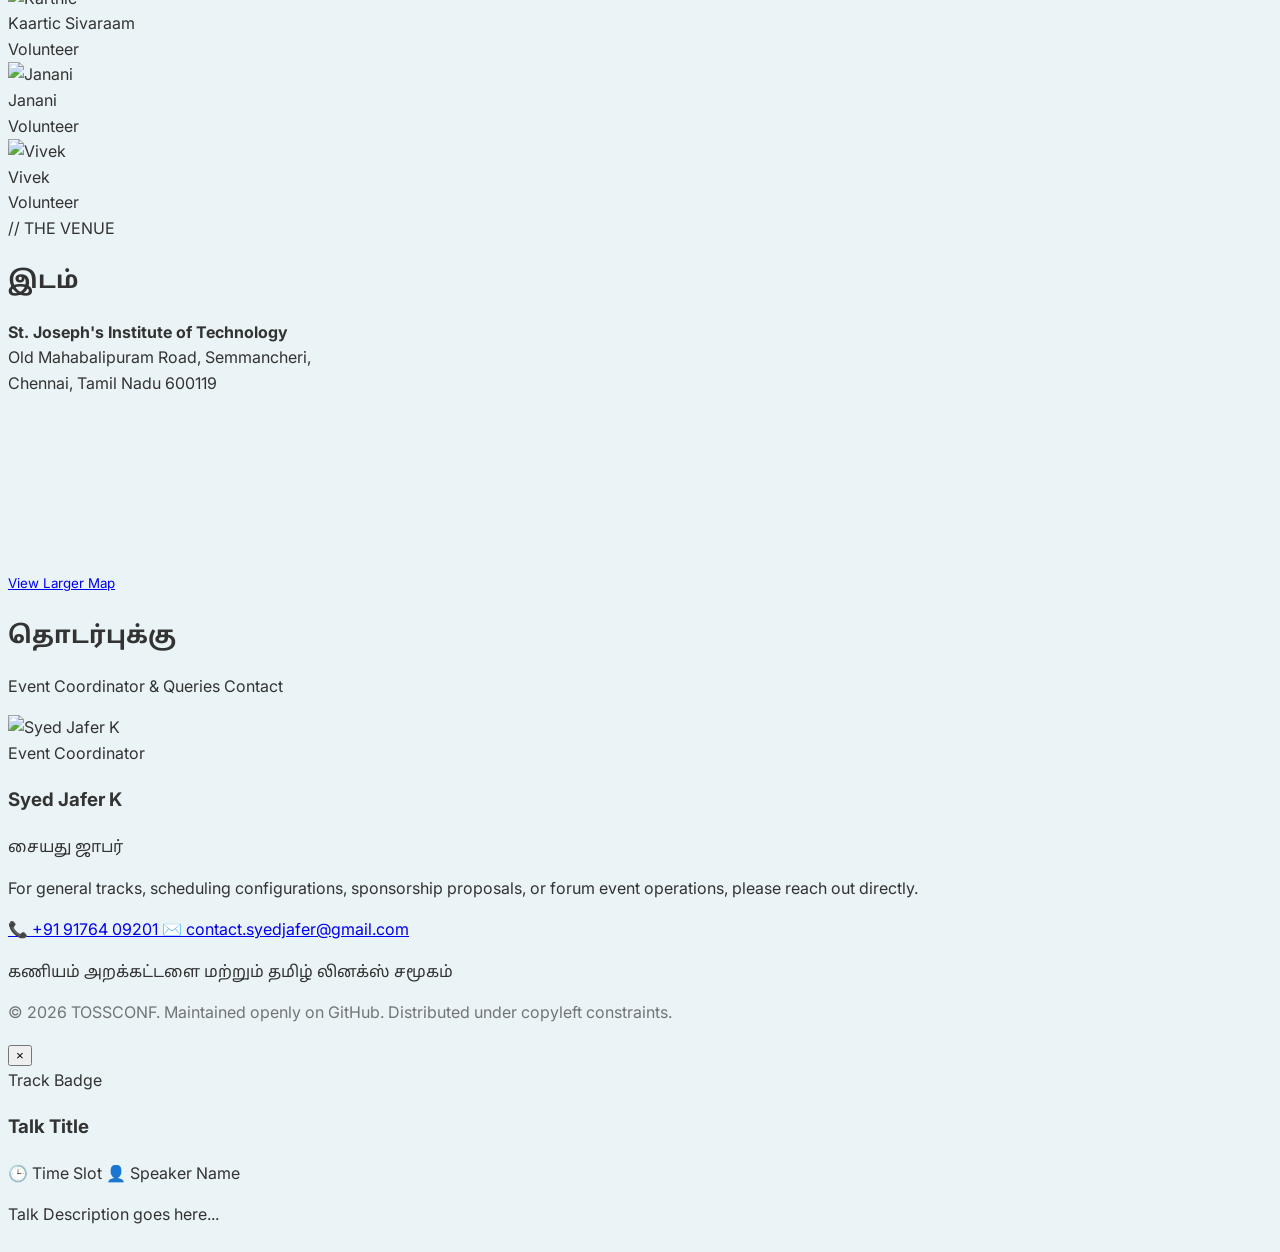
==== commit a74d0ca8: "feat: Use svg for hero logo Prevent pixelization." ====
--- a/index.html
+++ b/index.html
@@ -1,275 +1,892 @@
 <!doctype html>
 <html lang="ta" class="scroll-smooth">
-    <head>
-        <meta charset="UTF-8" />
-        <meta name="viewport" content="width=device-width, initial-scale=1.0" />
-        <title>TOSSCONF 2026 | தமிழ் கட்டற்ற மென்பொருள் மாநாடு</title>
-
-        <link rel="stylesheet" href="style.css" />
-
-        <link
-            href="https://fonts.googleapis.com/css2?family=Baloo+Thambi+2:wght@400;600;800&family=Inter:wght@300;400;600;800&display=swap"
-            rel="stylesheet"
-        />
-    </head>
-    <body>
-        <nav class="navbar glass">
-            <div class="container nav-container">
-                <div class="nav-logo">
-                    <div class="logo-box">T</div>
-                    <span class="logo-text"
-                        >TOSSCONF <span class="logo-year">26</span></span
-                    >
-                </div>
-                <div class="nav-links">
-                    <a href="#hackathon">Hackathon</a>
-                    <a href="#schedule">Schedule</a>
-                    <a href="#contribute">Participate</a>
-                    <a href="#contact">Contact</a>
-                </div>
-            </div>
-        </nav>
-
-        <section class="hero">
-            <div class="ambient-1"></div>
-            <div class="ambient-2"></div>
-            <div class="dot-pattern"></div>
-
-            <div class="container">
-                <div class="badge">சென்னை • ஜூலை 8,9,10 2026</div>
-
-                <h1 class="hero-title">
-                    <span class="tamil-font block"
-                        >தமிழ் கட்டற்ற மென்பொருள் மாநாடு</span
-                    >
-                    <span class="gradient-text">TossConf 2026</span>
-                </h1>
-
-                <p class="hero-desc">
-                    Join the largest gathering of Tamil Open Source developers,
-                    creators, and localization enthusiasts. Building
-                    privacy-first tools, translation frameworks, and computing
-                    freedom for the next generation.
+
+<head>
+    <meta charset="UTF-8" />
+    <meta name="viewport" content="width=device-width, initial-scale=1.0" />
+    <title>TOSSCONF 2026 | தமிழ் கட்டற்ற மென்பொருள் மாநாடு</title>
+    <meta name="description"
+        content="TOSSCONF 2026 - தமிழ் கட்டற்ற மென்பொருள் மாநாடு. Join the largest gathering of Tamil Open Source developers, creators, and computing freedom enthusiasts at St. Joseph's Institute of Technology, Chennai." />
+    <link rel="icon" type="image/x-icon" href="favicon.ico" />
+
+    <!-- Open Graph / Facebook -->
+    <meta property="og:type" content="website" />
+    <meta property="og:title" content="TOSSCONF 2026 | தமிழ் கட்டற்ற மென்பொருள் மாநாடு" />
+    <meta property="og:description"
+        content="Join the largest gathering of Tamil Open Source developers, creators, and computing freedom enthusiasts at St. Joseph's Institute of Technology, Chennai." />
+    <meta property="og:image" content="images/hero_bg1.svg" />
+
+    <link rel="stylesheet" href="style.css" />
+
+    <link
+        href="https://fonts.googleapis.com/css2?family=Baloo+Thambi+2:wght@400;600;800&family=Inter:wght@300;400;600;800&display=swap"
+        rel="stylesheet" />
+</head>
+
+<body>
+    <nav class="navbar glass">
+        <div class="container nav-container">
+            <div class="nav-logo">
+                <img src="images/hero_bg1.svg" alt="TOSSCONF Logo" class="logo-img" />
+                <span class="logo-text">TOSSConf <span class="logo-year">26</span></span>
+            </div>
+            <button class="menu-toggle" aria-label="Toggle Menu" id="menu-toggle">
+                <span class="bar"></span>
+                <span class="bar"></span>
+                <span class="bar"></span>
+            </button>
+            <div class="nav-links nav-menu">
+                <a href="#registration">Register</a>
+                <a href="#hackathon">Hackathon</a>
+                <a href="#talks-schedule">Schedule</a>
+                <a href="#workshops-schedule">Workshops</a>
+                <a href="faq.html" style="display: inline-flex; align-items: center; gap: 6px;">
+                    <svg xmlns="http://www.w3.org/2000/svg" width="18" height="18" viewBox="0 0 24 24" fill="none"
+                        stroke="currentColor" stroke-width="2" stroke-linecap="round" stroke-linejoin="round">
+                        <circle cx="12" cy="12" r="10"></circle>
+                        <path d="M9.09 9a3 3 0 0 1 5.83 1c0 2-3 3-3 3"></path>
+                        <line x1="12" y1="17" x2="12.01" y2="17"></line>
+                    </svg>
+                    FAQ
+                </a>
+                <a href="#contact">Contact</a>
+            </div>
+        </div>
+    </nav>
+
+    <section class="hero" style="margin: 30px 0 30px 0">
+        <div class="ambient-1"></div>
+        <div class="ambient-2"></div>
+        <div class="dot-pattern"></div>
+
+        <div class="container">
+            <div class="badge">சென்னை • ஜூலை 23, 24, 25 2026</div>
+
+            <h1 class="hero-title">
+                <span class="tamil-font block">தமிழ் கட்டற்ற மென்பொருள் மாநாடு</span>
+                <span class="gradient-text">TossConf 2026</span>
+            </h1>
+
+            <p class="hero-desc">
+                Join us at
+                <strong>St. Joseph's Institute of Technology</strong>,
+                Chennai.<br />
+                Join the largest gathering of Tamil Open Source developers,
+                creators, and localization enthusiasts. Building
+                privacy-first tools, translation frameworks, and computing
+                freedom for the next generation.
+            </p>
+
+            <div class="agenda-timeline">
+                <div class="agenda-item">
+                    <span class="agenda-date">July 23</span>
+                    <span class="agenda-event">Hackathon</span>
+                </div>
+                <div class="agenda-item">
+                    <span class="agenda-date">July 24</span>
+                    <span class="agenda-event">Workshops</span>
+                </div>
+                <div class="agenda-item">
+                    <span class="agenda-date">July 25</span>
+                    <span class="agenda-event">Talks & Stalls</span>
+                </div>
+            </div>
+
+            <div class="countdown">
+                <div class="countdown-box glass">
+                    <div id="days" class="countdown-val">00</div>
+                    <div class="countdown-label">Days</div>
+                </div>
+                <div class="countdown-box glass">
+                    <div id="hours" class="countdown-val">00</div>
+                    <div class="countdown-label">Hours</div>
+                </div>
+                <div class="countdown-box glass">
+                    <div id="minutes" class="countdown-val">00</div>
+                    <div class="countdown-label">Mins</div>
+                </div>
+                <div class="countdown-box glass">
+                    <div id="seconds" class="countdown-val">00</div>
+                    <div class="countdown-label">Secs</div>
+                </div>
+            </div>
+
+            <div class="btn-holder">
+                <a href="#hackathon" class="btn-primary">Explore Hackathon</a>
+                <a href="#contribute" class="btn-secondary glass">Contribute</a>
+            </div>
+        </div>
+
+    </section>
+
+    <section id="contribute" class="section-padding bg-darker">
+        <div class="container contribute-center">
+            <div class="text-center">
+                <h2 class="section-title tamil-font">
+                    சமூகப் பங்களிப்பு படிவங்கள்
+                </h2>
+                <p>Call for Proposals & Engagements</p>
+
+            </div>
+
+            <div class="grid-1">
+
+                <div class="contribute-card glass" style="--hover-border: var(--primary-blue)">
+                    <div class="contribute-card-top">
+                        <div class="coordinator-badge">JULY 24 & 25</div>
+                        <div class="card-icon">🎪</div>
+                        <h3 class="card-title tamil-font">
+                            அரங்குகள் அனுமதி | Call for FOSS Stalls
+                        </h3>
+                        <p class="card-desc">
+                            Showcase your project on July 25. Register
+                            physical booth space for your Linux User Group
+                            or developer project.
+                        </p>
+                    </div>
+                    <a href="https://forums.tamillinuxcommunity.org/t/call-for-foss-stalls-tossconf26/3314/2"
+                        target="_blank" class="btn-card btn-lime">Request Exhibition Space</a>
+                </div>
+            </div>
+        </div>
+    </section>
+
+    <section id="hackathon" class="section-padding bg-alt">
+        <div class="container">
+            <div class="section-header-flex">
+                <div>
+                    <div class="section-tagline">
+                        // JULY 23 • TOSSHACK '26
+                    </div>
+                    <h2 class="section-title tamil-font">
+                        TossHack'26 - நிரலாக்கத் திருவிழா சவால்கள்
+                    </h2>
+                    <p class="section-desc">
+                        The main Hackathon kicks off on July 23rd. We have
+                        outlined 20 distinct problem statements. Build
+                        scalable solutions and submit your work.
+                    </p>
+
+                </div>
+                <a href="https://github.com/tossconf/TossHack26-ProblemStatements/issues" target="_blank"
+                    class="btn-github glass">
+                    GITHUB REPOSITORY
+                    <svg viewBox="0 0 24 24" stroke-width="2" stroke-linecap="round" stroke-linejoin="round">
+                        <line x1="5" y1="12" x2="19" y2="12"></line>
+                        <polyline points="12 5 19 12 12 19"></polyline>
+                    </svg>
+                </a>
+            </div>
+
+            <div class="schedule-grid" style="grid-template-columns: 1fr; max-width: 800px; margin: 40px auto 0 auto;">
+                <div class="interval-card" style="grid-column: 1 / -1; justify-content: flex-start; text-align: left;">
+                    <div class="interval-details">
+                        <span class="interval-icon">📋</span>
+                        <h4 class="interval-title tamil-font">Registration and Stickers Dispatch</h4>
+                    </div>
+                </div>
+                <div class="interval-card" style="grid-column: 1 / -1; justify-content: flex-start; text-align: left;">
+                    <div class="interval-details">
+                        <span class="interval-icon">🎤</span>
+                        <h4 class="interval-title tamil-font">9:00 AM - Keynote</h4>
+                    </div>
+                </div>
+                <div class="interval-card" style="grid-column: 1 / -1; justify-content: flex-start; text-align: left;">
+                    <div class="interval-details">
+                        <span class="interval-icon">💻</span>
+                        <h4 class="interval-title tamil-font">9:30 AM - Teams will work and basic level of evaluation
+                        </h4>
+                    </div>
+                </div>
+                <div class="interval-card" style="grid-column: 1 / -1; justify-content: flex-start; text-align: left;">
+                    <div class="interval-details">
+                        <span class="interval-icon">👀</span>
+                        <h4 class="interval-title tamil-font">10:00 AM - Teams will show what they have worked on</h4>
+                    </div>
+                </div>
+                <div class="interval-card" style="grid-column: 1 / -1; justify-content: flex-start; text-align: left;">
+                    <div class="interval-details">
+                        <span class="interval-icon">🏆</span>
+                        <h4 class="interval-title tamil-font">2:00 PM -Teams will be recognized at the end</h4>
+                    </div>
+                </div>
+                <div class="interval-card" style="grid-column: 1 / -1; justify-content: flex-start; text-align: left;">
+                    <div class="interval-details">
+                        <span class="interval-icon">👋</span>
+                        <h4 class="interval-title tamil-font">Closing note</h4>
+                    </div>
+                </div>
+            </div>
+        </div>
+    </section>
+
+
+
+    <!-- Workshops Schedule Section -->
+    <section id="workshops-schedule" class="section-padding bg-alt">
+        <div class="container workshops-schedule-center">
+            <div class="text-center" style="margin-bottom: 48px;">
+                <div class="section-tagline">// JULY 24 • WORKSHOPS</div>
+                <h2 class="section-title tamil-font">ஜூலை 24 - பட்டறை திட்டம்</h2>
+                <p class="section-desc" style="margin: 16px auto 0 auto;">
+                    Dive into hands‑on workshops covering observability, AI self‑hosting, software craftsmanship, and
+                    Nix packaging. Explore practical sessions with live demos and interactive coding.
                 </p>
-
-                <div class="countdown">
-                    <div class="countdown-box glass">
-                        <div id="days" class="countdown-val">00</div>
-                        <div class="countdown-label">Days</div>
-                    </div>
-                    <div class="countdown-box glass">
-                        <div id="hours" class="countdown-val">00</div>
-                        <div class="countdown-label">Hours</div>
-                    </div>
-                    <div class="countdown-box glass">
-                        <div id="minutes" class="countdown-val">00</div>
-                        <div class="countdown-label">Mins</div>
-                    </div>
-                    <div class="countdown-box glass">
-                        <div id="seconds" class="countdown-val">00</div>
-                        <div class="countdown-label">Secs</div>
-                    </div>
-                </div>
-
-                <div class="btn-holder">
-                    <a href="#hackathon" class="btn-primary"
-                        >Explore Hackathon</a
-                    >
-                    <a href="#contribute" class="btn-secondary glass"
-                        >Contribute</a
-                    >
-                </div>
-            </div>
-        </section>
-
-        <section id="hackathon" class="section-padding bg-alt">
-            <div class="container">
-                <div class="section-header-flex">
-                    <div>
-                        <div class="section-tagline">// TOSSHACK '26</div>
-                        <h2 class="section-title tamil-font">
-                            நிரலாக்கத் திருவிழா சவால்கள்
-                        </h2>
-                        <p class="section-desc">
-                            We have outlined 21 distinct problem statements.
-                            Build scalable solutions, submit your work, and
-                            accelerate open ecosystem development.
-                        </p>
-                    </div>
-                    <a
-                        href="https://github.com/tossconf/TossHack26-ProblemStatements/issues"
-                        target="_blank"
-                        class="btn-github glass"
-                    >
-                        GITHUB REPOSITORY
-                        <svg
-                            viewBox="0 0 24 24"
-                            stroke-width="2"
-                            stroke-linecap="round"
-                            stroke-linejoin="round"
-                        >
-                            <line x1="5" y1="12" x2="19" y2="12"></line>
-                            <polyline points="12 5 19 12 12 19"></polyline>
-                        </svg>
-                    </a>
-                </div>
-
-                <div id="github-issues" class="grid-3">
-                    <div class="shimmer-box shimmer-pulse"></div>
-                    <div class="shimmer-box shimmer-pulse"></div>
-                    <div class="shimmer-box shimmer-pulse"></div>
-                </div>
-            </div>
-        </section>
-
-        <!--<section id="schedule" class="section-padding">
-            <div class="container schedule-center">
-                <div class="text-center">
-                    <h2 class="section-title tamil-font">நிகழ்ச்சி நிரல்</h2>
-                    <p>Conference Agenda & Flow</p>
-                </div>
-
-                <div class="schedule-stack">
-                    <div class="schedule-card glass border-teal">
-                        <div class="schedule-column">
-                            <span class="schedule-time"
-                                >08:30 AM - 09:30 AM</span
-                            >
-                            <h4 class="schedule-card-title tamil-font">
-                                பதிவு மற்றும் வருகை ஏற்பு
-                            </h4>
-                            <p class="schedule-desc">
-                                Attendee Check-in & Badge Distribution
-                            </p>
+            </div>
+            <div class="schedule-grid" data-active-track="all">
+                <!-- Keynote and Tracks -->
+                <div class="interval-card" data-track="all">
+                    <div class="interval-time">09:00 AM - 09:30 AM</div>
+                    <div class="interval-details">
+                        <span class="interval-icon">🎤</span>
+                        <h4 class="interval-title tamil-font">Keynote: Open Data and Open Services/Protocols</h4>
+                        <div class="talk-speaker">
+                            <span class="speaker-icon">👤</span>
+                            <span class="speaker-name">Aaru swartz, Chirag Sukhala</span>
                         </div>
-                        <div class="schedule-venue">Registration Balcony</div>
-                    </div>
-
-                    <div class="schedule-card glass border-lime">
-                        <div class="schedule-column">
-                            <span class="schedule-time"
-                                >09:30 AM - 10:15 AM</span
-                            >
-                            <h4 class="schedule-card-title tamil-font">
-                                துவக்க உரை & முக்கிய அமர்வு
-                            </h4>
-                            <p class="schedule-desc">
-                                Keynote: Decentralization & The Localized
-                                Digital Ecosystem
-                            </p>
+                    </div>
+                </div>
+
+
+
+                <div class="interval-card" data-track="all">
+                    <div class="interval-time">09:30 AM - 10:00 AM</div>
+                    <div class="interval-details">
+                        <span class="interval-icon">🔀</span>
+                        <h4 class="interval-title tamil-font">Tea Break, Teams separating in to 2 tracks</h4>
+                    </div>
+                </div>
+                <!-- Workshop Card 1 -->
+                <div class="talk-card track-1" data-track="1" data-talk-id="workshop-otel">
+                    <div class="talk-meta">
+                        <span class="talk-track-badge t1">Track 1 - Workshop</span>
+                        <span class="talk-time-mobile">10:00 AM - 12:00 PM</span>
+                    </div>
+                    <h4 class="talk-title tamil-font">Getting Started with OpenTelemetry: Instrumenting an E‑commerce
+                        Application with SigNoz</h4>
+                    <div class="talk-speaker">
+                        <span class="speaker-icon">👤</span>
+                        <span class="speaker-name">Vwake7</span>
+                    </div>
+                </div>
+                <!-- Workshop Card 2 -->
+                <div class="talk-card track-2" data-track="2" data-talk-id="workshop-ai-selfhost">
+                    <div class="talk-meta">
+                        <span class="talk-track-badge t2">Track 2 - Workshop</span>
+                        <span class="talk-time-mobile">10:00 AM - 12:00 PM</span>
+                    </div>
+                    <h4 class="talk-title tamil-font">Contributing to Frappe Framework</h4>
+                    <div class="talk-speaker">
+                        <span class="speaker-icon">👤</span>
+                        <span class="speaker-name">Bowrna Prabhakaran</span>
+                    </div>
+                </div>
+                <div class="interval-card" data-track="all">
+                    <div class="interval-time">01:00 PM - 02:00 PM</div>
+                    <div class="interval-details">
+                        <span class="interval-icon">☕</span>
+                        <h4 class="interval-title tamil-font">Lunch Break</h4>
+                    </div>
+                </div>
+                <!-- Workshop Card 3 -->
+                <div class="talk-card track-1" data-track="1" data-talk-id="workshop-craft">
+                    <div class="talk-meta">
+                        <span class="talk-track-badge t1">Track 1 - Workshop</span>
+                        <span class="talk-time-mobile">01:00 PM - 03:00 PM</span>
+                    </div>
+                    <h4 class="talk-title tamil-font">The Art of Crafting Software</h4>
+                    <div class="talk-speaker">
+                        <span class="speaker-icon">👤</span>
+                        <span class="speaker-name">Tamizhvendan S</span>
+                    </div>
+                </div>
+                <!-- Workshop Card 4 -->
+                <div class="talk-card track-2" data-track="2" data-talk-id="workshop-nix">
+                    <div class="talk-meta">
+                        <span class="talk-track-badge t2">Track 2 - Workshop</span>
+                        <span class="talk-time-mobile">01:00 PM - 03:00 PM</span>
+                    </div>
+                    <h4 class="talk-title tamil-font">Adopting Nix from Day 1 through Nix Shells for Absolute Beginners
+                    </h4>
+                    <div class="talk-speaker">
+                        <span class="speaker-icon">👤</span>
+                        <span class="speaker-name">Vivekanandan KS</span>
+                    </div>
+                </div>
+            </div>
+        </div>
+    </section>
+
+    <section id="talks-schedule" class="section-padding bg-alt">
+        <div class="container talks-schedule-center">
+            <div class="text-center" style="margin-bottom: 48px;">
+                <div class="section-tagline">// JULY 25 • TECHNICAL TALKS</div>
+                <h2 class="section-title tamil-font">ஜூலை 25 - தொழில்நுட்ப உரைகள்</h2>
+                <p class="section-desc" style="margin: 16px auto 0 auto;">
+                    Explore our dual-track presentation lineup featuring deep-dives into open-source software, systems
+                    architecture, AI, web development, and computing freedom. Stalls will be happening in parallel
+                    alongside talks.
+                </p>
+
+                <!-- Track Switcher Tabs -->
+                <!-- <div class="track-switcher">
+                    <button class="track-tab active" data-track="all">All Tracks</button>
+                    <button class="track-tab" data-track="1">Track 1 (Hall A)</button>
+                    <button class="track-tab" data-track="2">Track 2 (Hall B)</button>
+                </div> -->
+            </div>
+
+            <div class="schedule-grid" data-active-track="all">
+                <!-- Column headers (Visible on desktop) -->
+                <div class="grid-header track-1-header">Track 1 (Hall A)</div>
+                <div class="grid-header track-2-header">Track 2 (Hall B)</div>
+
+                <!-- Keynotes -->
+                <div class="interval-card" data-track="all">
+                    <div class="interval-time">9:00 AM - 9:40 AM</div>
+                    <div class="interval-details">
+                        <span class="interval-icon">🎤</span>
+                        <h4 class="interval-title tamil-font">India and Open Source - The Ecosystem of Opportunities.
+                        </h4>
+
+                    </div>
+                    <div class="talk-speaker">
+                        <span class="speaker-icon">👤</span>
+                        <span class="speaker-name">Samir Kamerkar - Engineering Director at Canonical </span>
+                    </div>
+                </div>
+                <div class="interval-card" data-track="all">
+                    <div class="interval-time">09:40 AM - 10:20 AM</div>
+                    <div class="interval-details">
+                        <span class="interval-icon">🎤</span>
+                        <h4 class="interval-title tamil-font">Algorithm and the future of our education</h4>
+                    </div>
+                    <div class="talk-speaker">
+                        <span class="speaker-icon">👤</span>
+                        <span class="speaker-name">Dr.Ayesha Era Natarasan</span>
+                    </div>
+                </div>
+
+                <!-- Row 1: 09:30 AM - 10:15 AM -->
+                <div class="schedule-slot-time">10:30 AM - 11:10 AM</div>
+
+                <div class="talk-card track-1" data-track="1" data-talk-id="talk-rag">
+                    <div class="talk-meta">
+                        <span class="talk-track-badge t1">Track 1</span>
+                        <span class="talk-time-mobile">10:30 AM - 11:10 AM</span>
+                    </div>
+                    <h4 class="talk-title tamil-font">Chatbot development using RAG & Vector Database</h4>
+                    <div class="talk-speaker">
+                        <span class="speaker-icon">👤</span>
+                        <span class="speaker-name">Anand Sundaramoorthy</span>
+                    </div>
+                </div>
+
+                <div class="talk-card track-2" data-track="2" data-talk-id="talk-open-data">
+                    <div class="talk-meta">
+                        <span class="talk-track-badge t2">Track 2</span>
+                        <span class="talk-time-mobile">10:30 AM - 11:10 AM </span>
+                    </div>
+                    <h4 class="talk-title tamil-font">From Raw Maps to Real Impact: Building with Open Data in India
+                    </h4>
+                    <div class="talk-speaker">
+                        <span class="speaker-icon">👤</span>
+                        <span class="speaker-name">Keerthana M G</span>
+                    </div>
+                </div>
+
+                <!-- Row 2: 10:15 AM - 11:00 AM -->
+                <div class="schedule-slot-time">11:10 AM - 11:50 AM</div>
+
+                <div class="talk-card track-1" data-track="1" data-talk-id="talk-injee">
+                    <div class="talk-meta">
+                        <span class="talk-track-badge t1">Track 1</span>
+                        <span class="talk-time-mobile">11:10 AM - 11:50 AM</span>
+                    </div>
+                    <h4 class="talk-title tamil-font">Rapid front end web development with Injee</h4>
+                    <div class="talk-speaker">
+                        <span class="speaker-icon">👤</span>
+                        <span class="speaker-name">Karthikeyan A K</span>
+                    </div>
+                </div>
+
+                <div class="talk-card track-2" data-track="2" data-talk-id="talk-valkey">
+                    <div class="talk-meta">
+                        <span class="talk-track-badge t2">Track 2</span>
+                        <span class="talk-time-mobile">11:10 AM - 11:50 AM</span>
+                    </div>
+                    <h4 class="talk-title tamil-font">Neer Vazhvu - Urban water intelligence for Indian cities</h4>
+                    <div class="talk-speaker">
+                        <span class="speaker-icon">👤</span>
+                        <span class="speaker-name">Sundaresh Prasanna Chandran</span>
+                    </div>
+                </div>
+
+                <!-- Row 3: 11:30 AM - 12:15 PM -->
+                <div class="schedule-slot-time">11:50 AM - 12:30 PM</div>
+
+                <div class="talk-card track-1" data-track="1" data-talk-id="talk-k8s">
+                    <div class="talk-meta">
+                        <span class="talk-track-badge t1">Track 1</span>
+                        <span class="talk-time-mobile">11:50 AM - 12:30 PM</span>
+                    </div>
+                    <h4 class="talk-title tamil-font">A Guide to Kubernetes Infrastructure Spend Management</h4>
+                    <div class="talk-speaker">
+                        <span class="speaker-icon">👤</span>
+                        <span class="speaker-name">Vignesh Saravanan</span>
+                    </div>
+                </div>
+
+                <div class="talk-card track-2" data-track="2" data-talk-id="talk-freebsd">
+                    <div class="talk-meta">
+                        <span class="talk-track-badge t2">Track 2</span>
+                        <span class="talk-time-mobile">11:50 AM - 12:30 PM</span>
+                    </div>
+                    <h4 class="talk-title tamil-font">Beyond Linux: The Power of FreeBSD</h4>
+                    <div class="talk-speaker">
+                        <span class="speaker-icon">👤</span>
+                        <span class="speaker-name">Shane Cardoz Maria</span>
+                    </div>
+                </div>
+
+                <div class="interval-card" data-track="all">
+                    <div class="interval-time">12:30 PM - 1:30 PM</div>
+                    <div class="interval-details">
+                        <span class="interval-icon">🍱</span>
+                        <h4 class="interval-title tamil-font">மதிய உணவு இடைவேளை | Lunch Break</h4>
+                    </div>
+                </div>
+
+                <!-- Row 4: 12:15 PM - 01:00 PM -->
+                <div class="schedule-slot-time">1:30 PM - 2:10 PM </div>
+
+                <div class="talk-card track-1" data-track="1" data-talk-id="talk-kafka">
+                    <div class="talk-meta">
+                        <span class="talk-track-badge t1">Track 1</span>
+                        <span class="talk-time-mobile">1:30 PM - 2:10 PM </span>
+                    </div>
+                    <h4 class="talk-title tamil-font">Building Event-Driven Systems with Kafka</h4>
+                    <div class="talk-speaker">
+                        <span class="speaker-icon">👤</span>
+                        <span class="speaker-name">Yagapriyan Ganesh</span>
+                    </div>
+                </div>
+
+                <div class="talk-card track-2" data-track="2" data-talk-id="talk-prav">
+                    <div class="talk-meta">
+                        <span class="talk-track-badge t2">Track 2</span>
+                        <span class="talk-time-mobile">1:30 PM - 2:10 PM </span>
+                    </div>
+                    <h4 class="talk-title tamil-font">Prav: Creating a Community-Run Messaging Service</h4>
+                    <div class="talk-speaker">
+                        <span class="speaker-icon">👤</span>
+                        <span class="speaker-name">S. Badri</span>
+                    </div>
+                </div>
+
+
+                <!-- Row 5: 02:00 PM - 02:45 PM -->
+                <div class="schedule-slot-time">2:10 PM - 2:50 PM</div>
+
+                <div class="talk-card track-1" data-track="1" data-talk-id="talk-ai-sec">
+                    <div class="talk-meta">
+                        <span class="talk-track-badge t1">Track 1</span>
+                        <span class="talk-time-mobile">2:10 PM - 2:50 PM</span>
+                    </div>
+                    <h4 class="talk-title tamil-font">Using AI Models OSS way with security in mind</h4>
+                    <div class="talk-speaker">
+                        <span class="speaker-icon">👤</span>
+                        <span class="speaker-name">Ganesh Tiwari</span>
+                    </div>
+                </div>
+
+                <div class="talk-card track-2" data-track="2" data-talk-id="talk-containers">
+                    <div class="talk-meta">
+                        <span class="talk-track-badge t2">Track 2</span>
+                        <span class="talk-time-mobile">2:10 PM - 2:50 PM</span>
+                    </div>
+                    <h4 class="talk-title tamil-font">Replacing my Linux Desktop with Containers to play games</h4>
+                    <div class="talk-speaker">
+                        <span class="speaker-icon">👤</span>
+                        <span class="speaker-name">Prasanth Baskar</span>
+                    </div>
+                </div>
+
+                <!-- Row 6: 02:45 PM - 03:30 PM -->
+                <div class="schedule-slot-time">2:50 PM - 3:30 PM</div>
+
+                <div class="talk-card track-1" data-track="1" data-talk-id="talk-litert">
+                    <div class="talk-meta">
+                        <span class="talk-track-badge t1">Track 1</span>
+                        <span class="talk-time-mobile">2:50 PM - 3:30 PM</span>
+                    </div>
+                    <h4 class="talk-title tamil-font">The Last Mile of AI: Open Source On-Device Inference with LiteRT
+                        and the Edge Cloud Continuum</h4>
+                    <div class="talk-speaker">
+                        <span class="speaker-icon">👤</span>
+                        <span class="speaker-name">Aakash Dhakshnamoorthy</span>
+                    </div>
+                </div>
+
+                <div class="talk-card track-2" data-track="2" data-talk-id="talk-sql">
+                    <div class="talk-meta">
+                        <span class="talk-track-badge t2">Track 2</span>
+                        <span class="talk-time-mobile">2:50 PM - 3:30 PM</span>
+                    </div>
+                    <h4 class="talk-title tamil-font">SQL Components: Compile-Time Persistence for Modern Java
+                        Applications</h4>
+                    <div class="talk-speaker">
+                        <span class="speaker-icon">👤</span>
+                        <span class="speaker-name">Hari Nikesh</span>
+                    </div>
+                </div>
+
+
+                <div class="schedule-slot-time">3:30 PM - 4:10 PM</div>
+
+                <div class="talk-card track-1" data-track="1" data-talk-id="talk-tokenizer">
+                    <div class="talk-meta">
+                        <span class="talk-track-badge t1">Track 1</span>
+                        <span class="talk-time-mobile">3:30 PM - 4:10 PM</span>
+                    </div>
+                    <h4 class="talk-title tamil-font">Ghilli Tokenizer: The Hidden Tax on Every Tamil Word You Type to
+                        an AI</h4>
+                    <div class="talk-speaker">
+                        <span class="speaker-icon">👤</span>
+                        <span class="speaker-name">Manoj Mohan</span>
+                    </div>
+                </div>
+
+                <div class="talk-card track-2" data-track="2" data-talk-id="talk-customandroid">
+                    <div class="talk-meta">
+                        <span class="talk-track-badge t2">Track 2</span>
+                        <span class="talk-time-mobile">3:30 PM - 4:10 PM</span>
+                    </div>
+                    <h4 class="talk-title tamil-font">Installing a Custom Android OS: From Bootloader to First Boot
+                    </h4>
+                    <div class="talk-speaker">
+                        <span class="speaker-icon">👤</span>
+                        <span class="speaker-name">Prasanth</span>
+                    </div>
+                </div>
+
+                <div class="interval-card" data-track="all">
+                    <div class="interval-time">4:10 PM - 4:50 PM
+                    </div>
+                    <div class="interval-details">
+                        <span class="interval-icon">🎤</span>
+                        <h4 class="interval-title tamil-font">From Python script to Native Desktop AI App
+                        </h4>
+
+                    </div>
+                    <div class="talk-speaker">
+                        <span class="speaker-icon">👤</span>
+                        <span class="speaker-name">Mohan Raj </span>
+                    </div>
+                </div>
+
+                <div class="interval-card" data-track="all">
+                    <div class="interval-time">4:50 PM - 5:15 PM
+                    </div>
+                    <div class="interval-details">
+                        <span class="interval-icon">🎤</span>
+                        <h4 class="interval-title tamil-font">Closing Notes & Photos
+                        </h4>
+
+                    </div>
+
+                </div>
+
+
+            </div>
+        </div>
+    </section>
+
+    <!-- Registration Section -->
+    <section id="registration" class="section-padding bg-alt">
+        <div class="container registration-center">
+            <div class="text-center" style="margin-bottom: 48px;">
+                <div class="section-tagline">// REGISTRATION</div>
+                <h2 class="section-title tamil-font">பதிவு</h2>
+                <div class="payment-container">
+                    <!-- General Public -->
+                    <div class="payment-section">
+                        <h3>🧑 பொதுமக்கள் (General Public)</h3>
+                        <p>₹200 - நுழைவு, கலந்துகொள்ளல் மற்றும் கான்ஃபரன்ஸ் கிட்</p>
+                        <div class="btn-wrapper">
+                            <a href="https://pages.razorpay.com/tossconf26" class="btn-primary glass registration-btn"
+                                target="_blank" rel="noopener">பொதுமக்கள் பதிவு செய்யவும்</a>
                         </div>
-                        <div class="schedule-venue">Auditorium</div>
-                    </div>
-
-                    <div class="schedule-card glass border-purple">
-                        <div class="schedule-column">
-                            <span class="schedule-time"
-                                >10:15 AM - 01:00 PM</span
-                            >
-                            <h4 class="schedule-card-title tamil-font">
-                                செயல்முறைப் பயிற்சிப் பட்டறைகள்
-                            </h4>
-                            <p class="schedule-desc">
-                                Parallel Technical Tracks & Hands-On Workshops
-                            </p>
+                    </div>
+
+                    <!-- SJIT Students -->
+                    <div class="payment-section">
+                        <h3>🎓 செயின்ட் ஜோசப் மாணவர்கள் (St. Joseph's Group of Institutions Students)</h3>
+                        <p>₹100 - St. Joseph's Group of Institutions மாணவர்களுக்கு மட்டும்</p>
+                        <div class="btn-wrapper">
+                            <a href="https://pages.razorpay.com/tossconf26-sjit-student"
+                                class="btn-primary registration-btn" target="_blank" rel="noopener">மாணவர்கள் பதிவு
+                                செய்யவும்</a>
                         </div>
-                        <div class="schedule-venue">Labs 1-4</div>
-                    </div>
-                </div>
-            </div>
-        </section>-->
-
-        <section id="contribute" class="section-padding bg-darker">
-            <div class="container contribute-center">
-                <div class="text-center">
-                    <h2 class="section-title tamil-font">
-                        சமூகப் பங்களிப்பு படிவங்கள்
-                    </h2>
-                    <p>Call for Proposals & Engagements</p>
-                </div>
-
-                <div class="grid-3">
-                    <div
-                        class="contribute-card glass"
-                        style="--hover-border: var(--deep-teal)"
-                    >
-                        <div class="contribute-card-top">
-                            <div class="card-icon">🎤</div>
-                            <h3 class="card-title tamil-font">
-                                பேச்சாளர் அழைப்பு
-                            </h3>
-                            <p class="card-desc">
-                                Propose technical talks, case studies, or
-                                conceptual frameworks regarding Linux, FOSS
-                                development, and language infrastructure.
-                            </p>
-                        </div>
-                        <a
-                            href="https://forums.tamillinuxcommunity.org/t/tossconf26-call-for-speakers/3316/3"
-                            target="_blank"
-                            class="btn-card btn-teal"
-                            >Submit Presentation Spec</a
-                        >
-                    </div>
-
-                    <div
-                        class="contribute-card glass"
-                        style="--hover-border: #9333ea"
-                    >
-                        <div class="contribute-card-top">
-                            <div class="card-icon">🛠️</div>
-                            <h3 class="card-title tamil-font">
-                                பயிற்சிப் பட்டறைகள்
-                            </h3>
-                            <p class="card-desc">
-                                Pitch an interactive learning track. Guide users
-                                step-by-step through self-hosting, application
-                                development, or running systems.
-                            </p>
-                        </div>
-                        <a
-                            href="https://forums.tamillinuxcommunity.org/t/tossconf26-workshop/3315/2"
-                            target="_blank"
-                            class="btn-card btn-purple"
-                            >Submit Workshop Blueprint</a
-                        >
-                    </div>
-
-                    <div
-                        class="contribute-card glass"
-                        style="--hover-border: var(--cyber-lime)"
-                    >
-                        <div class="contribute-card-top">
-                            <div class="card-icon">🎪</div>
-                            <h3 class="card-title tamil-font">
-                                அரங்குகள் அனுமதி
-                            </h3>
-                            <p class="card-desc">
-                                Register physical booth representation space for
-                                your Linux User Group (LUG), developer project,
-                                or hardware line.
-                            </p>
-                        </div>
-                        <a
-                            href="https://forums.tamillinuxcommunity.org/t/call-for-foss-stalls-tossconf26/3314/2"
-                            target="_blank"
-                            class="btn-card btn-lime"
-                            >Request Exhibition Space</a
-                        >
-                    </div>
-                </div>
-            </div>
-        </section>
-
-        <section id="contact" class="section-padding">
-            <div class="container contact-center">
-                <div class="text-center">
-                    <h2 class="section-title tamil-font">தொடர்புக்கு</h2>
-                    <p>Event Coordinator & Queries Contact</p>
-                </div>
-
-                <div class="contact-card glass">
-                    <div class="ambient-contact-glow"></div>
+                    </div>
+                </div>
+            </div>
+        </div>
+    </section>
+
+
+
+
+
+
+
+    <!-- Community Partners Section -->
+    <section id="community-partners" class="section-padding bg-darker">
+        <div class="container">
+            <div class="text-center" style="margin-bottom: 48px;">
+                <div class="section-tagline">// COMMUNITY PARTNERS</div>
+                <h2 class="section-title tamil-font">சமூக கூட்டாளர்கள்</h2>
+                <p class="section-desc" style="margin: 16px auto 0 auto;">
+                    Organizations and communities who make TOSSConf possible through their support, collaboration, and
+                    shared vision for open-source Tamil computing.
+                </p>
+            </div>
+
+            <div class="partners-grid">
+                <div class="partner-item">
+                    <div class="partner-logo-wrap">
+                        <img src="images/partners/kanchilug.png" alt="KanchiLUG" class="partner-logo-img"
+                            loading="lazy" />
+                    </div>
+                    <div class="partner-name">KanchiLUG</div>
+                    <div class="partner-desc">Kanchipuram Linux Users Group</div>
+                </div>
+                <div class="partner-item">
+                    <div class="partner-logo-wrap">
+                        <img src="images/partners/kaniyam.webp" alt="Kaniyam Foundation" class="partner-logo-img"
+                            loading="lazy" />
+                    </div>
+                    <div class="partner-name">Kaniyam Foundation</div>
+                    <div class="partner-desc">கணியம் அறக்கட்டளை</div>
+                </div>
+                <div class="partner-item">
+                    <div class="partner-logo-wrap">
+                        <img src="images/partners/ilugc.png" alt="ILUGC" class="partner-logo-img" loading="lazy" />
+                    </div>
+                    <div class="partner-name">ILUGC</div>
+                    <div class="partner-desc">Indian Linux User Group</div>
+                </div>
+
+                <div class="partner-item">
+                    <div class="partner-logo-wrap">
+                        <img src="images/partners/payilagam.png" alt="Payilagam" class="partner-logo-img"
+                            loading="lazy" />
+                    </div>
+                    <div class="partner-name">Payilagam</div>
+                    <div class="partner-desc">Payilagam</div>
+                </div>
+
+                <div class="partner-item">
+                    <div class="partner-logo-wrap">
+                        <img src="images/partners/fossunited.jpeg" alt="FOSS United" class="partner-logo-img"
+                            loading="lazy" />
+                    </div>
+                    <div class="partner-name">FOSS United</div>
+                    <div class="partner-desc">Free &amp; Open Source Software Community</div>
+                </div>
+                <div class="partner-item">
+                    <div class="partner-logo-wrap">
+                        <img src="images/partners/codeonjvmchennai.jpeg" alt="Code on JVM Chennai"
+                            class="partner-logo-img" loading="lazy" />
+                    </div>
+                    <div class="partner-name">Code on JVM Chennai</div>
+                    <div class="partner-desc">Code on JVM Chennai</div>
+                </div>
+
+                <div class="partner-item">
+                    <div class="partner-logo-wrap">
+                        <img src="images/partners/chennaipy.jpg" alt="ChennaiPy" class="partner-logo-img"
+                            loading="lazy" />
+                    </div>
+                    <div class="partner-name">ChennaiPy</div>
+                </div>
+
+                <div class="partner-item">
+                    <div class="partner-logo-wrap">
+                        <img src="images/partners/opensearch.png" alt="OpenSearch" class="partner-logo-img"
+                            loading="lazy" />
+                    </div>
+                    <div class="partner-name">OpenSearch</div>
+                </div>
+
+                <div class="partner-item">
+                    <div class="partner-logo-wrap">
+                        <img src="images/partners/nammaflutter.png" alt="NammaFlutter" class="partner-logo-img"
+                            loading="lazy" />
+                    </div>
+                    <div class="partner-name">NammaFlutter Chennai</div>
+                </div>
+
+                <div class="partner-item">
+                    <div class="partner-logo-wrap">
+                        <img src="images/partners/codesapiens.jpeg" alt="Codesapiens" class="partner-logo-img"
+                            loading="lazy" />
+                    </div>
+                    <div class="partner-name">Codesapiens</div>
+                </div>
+
+                <div class="partner-item">
+                    <div class="partner-logo-wrap">
+                        <img src="images/partners/from_dev_to_ops_logo.jpeg" alt="From Dev to Ops"
+                            class="partner-logo-img" loading="lazy" />
+                    </div>
+                    <div class="partner-name">From Dev to Ops</div>
+                </div>
+
+                <div class="partner-item">
+                    <div class="partner-logo-wrap">
+                        <img src="images/partners/qci.jpeg" alt="QCILogo" class="partner-logo-img" loading="lazy" />
+                    </div>
+                    <div class="partner-name"> Quantum Collective India </div>
+                </div>
+            </div>
+        </div>
+    </section>
+
+    <!-- Volunteers Section -->
+    <section id="volunteers" class="section-padding bg-alt">
+        <div class="container">
+            <div class="text-center" style="margin-bottom: 48px;">
+                <div class="section-tagline">// VOLUNTEERS</div>
+                <h2 class="section-title tamil-font">தன்னார்வலர்கள்</h2>
+                <p class="section-desc" style="margin: 16px auto 0 auto;">
+                    The dedicated individuals who give their time and energy to make TOSSConf a seamless experience for
+                    every attendee.
+                </p>
+            </div>
+
+            <div class="volunteers-grid">
+                <div class="volunteer-card">
+                    <div class="volunteer-photo-wrap">
+                        <img src="images/volunteers/shrini.jpeg" alt="Shrini" class="volunteer-photo" loading="lazy" />
+                    </div>
+                    <div class="volunteer-name">Shrinivasan</div>
+                    <div class="volunteer-role">Chief Coordinator</div>
+                </div>
+                <div class="volunteer-card">
+                    <div class="volunteer-photo-wrap">
+                        <img src="images/volunteers/mohan.jpg" alt="Mohan" class="volunteer-photo" loading="lazy" />
+                    </div>
+                    <div class="volunteer-name">Mohan Raman</div>
+                    <div class="volunteer-role">Chief Coordinator</div>
+                </div>
+                <div class="volunteer-card">
+                    <div class="volunteer-photo-wrap">
+                        <img src="images/volunteers/syedjafer.jpg" alt="Syed Jafer K" class="volunteer-photo"
+                            loading="lazy" />
+                    </div>
+                    <div class="volunteer-name">Syed Jafer K</div>
+                    <div class="volunteer-role">Event Coordinator</div>
+                </div>
+                <div class="volunteer-card">
+                    <div class="volunteer-photo-wrap">
+                        <img src="images/volunteers/salman.jpg" alt="Salman" class="volunteer-photo" loading="lazy" />
+                    </div>
+                    <div class="volunteer-name">Salman</div>
+                    <div class="volunteer-role">Volunteer</div>
+                </div>
+                <div class="volunteer-card">
+                    <div class="volunteer-photo-wrap">
+                        <img src="images/volunteers/shakil.jpeg" alt="Shakil" class="volunteer-photo" loading="lazy" />
+                    </div>
+                    <div class="volunteer-name">Shakil</div>
+                    <div class="volunteer-role">Volunteer</div>
+                </div>
+                <div class="volunteer-card">
+                    <div class="volunteer-photo-wrap">
+                        <img src="images/volunteers/hari.jpg" alt="Hari" class="volunteer-photo" loading="lazy" />
+                    </div>
+                    <div class="volunteer-name">Hariharan Umapathi</div>
+                    <div class="volunteer-role">Volunteer</div>
+                </div>
+                <div class="volunteer-card">
+                    <div class="volunteer-photo-wrap">
+                        <img src="images/volunteers/jaffer.jpeg" alt="Jaffer" class="volunteer-photo" loading="lazy" />
+                    </div>
+                    <div class="volunteer-name">Jaffer</div>
+                    <div class="volunteer-role">Volunteer</div>
+                </div>
+                <div class="volunteer-card">
+                    <div class="volunteer-photo-wrap">
+                        <img src="images/volunteers/kaartic.jpeg" alt="Karthic" class="volunteer-photo"
+                            loading="lazy" />
+                    </div>
+                    <div class="volunteer-name">Kaartic Sivaraam</div>
+                    <div class="volunteer-role">Volunteer</div>
+                </div>
+
+                <div class="volunteer-card">
+                    <div class="volunteer-photo-wrap">
+                        <img src="images/volunteers/janani.jpeg" alt="Janani" class="volunteer-photo" loading="lazy" />
+                    </div>
+                    <div class="volunteer-name">Janani</div>
+                    <div class="volunteer-role">Volunteer</div>
+                </div>
+
+
+
+
+
+                <div class="volunteer-card">
+                    <div class="volunteer-photo-wrap">
+                        <img src="images/volunteers/vivek.jpg" alt="Vivek" class="volunteer-photo" loading="lazy" />
+                    </div>
+                    <div class="volunteer-name">Vivek</div>
+                    <div class="volunteer-role">Volunteer</div>
+                </div>
+            </div>
+        </div>
+    </section>
+
+    <section id="venue" class="section-padding venue-section">
+        <div class="container">
+            <div class="venue-info">
+                <div class="section-tagline">// THE VENUE</div>
+                <h2 class="section-title tamil-font">இடம்</h2>
+                <p class="venue-address">
+                    <strong>St. Joseph's Institute of Technology</strong><br />
+                    Old Mahabalipuram Road, Semmancheri, <br />
+                    Chennai, Tamil Nadu 600119
+                </p>
+            </div>
+            <div class="map-container">
+                <iframe
+                    src="https://maps.google.com/maps?q=St.%20Joseph's%20Institute%20of%20Technology,%20Chennai&amp;t=&amp;z=15&amp;ie=UTF8&amp;iwloc=&amp;output=embed"
+                    style="border: 0" allowfullscreen="" loading="lazy" referrerpolicy="no-referrer-when-downgrade">
+                </iframe>
+                <br />
+                <small>
+                    <a href="https://www.google.com/maps/search/?api=1&amp;query=St.+Joseph's+Institute+of+Technology,+Chennai"
+                        target="_blank">View Larger Map</a>
+                </small>
+            </div>
+        </div>
+    </section>
+
+    <section id="contact" class="section-padding">
+        <div class="container contact-center">
+            <div class="text-center">
+                <h2 class="section-title tamil-font">தொடர்புக்கு</h2>
+                <p>Event Coordinator & Queries Contact</p>
+            </div>
+
+            <div class="contact-card glass">
+                <div class="ambient-contact-glow"></div>
+                <div class="contact-profile">
+                    <div class="contact-photo-wrap">
+                        <img src="images/volunteers/syedjafer.jpg" alt="Syed Jafer K" class="contact-photo"
+                            loading="lazy" />
+                    </div>
                     <div>
                         <div class="coordinator-badge">Event Coordinator</div>
                         <h3 class="coordinator-name">Syed Jafer K</h3>
@@ -280,137 +897,99 @@
                             please reach out directly.
                         </p>
                     </div>
-                    <div class="contact-meta-holder">
-                        <a href="tel:+919176409201" class="contact-meta">
-                            <span>📞 +91 91764 09201</span>
-                        </a>
-                        <a
-                            href="mailto:contact.syedjafer@gmail.com"
-                            class="contact-meta"
-                        >
-                            <span>✉️ contact.syedjafer@gmail.com</span>
-                        </a>
-                    </div>
-                </div>
-            </div>
-        </section>
-
-        <footer class="footer">
-            <div class="container">
-                <p class="footer-title tamil-font">
-                    கணியம் அறக்கட்டளை மற்றும் தமிழ் லினக்ஸ் சமூகம்
-                </p>
-                <p class="footer-copy">
-                    © 2026 TOSSCONF. Maintained openly on GitHub. Distributed
-                    under copyleft constraints.
-                </p>
-            </div>
-        </footer>
-
-        <script>
-            // Precision Dynamic Countdown Timer
-            const targetTimeline = new Date("July 8, 2026 09:00:00").getTime();
-
-            function runCountdownEngine() {
-                const currentPeriod = new Date().getTime();
-                const chronologicalGap = targetTimeline - currentPeriod;
-
-                if (chronologicalGap <= 0) {
-                    document.getElementById("days").innerText = "00";
-                    document.getElementById("hours").innerText = "00";
-                    document.getElementById("minutes").innerText = "00";
-                    document.getElementById("seconds").innerText = "00";
-                    return;
-                }
-
-                const daysLeft = Math.floor(
-                    chronologicalGap / (1000 * 60 * 60 * 24),
-                );
-                const hoursLeft = Math.floor(
-                    (chronologicalGap % (1000 * 60 * 60 * 24)) /
-                        (1000 * 60 * 60),
-                );
-                const minutesLeft = Math.floor(
-                    (chronologicalGap % (1000 * 60 * 60)) / (1000 * 60),
-                );
-                const secondsLeft = Math.floor(
-                    (chronologicalGap % (1000 * 60)) / 1000,
-                );
-
-                document.getElementById("days").innerText = String(
-                    daysLeft,
-                ).padStart(2, "0");
-                document.getElementById("hours").innerText = String(
-                    hoursLeft,
-                ).padStart(2, "0");
-                document.getElementById("minutes").innerText = String(
-                    minutesLeft,
-                ).padStart(2, "0");
-                document.getElementById("seconds").innerText = String(
-                    secondsLeft,
-                ).padStart(2, "0");
+                </div>
+                <div class="contact-meta-holder">
+                    <a href="tel:+919176409201" class="contact-meta">
+                        <span>📞 +91 91764 09201</span>
+                    </a>
+                    <a href="mailto:contact.syedjafer@gmail.com" class="contact-meta">
+                        <span>✉️ contact.syedjafer@gmail.com</span>
+                    </a>
+                </div>
+            </div>
+
+        </div>
+    </section>
+
+    <footer class="footer">
+        <div class="container">
+            <p class="footer-title tamil-font">
+                கணியம் அறக்கட்டளை மற்றும் தமிழ் லினக்ஸ் சமூகம்
+            </p>
+            <p class="footer-copy">
+                © 2026 TOSSCONF. Maintained openly on GitHub. Distributed
+                under copyleft constraints.
+            </p>
+        </div>
+    </footer>
+
+    <script>
+        // Precision Dynamic Countdown Timer
+        const targetTimeline = new Date("July 23, 2026 09:00:00").getTime();
+
+        function runCountdownEngine() {
+            const currentPeriod = new Date().getTime();
+            const chronologicalGap = targetTimeline - currentPeriod;
+
+            if (chronologicalGap <= 0) {
+                document.getElementById("days").innerText = "00";
+                document.getElementById("hours").innerText = "00";
+                document.getElementById("minutes").innerText = "00";
+                document.getElementById("seconds").innerText = "00";
+                return;
             }
-            setInterval(runCountdownEngine, 1000);
-            runCountdownEngine();
-
-            // REST API Asynchronous Repository Pipeline
-            async function fetchActiveIssues() {
-                const layoutTarget = document.getElementById("github-issues");
-                try {
-                    const apiURI =
-                        "https://api.github.com/repos/tossconf/TossHack26-ProblemStatements/issues?state=open&per_page=18";
-                    const resolutionPipeline = await fetch(apiURI);
-
-                    if (!resolutionPipeline.ok)
-                        throw new Error("Data payload streaming failure");
-
-                    const datasetArray = await resolutionPipeline.json();
-                    layoutTarget.innerHTML = "";
-
-                    if (datasetArray.length === 0) {
-                        layoutTarget.innerHTML = `<p style="color:#555; grid-column: 1/-1; text-align:center; font-family:monospace; font-size:14px; padding:24px 0;">No active problem issues found inside the workspace repository tracking system currently.</p>`;
-                        return;
-                    }
-
-                    datasetArray.forEach((issueData) => {
-                        const blockNode = document.createElement("div");
-                        blockNode.className = "issue-card";
-
-                        const processedTitle = issueData.title
-                            .replace(/</g, "&lt;")
-                            .replace(/>/g, "&gt;");
-                        const processedBody = issueData.body
-                            ? issueData.body
-                                  .replace(/</g, "&lt;")
-                                  .replace(/>/g, "&gt;")
-                                  .substring(0, 110) + "..."
-                            : "No architectural parameters structured inside this problem module description...";
-
-                        blockNode.innerHTML = `
-                        <div>
-                            <div class="issue-meta">
-                                <span class="issue-num">#ISSUE-${issueData.number}</span>
-                                <span class="issue-status"><span class="issue-pulse-dot"></span>OPEN SPEC</span>
-                            </div>
-                            <h4 class="issue-card-title font-sans">${processedTitle}</h4>
-                            <p class="issue-context">${processedBody}</p>
-                        </div>
-                        <div>
-                            <a href="${issueData.html_url}" target="_blank" class="issue-link">Inspect Parameters</a>
-                        </div>
-                    `;
-                        layoutTarget.appendChild(blockNode);
-                    });
-                } catch (networkFault) {
-                    console.error(networkFault);
-                    layoutTarget.innerHTML = `
-                    <div style="grid-column: 1/-1; text-align:center; padding:48px 24px; border:1px solid rgba(239,68,68,0.2); background:rgba(239,68,68,0.02); border-radius:16px;">
-                        <p style="color:#f87171; font-family:monospace; font-size:14px; margin-bottom:8px;">Data synchronization with GitHub API failed or was rate-limited.</p>
-                        <a href="https://github.com/tossconf/TossHack26-ProblemStatements/issues" target="_blank" style="font-size:12px; color:white; text-decoration:underline; font-weight:bold;">Browse Problems Directly on GitHub</a>
-                    </div>`;
-                }
-            }
-            fetchActiveIssues();
-        </script>
-    </body>
+
+            const daysLeft = Math.floor(
+                chronologicalGap / (1000 * 60 * 60 * 24),
+            );
+            const hoursLeft = Math.floor(
+                (chronologicalGap % (1000 * 60 * 60 * 24)) /
+                (1000 * 60 * 60),
+            );
+            const minutesLeft = Math.floor(
+                (chronologicalGap % (1000 * 60 * 60)) / (1000 * 60),
+            );
+            const secondsLeft = Math.floor(
+                (chronologicalGap % (1000 * 60)) / 1000,
+            );
+
+            document.getElementById("days").innerText = String(
+                daysLeft,
+            ).padStart(2, "0");
+            document.getElementById("hours").innerText = String(
+                hoursLeft,
+            ).padStart(2, "0");
+            document.getElementById("minutes").innerText = String(
+                minutesLeft,
+            ).padStart(2, "0");
+            document.getElementById("seconds").innerText = String(
+                secondsLeft,
+            ).padStart(2, "0");
+        }
+        setInterval(runCountdownEngine, 1000);
+        runCountdownEngine();
+
+    </script>
+
+    <!-- Interactive Talk Details Modal -->
+    <div id="talk-modal" class="talk-modal-overlay" aria-hidden="true">
+        <div class="talk-modal-container glass">
+            <button class="talk-modal-close" aria-label="Close dialog">&times;</button>
+            <div class="talk-modal-content">
+                <span id="talk-modal-track" class="talk-modal-track-badge">Track Badge</span>
+                <h3 id="talk-modal-title" class="talk-modal-title">Talk Title</h3>
+                <div class="talk-modal-meta">
+                    <span id="talk-modal-time" class="talk-modal-time">🕒 Time Slot</span>
+                    <span id="talk-modal-speaker" class="talk-modal-speaker">👤 Speaker Name</span>
+                </div>
+                <div class="talk-modal-body">
+                    <p id="talk-modal-desc" class="talk-modal-desc">Talk Description goes here...</p>
+                </div>
+            </div>
+        </div>
+    </div>
+
+    <script src="script.js"></script>
+</body>
+
 </html>
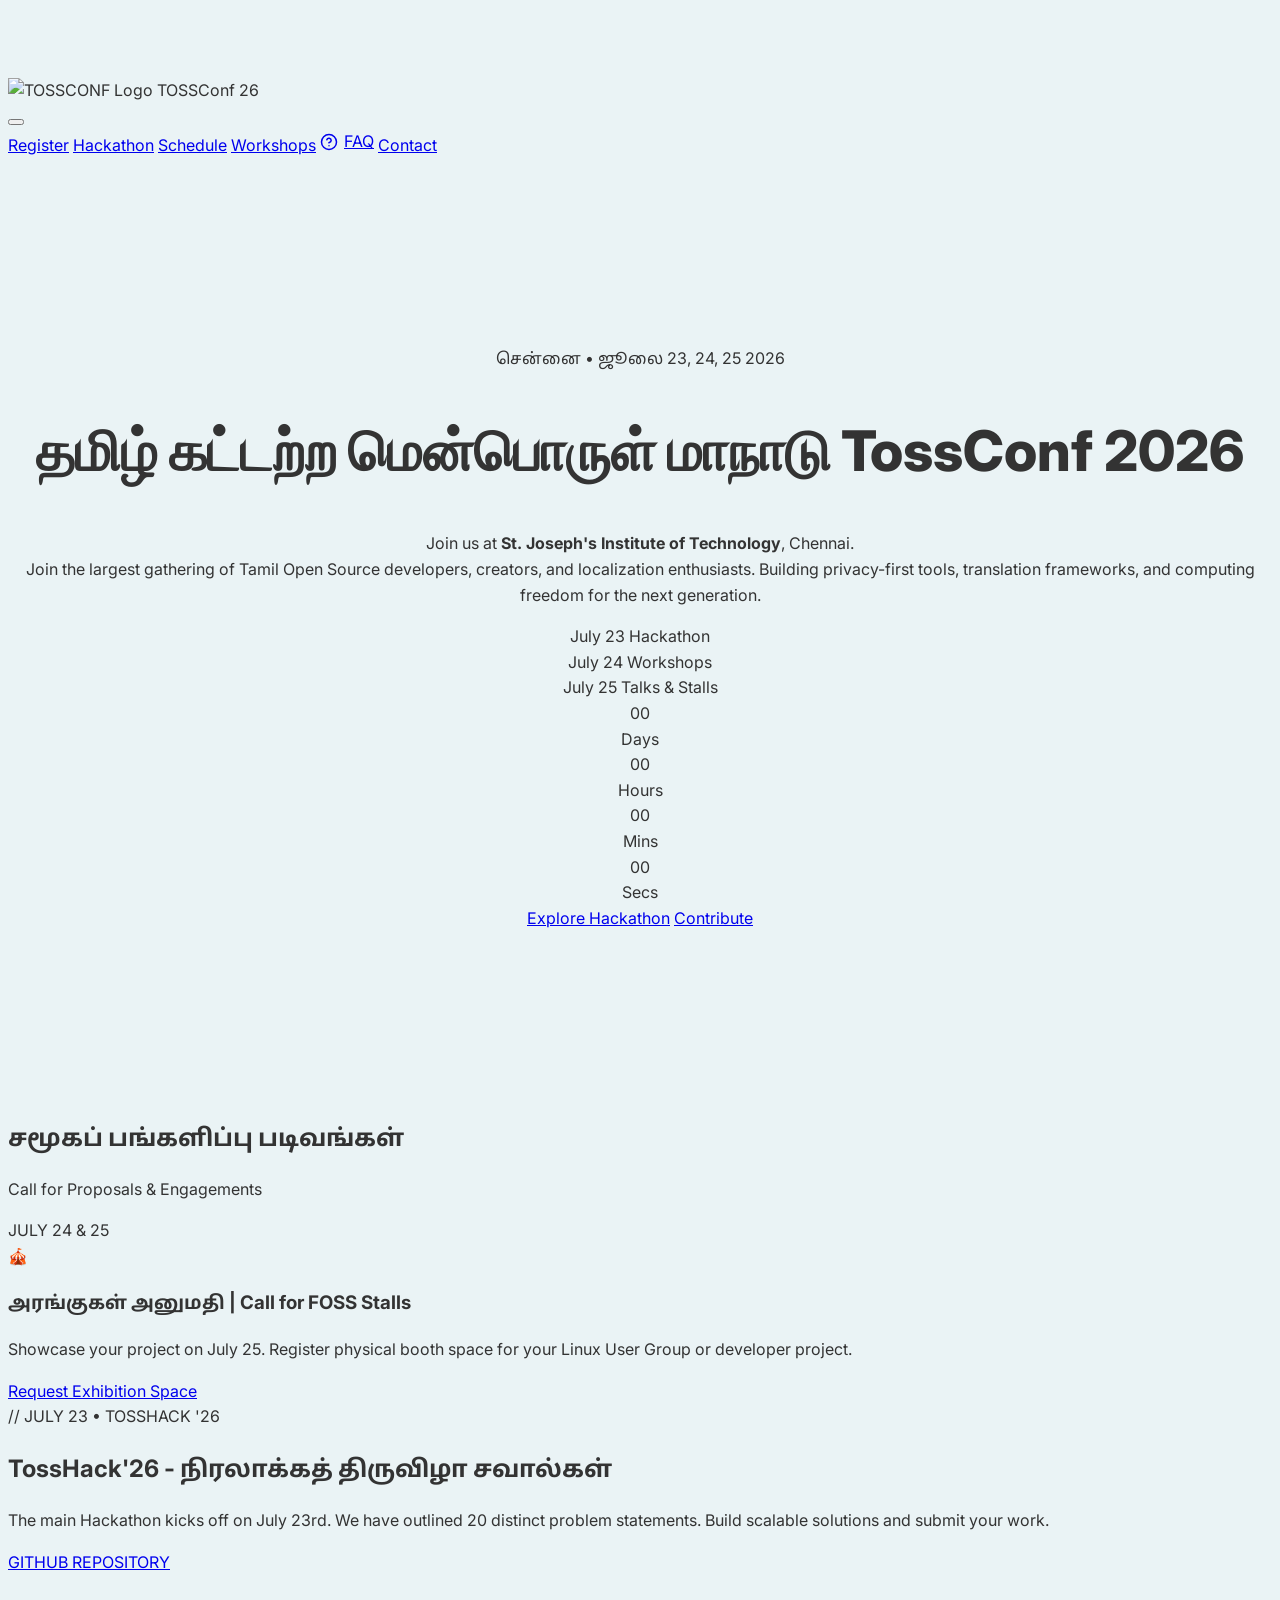
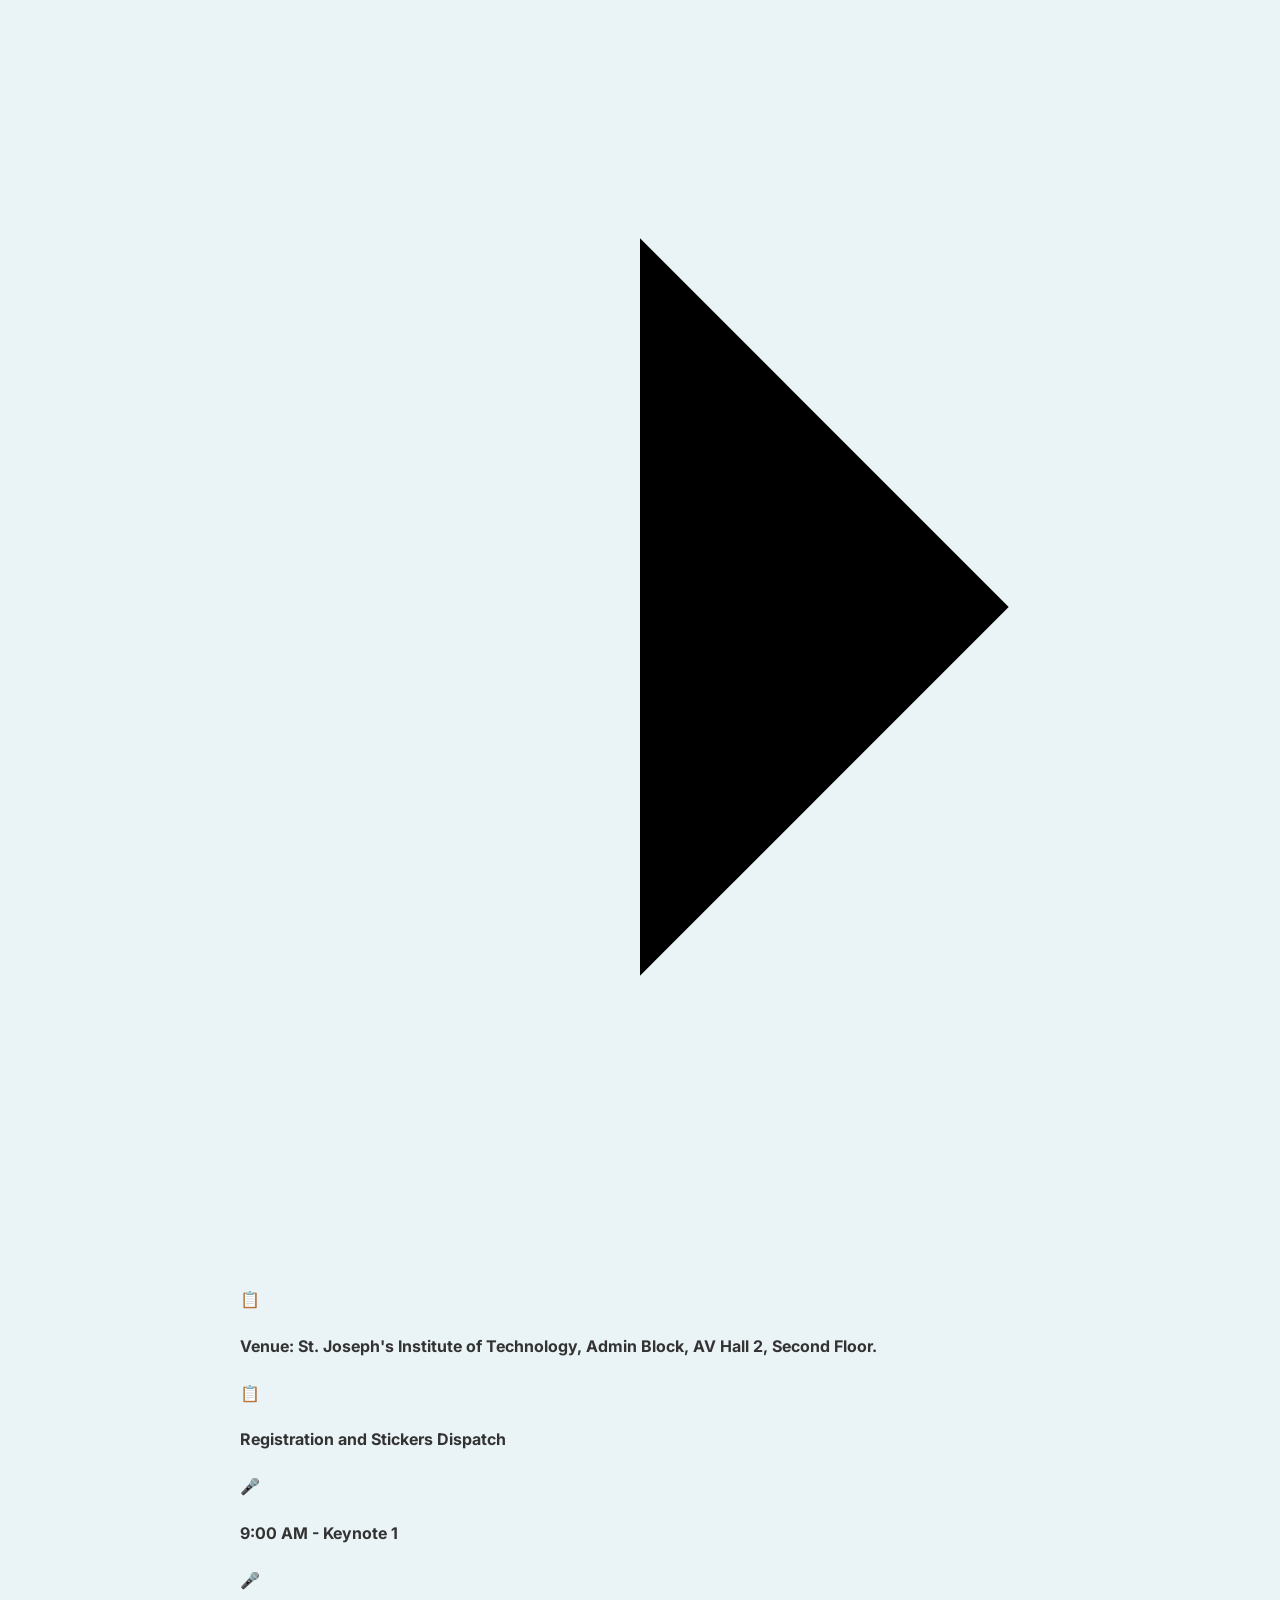
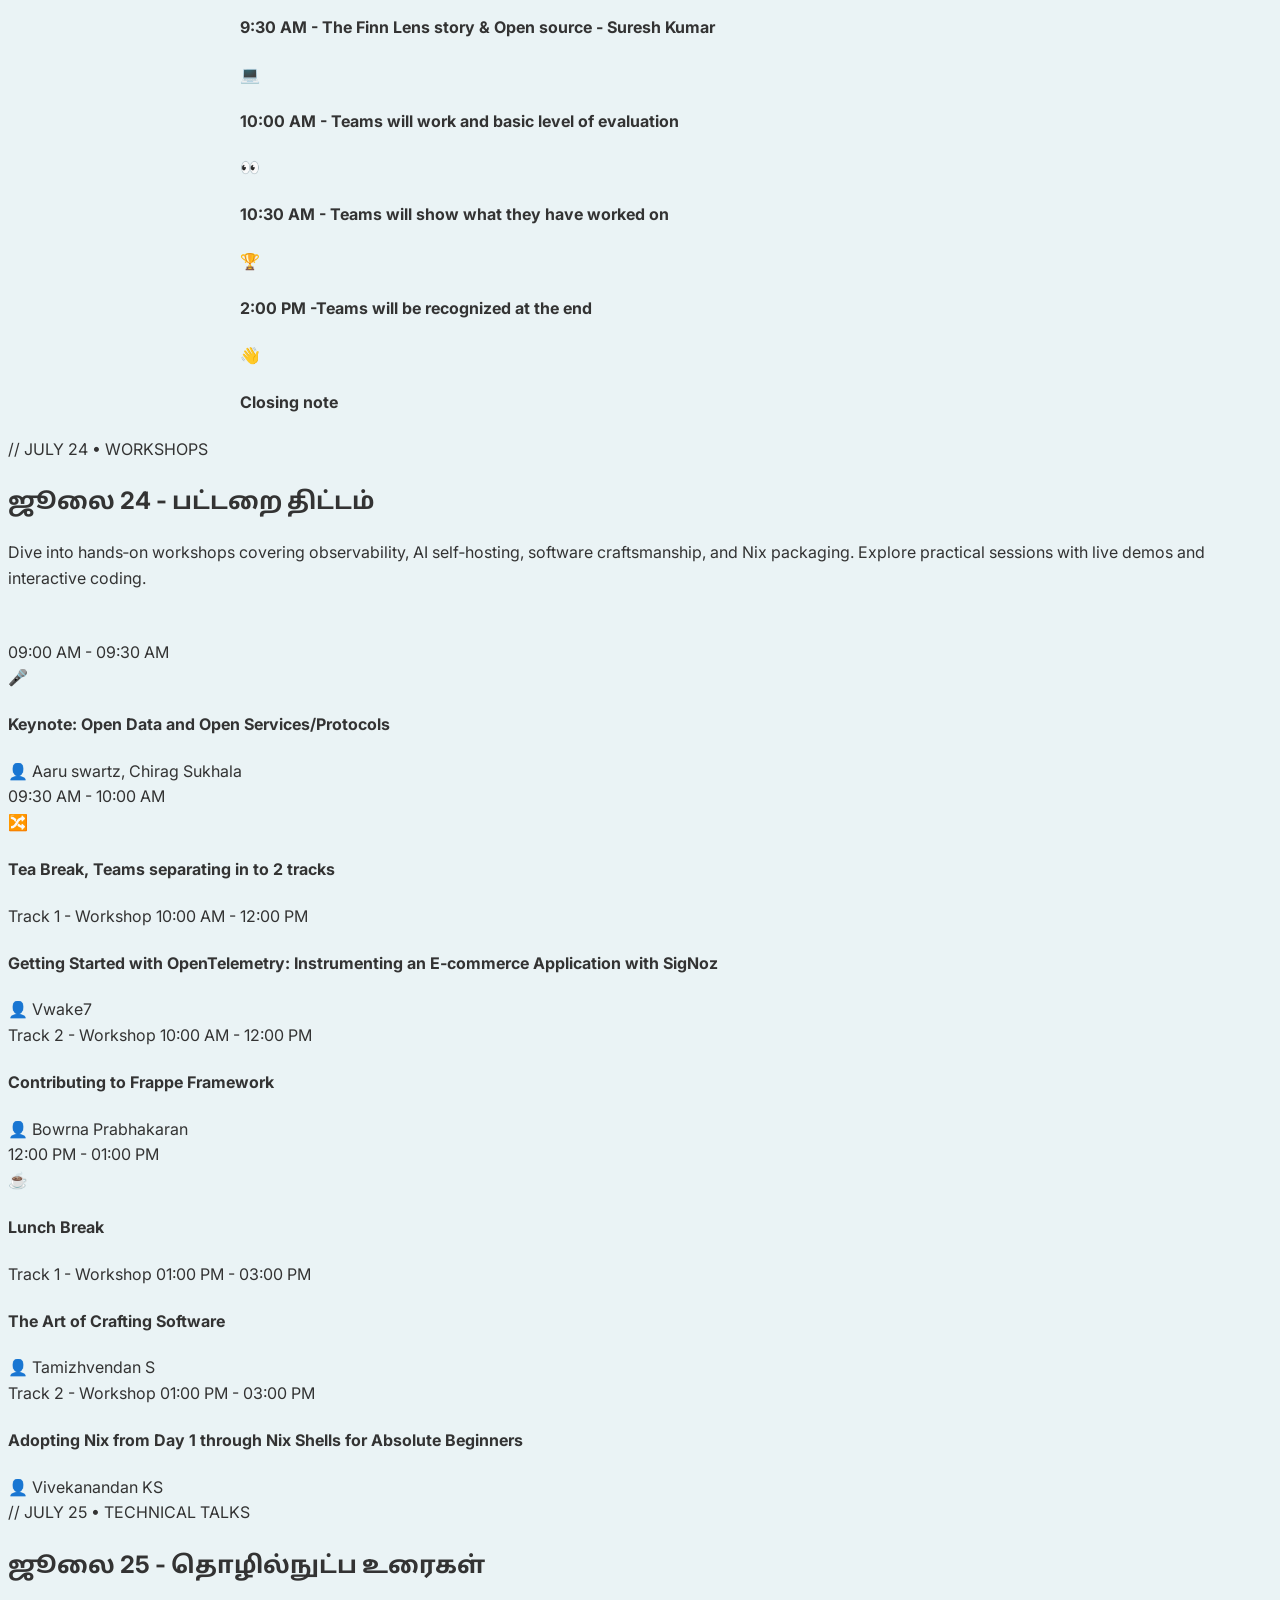
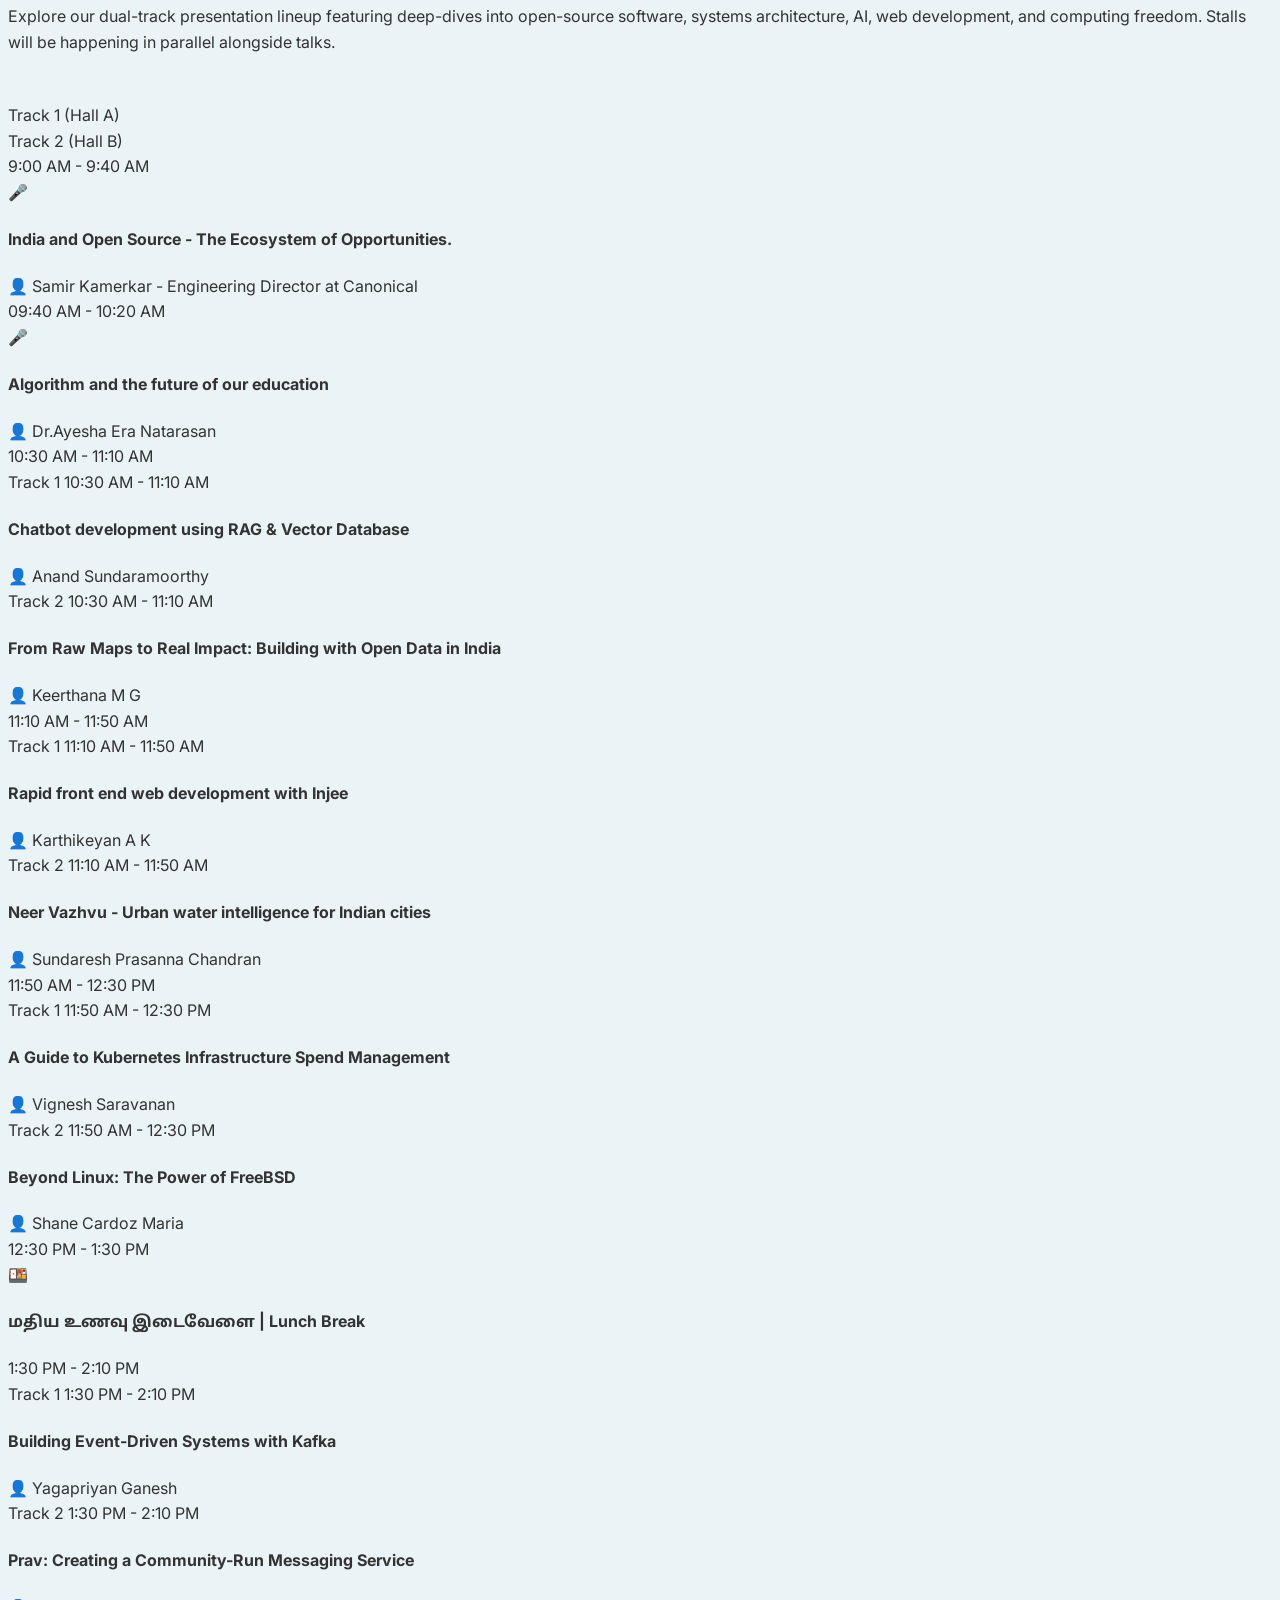
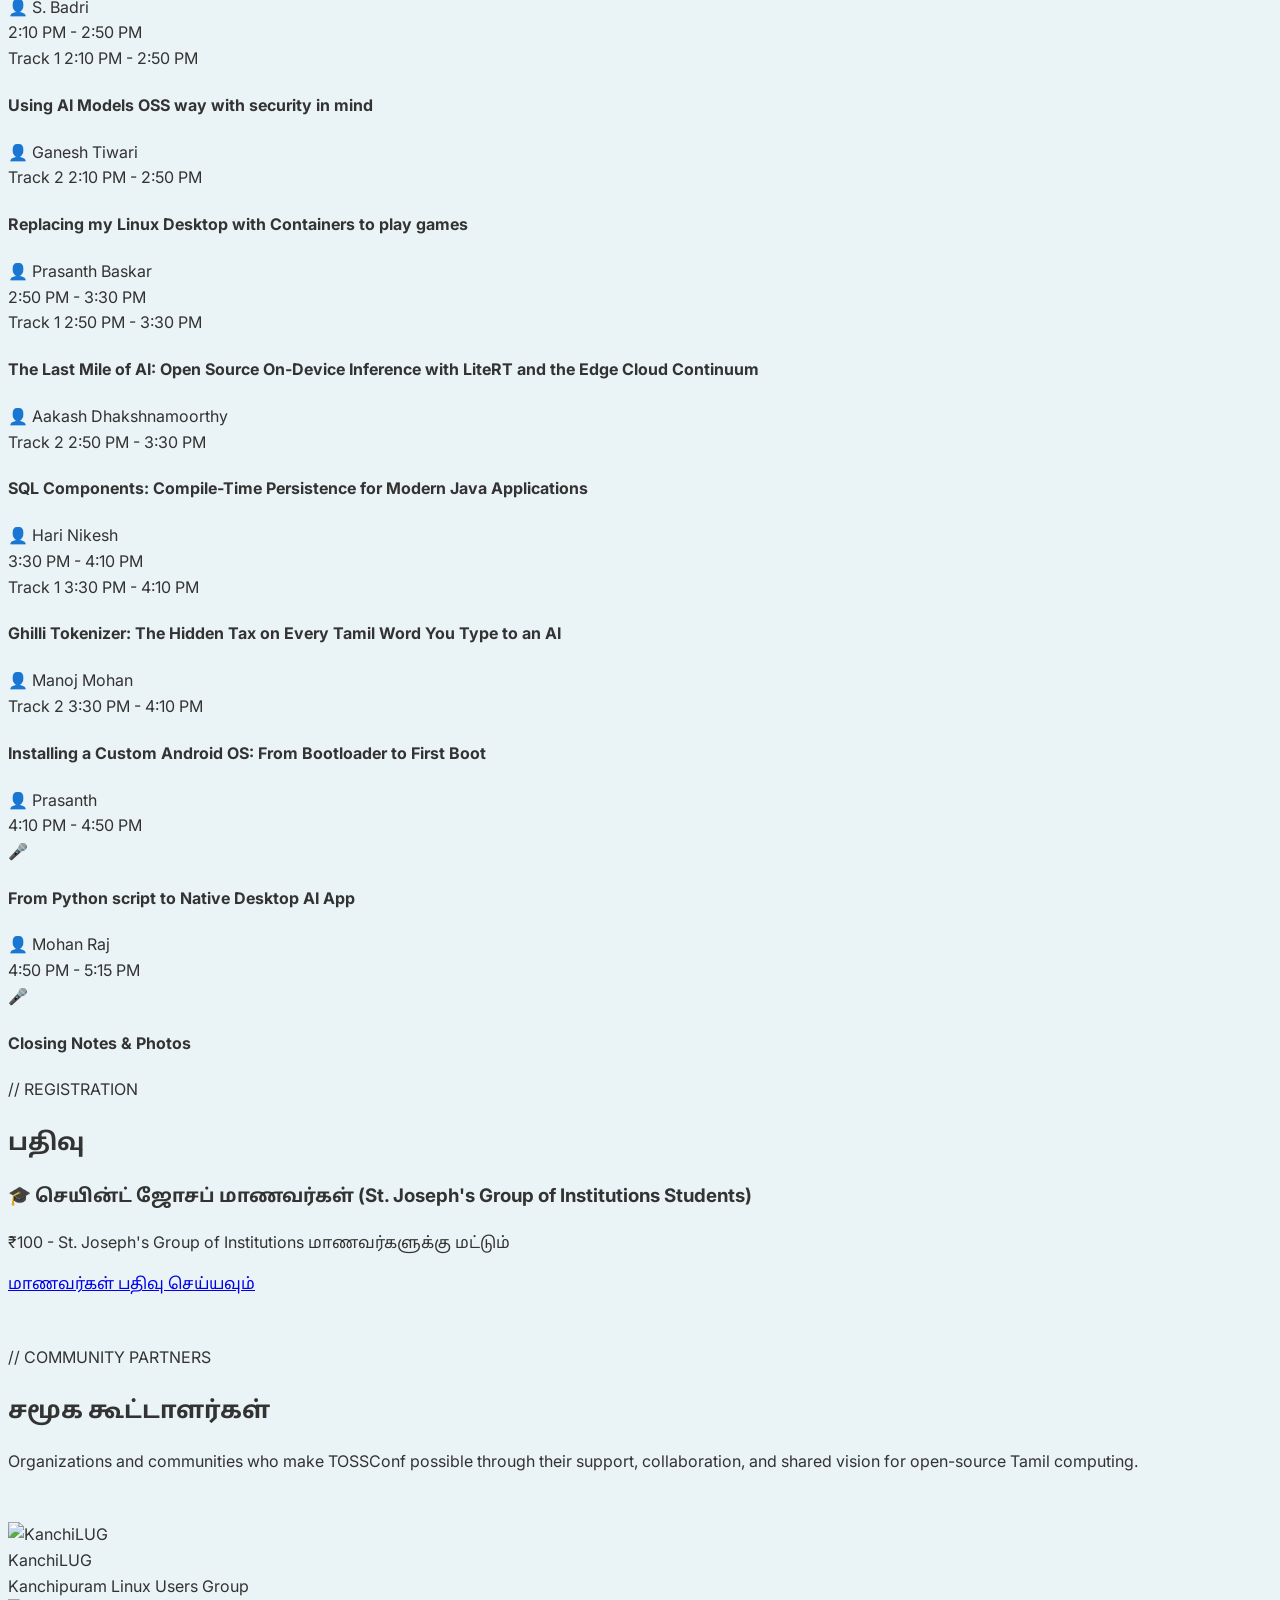
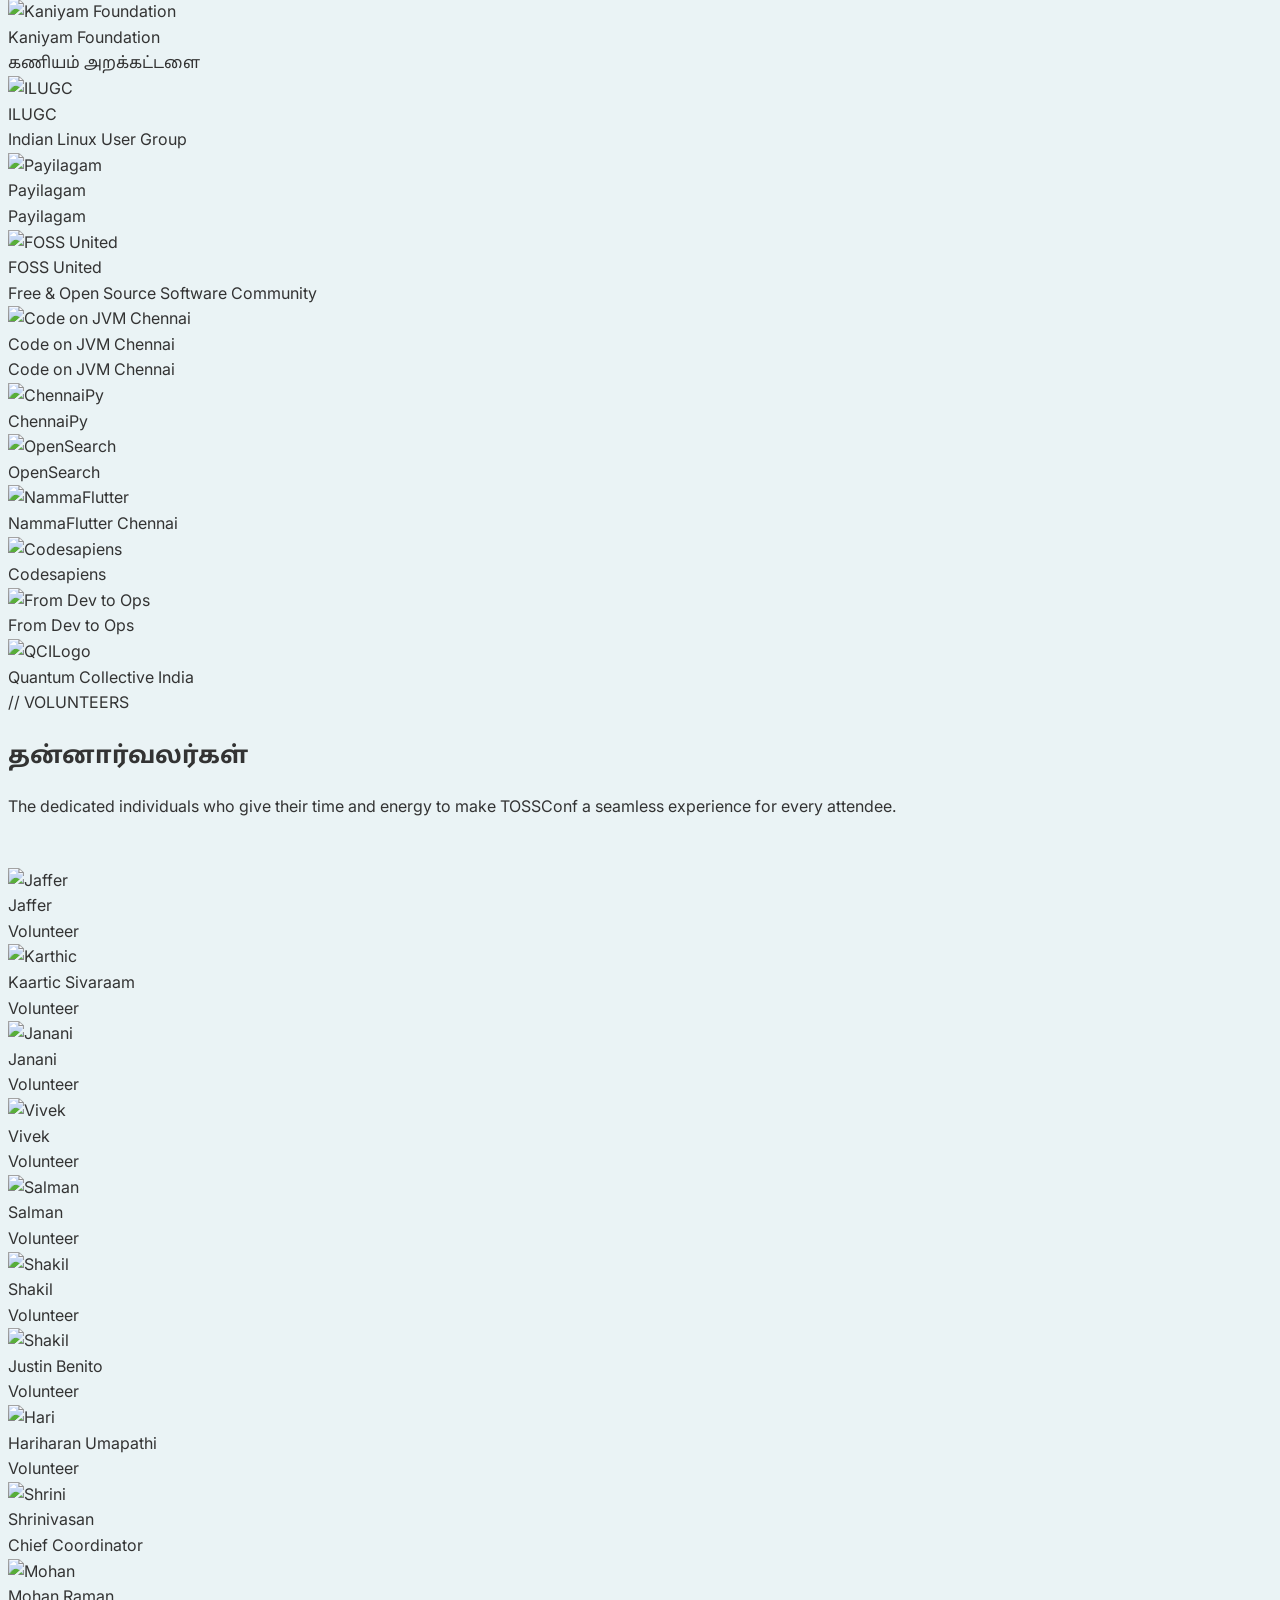
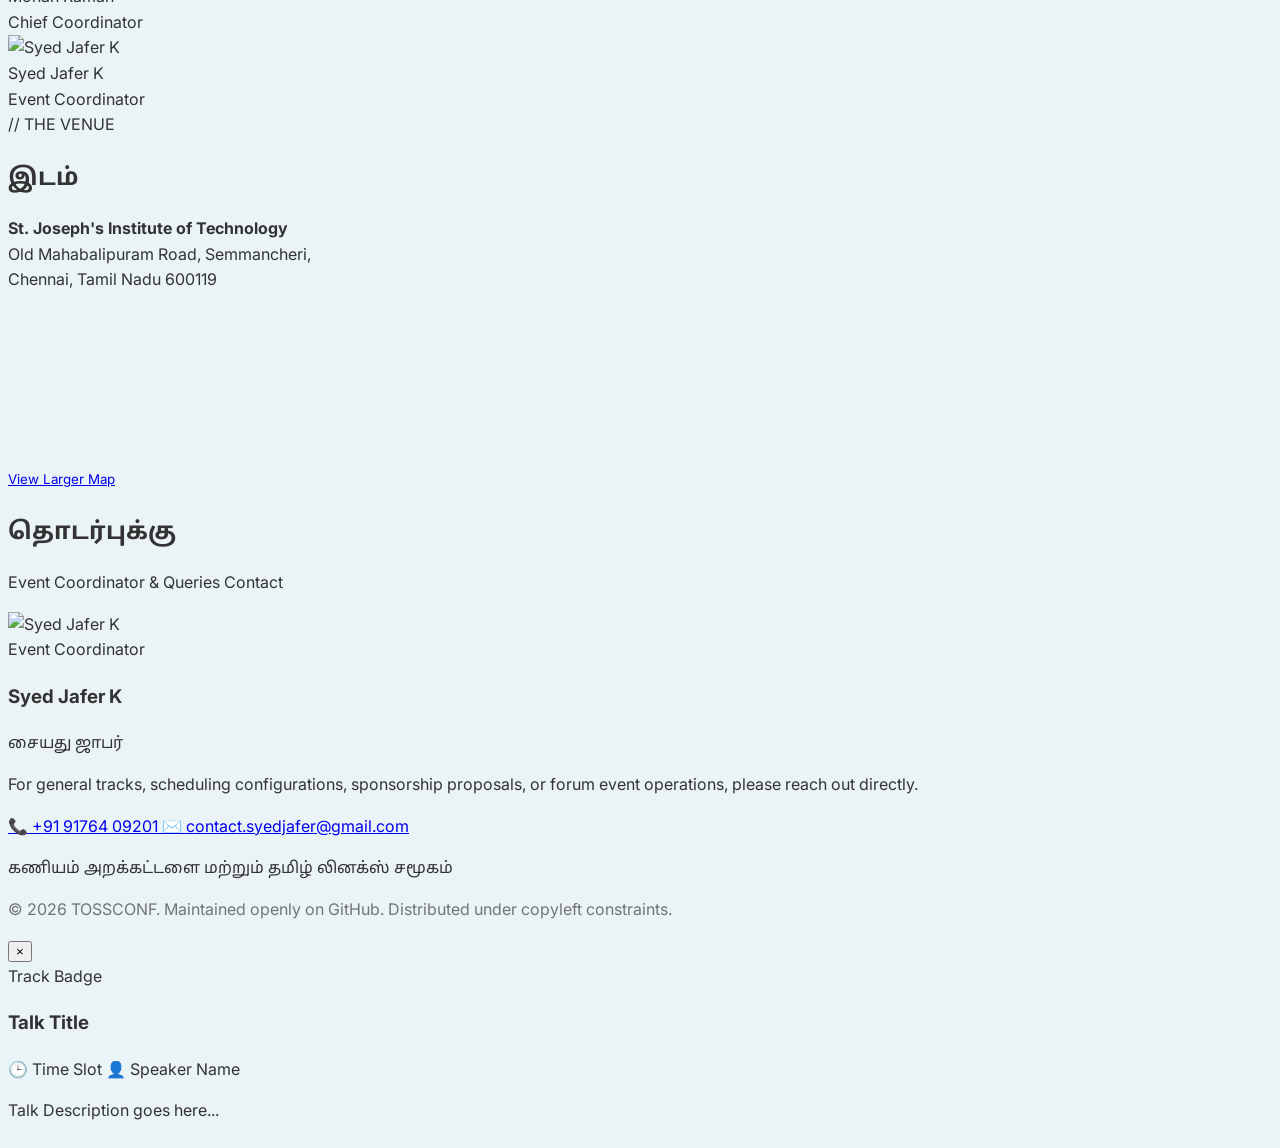
==== commit be6d05c3: "Forum Links added for workshop for Pre-requisites" ====
--- a/index.html
+++ b/index.html
@@ -14,7 +14,7 @@
     <meta property="og:title" content="TOSSCONF 2026 | தமிழ் கட்டற்ற மென்பொருள் மாநாடு" />
     <meta property="og:description"
         content="Join the largest gathering of Tamil Open Source developers, creators, and computing freedom enthusiasts at St. Joseph's Institute of Technology, Chennai." />
-    <meta property="og:image" content="images/hero_bg1.svg" />
+    <meta property="og:image" content="images/hero_bg1.png" />
 
     <link rel="stylesheet" href="style.css" />
 
@@ -27,7 +27,7 @@
     <nav class="navbar glass">
         <div class="container nav-container">
             <div class="nav-logo">
-                <img src="images/hero_bg1.svg" alt="TOSSCONF Logo" class="logo-img" />
+                <img src="images/hero_bg1.png" alt="TOSSCONF Logo" class="logo-img" />
                 <span class="logo-text">TOSSConf <span class="logo-year">26</span></span>
             </div>
             <button class="menu-toggle" aria-label="Toggle Menu" id="menu-toggle">
@@ -167,6 +167,8 @@
                         scalable solutions and submit your work.
                     </p>
 
+
+
                 </div>
                 <a href="https://github.com/tossconf/TossHack26-ProblemStatements/issues" target="_blank"
                     class="btn-github glass">
@@ -182,26 +184,38 @@
                 <div class="interval-card" style="grid-column: 1 / -1; justify-content: flex-start; text-align: left;">
                     <div class="interval-details">
                         <span class="interval-icon">📋</span>
+                        <h4 class="interval-title tamil-font">Venue: St. Joseph's Institute of Technology, Admin Block, AV Hall 2, Second Floor.</h4>
+                    </div>
+                </div>
+                <div class="interval-card" style="grid-column: 1 / -1; justify-content: flex-start; text-align: left;">
+                    <div class="interval-details">
+                        <span class="interval-icon">📋</span>
                         <h4 class="interval-title tamil-font">Registration and Stickers Dispatch</h4>
                     </div>
                 </div>
                 <div class="interval-card" style="grid-column: 1 / -1; justify-content: flex-start; text-align: left;">
                     <div class="interval-details">
                         <span class="interval-icon">🎤</span>
-                        <h4 class="interval-title tamil-font">9:00 AM - Keynote</h4>
+                        <h4 class="interval-title tamil-font">9:00 AM - Keynote 1</h4>
                     </div>
                 </div>
                 <div class="interval-card" style="grid-column: 1 / -1; justify-content: flex-start; text-align: left;">
                     <div class="interval-details">
+                        <span class="interval-icon">🎤</span>
+                        <h4 class="interval-title tamil-font">9:30 AM - The Finn Lens story & Open source - Suresh Kumar </h4>
+                    </div>
+                </div>
+                <div class="interval-card" style="grid-column: 1 / -1; justify-content: flex-start; text-align: left;">
+                    <div class="interval-details">
                         <span class="interval-icon">💻</span>
-                        <h4 class="interval-title tamil-font">9:30 AM - Teams will work and basic level of evaluation
+                        <h4 class="interval-title tamil-font">10:00 AM - Teams will work and basic level of evaluation
                         </h4>
                     </div>
                 </div>
                 <div class="interval-card" style="grid-column: 1 / -1; justify-content: flex-start; text-align: left;">
                     <div class="interval-details">
                         <span class="interval-icon">👀</span>
-                        <h4 class="interval-title tamil-font">10:00 AM - Teams will show what they have worked on</h4>
+                        <h4 class="interval-title tamil-font">10:30 AM - Teams will show what they have worked on</h4>
                     </div>
                 </div>
                 <div class="interval-card" style="grid-column: 1 / -1; justify-content: flex-start; text-align: left;">
@@ -282,7 +296,7 @@
                     </div>
                 </div>
                 <div class="interval-card" data-track="all">
-                    <div class="interval-time">01:00 PM - 02:00 PM</div>
+                    <div class="interval-time">12:00 PM - 01:00 PM</div>
                     <div class="interval-details">
                         <span class="interval-icon">☕</span>
                         <h4 class="interval-title tamil-font">Lunch Break</h4>
@@ -609,15 +623,16 @@
                 <div class="section-tagline">// REGISTRATION</div>
                 <h2 class="section-title tamil-font">பதிவு</h2>
                 <div class="payment-container">
+                    <!--<h2>Registration is Closed</h2>-->
                     <!-- General Public -->
-                    <div class="payment-section">
+                    <!--<div class="payment-section">
                         <h3>🧑 பொதுமக்கள் (General Public)</h3>
                         <p>₹200 - நுழைவு, கலந்துகொள்ளல் மற்றும் கான்ஃபரன்ஸ் கிட்</p>
                         <div class="btn-wrapper">
                             <a href="https://pages.razorpay.com/tossconf26" class="btn-primary glass registration-btn"
                                 target="_blank" rel="noopener">பொதுமக்கள் பதிவு செய்யவும்</a>
                         </div>
-                    </div>
+                    </div>-->
 
                     <!-- SJIT Students -->
                     <div class="payment-section">
@@ -768,6 +783,71 @@
             <div class="volunteers-grid">
                 <div class="volunteer-card">
                     <div class="volunteer-photo-wrap">
+                        <img src="images/volunteers/jaffer.jpeg" alt="Jaffer" class="volunteer-photo" loading="lazy" />
+                    </div>
+                    <div class="volunteer-name">Jaffer</div>
+                    <div class="volunteer-role">Volunteer</div>
+                </div>
+                <div class="volunteer-card">
+                    <div class="volunteer-photo-wrap">
+                        <img src="images/volunteers/kaartic.jpeg" alt="Karthic" class="volunteer-photo"
+                            loading="lazy" />
+                    </div>
+                    <div class="volunteer-name">Kaartic Sivaraam</div>
+                    <div class="volunteer-role">Volunteer</div>
+                </div>
+
+                <div class="volunteer-card">
+                    <div class="volunteer-photo-wrap">
+                        <img src="images/volunteers/janani.jpeg" alt="Janani" class="volunteer-photo" loading="lazy" />
+                    </div>
+                    <div class="volunteer-name">Janani</div>
+                    <div class="volunteer-role">Volunteer</div>
+                </div>
+
+
+
+
+
+                <div class="volunteer-card">
+                    <div class="volunteer-photo-wrap">
+                        <img src="images/volunteers/vivek.jpg" alt="Vivek" class="volunteer-photo" loading="lazy" />
+                    </div>
+                    <div class="volunteer-name">Vivek</div>
+                    <div class="volunteer-role">Volunteer</div>
+                </div>
+
+                <div class="volunteer-card">
+                    <div class="volunteer-photo-wrap">
+                        <img src="images/volunteers/salman.jpg" alt="Salman" class="volunteer-photo" loading="lazy" />
+                    </div>
+                    <div class="volunteer-name">Salman</div>
+                    <div class="volunteer-role">Volunteer</div>
+                </div>
+                <div class="volunteer-card">
+                    <div class="volunteer-photo-wrap">
+                        <img src="images/volunteers/shakil.jpeg" alt="Shakil" class="volunteer-photo" loading="lazy" />
+                    </div>
+                    <div class="volunteer-name">Shakil</div>
+                    <div class="volunteer-role">Volunteer</div>
+                </div>
+                <div class="volunteer-card">
+                    <div class="volunteer-photo-wrap">
+                        <img src="images/volunteers/justin.jpeg" alt="Shakil" class="volunteer-photo" loading="lazy" />
+                    </div>
+                    <div class="volunteer-name">Justin Benito</div>
+                    <div class="volunteer-role">Volunteer</div>
+                </div>
+                <div class="volunteer-card">
+                    <div class="volunteer-photo-wrap">
+                        <img src="images/volunteers/hari.jpg" alt="Hari" class="volunteer-photo" loading="lazy" />
+                    </div>
+                    <div class="volunteer-name">Hariharan Umapathi</div>
+                    <div class="volunteer-role">Volunteer</div>
+                </div>
+
+                <div class="volunteer-card">
+                    <div class="volunteer-photo-wrap">
                         <img src="images/volunteers/shrini.jpeg" alt="Shrini" class="volunteer-photo" loading="lazy" />
                     </div>
                     <div class="volunteer-name">Shrinivasan</div>
@@ -787,62 +867,6 @@
                     </div>
                     <div class="volunteer-name">Syed Jafer K</div>
                     <div class="volunteer-role">Event Coordinator</div>
-                </div>
-                <div class="volunteer-card">
-                    <div class="volunteer-photo-wrap">
-                        <img src="images/volunteers/salman.jpg" alt="Salman" class="volunteer-photo" loading="lazy" />
-                    </div>
-                    <div class="volunteer-name">Salman</div>
-                    <div class="volunteer-role">Volunteer</div>
-                </div>
-                <div class="volunteer-card">
-                    <div class="volunteer-photo-wrap">
-                        <img src="images/volunteers/shakil.jpeg" alt="Shakil" class="volunteer-photo" loading="lazy" />
-                    </div>
-                    <div class="volunteer-name">Shakil</div>
-                    <div class="volunteer-role">Volunteer</div>
-                </div>
-                <div class="volunteer-card">
-                    <div class="volunteer-photo-wrap">
-                        <img src="images/volunteers/hari.jpg" alt="Hari" class="volunteer-photo" loading="lazy" />
-                    </div>
-                    <div class="volunteer-name">Hariharan Umapathi</div>
-                    <div class="volunteer-role">Volunteer</div>
-                </div>
-                <div class="volunteer-card">
-                    <div class="volunteer-photo-wrap">
-                        <img src="images/volunteers/jaffer.jpeg" alt="Jaffer" class="volunteer-photo" loading="lazy" />
-                    </div>
-                    <div class="volunteer-name">Jaffer</div>
-                    <div class="volunteer-role">Volunteer</div>
-                </div>
-                <div class="volunteer-card">
-                    <div class="volunteer-photo-wrap">
-                        <img src="images/volunteers/kaartic.jpeg" alt="Karthic" class="volunteer-photo"
-                            loading="lazy" />
-                    </div>
-                    <div class="volunteer-name">Kaartic Sivaraam</div>
-                    <div class="volunteer-role">Volunteer</div>
-                </div>
-
-                <div class="volunteer-card">
-                    <div class="volunteer-photo-wrap">
-                        <img src="images/volunteers/janani.jpeg" alt="Janani" class="volunteer-photo" loading="lazy" />
-                    </div>
-                    <div class="volunteer-name">Janani</div>
-                    <div class="volunteer-role">Volunteer</div>
-                </div>
-
-
-
-
-
-                <div class="volunteer-card">
-                    <div class="volunteer-photo-wrap">
-                        <img src="images/volunteers/vivek.jpg" alt="Vivek" class="volunteer-photo" loading="lazy" />
-                    </div>
-                    <div class="volunteer-name">Vivek</div>
-                    <div class="volunteer-role">Volunteer</div>
                 </div>
             </div>
         </div>
@@ -984,6 +1008,7 @@
                 </div>
                 <div class="talk-modal-body">
                     <p id="talk-modal-desc" class="talk-modal-desc">Talk Description goes here...</p>
+                    <a id="talk-modal-prereq"></a>
                 </div>
             </div>
         </div>
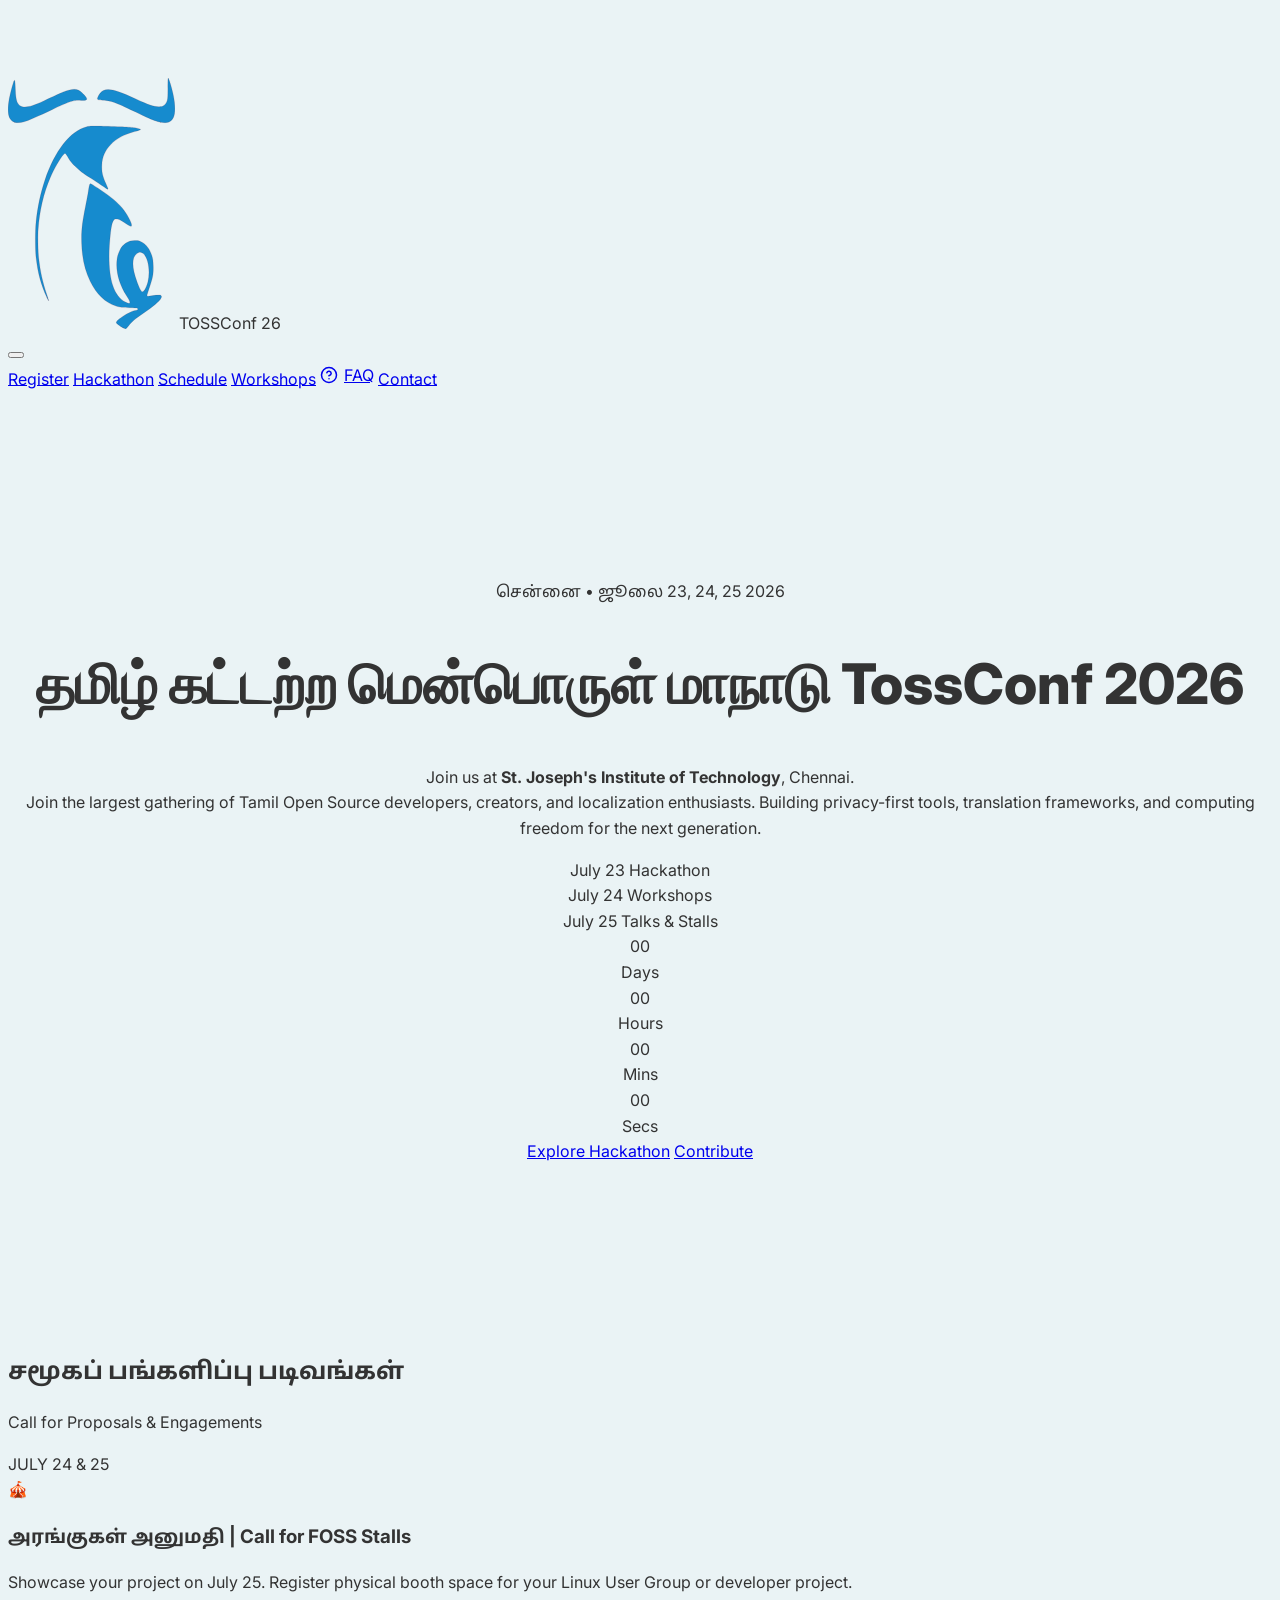
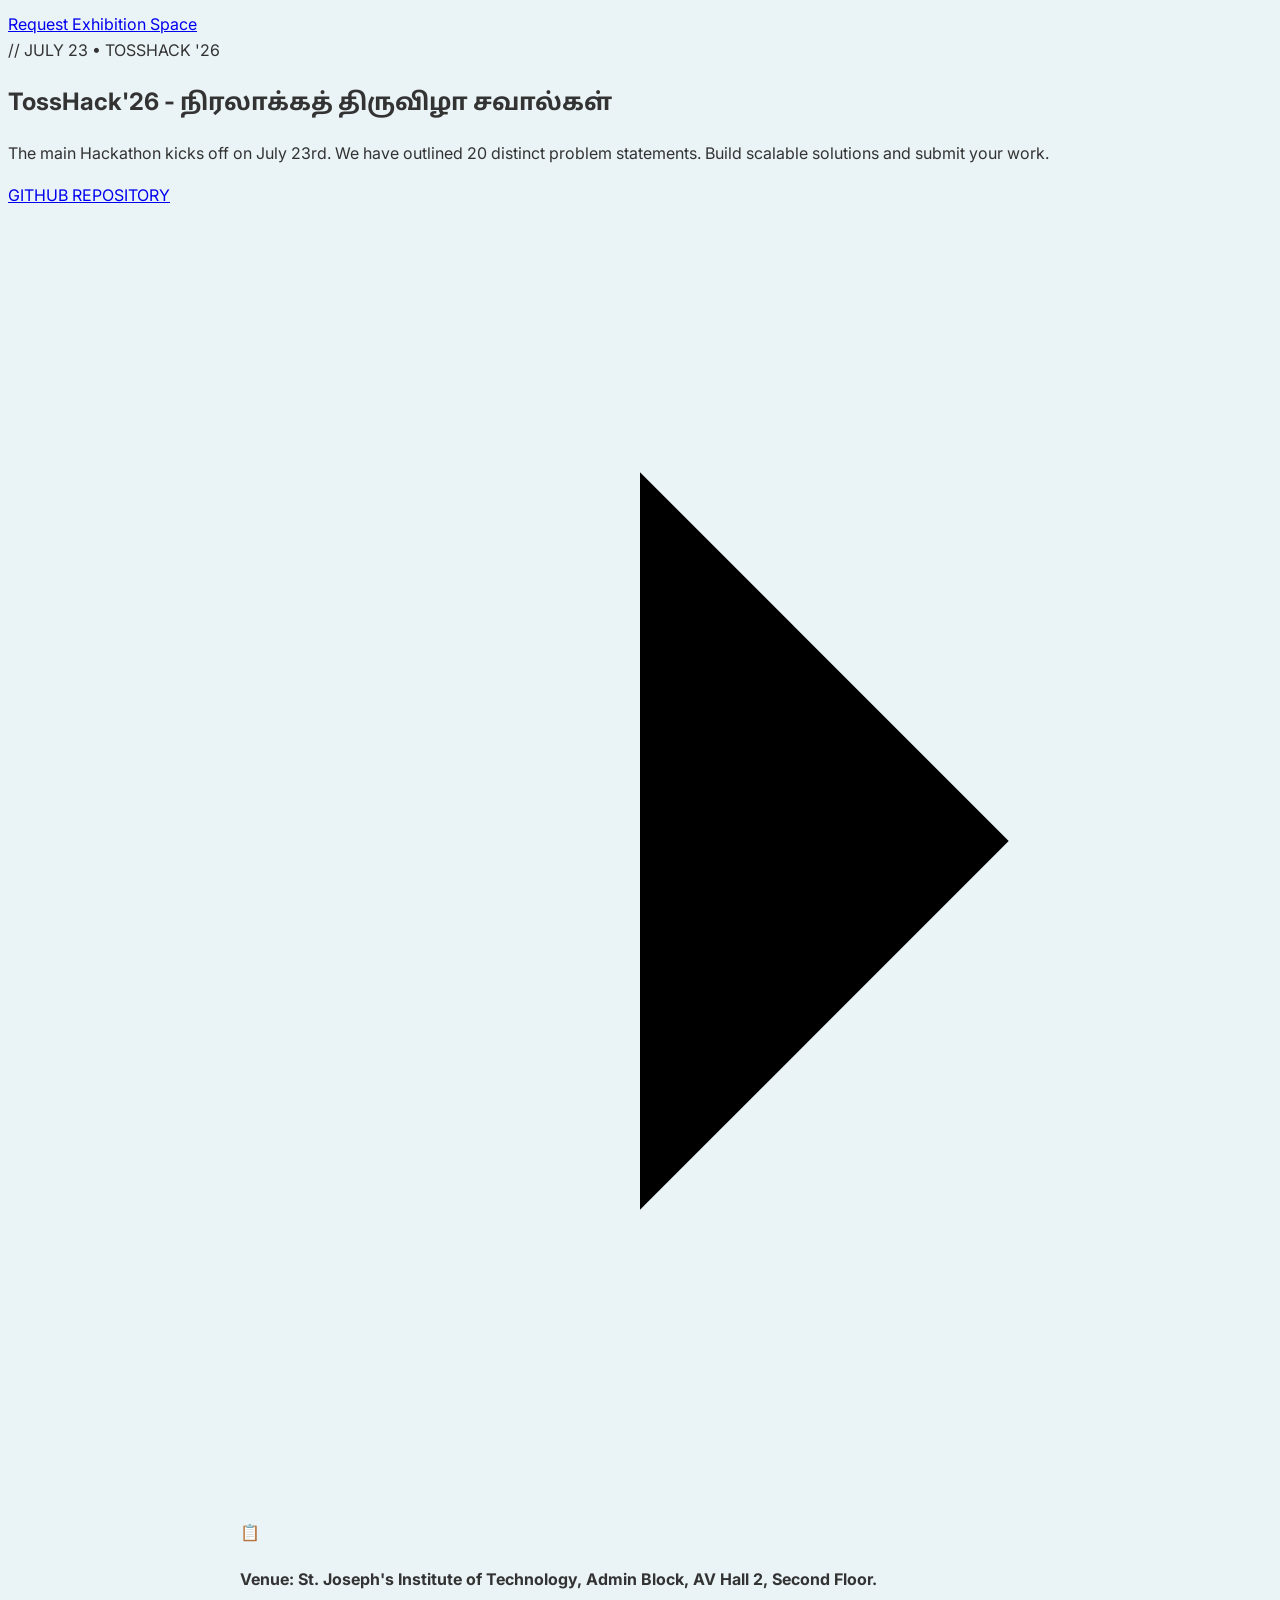
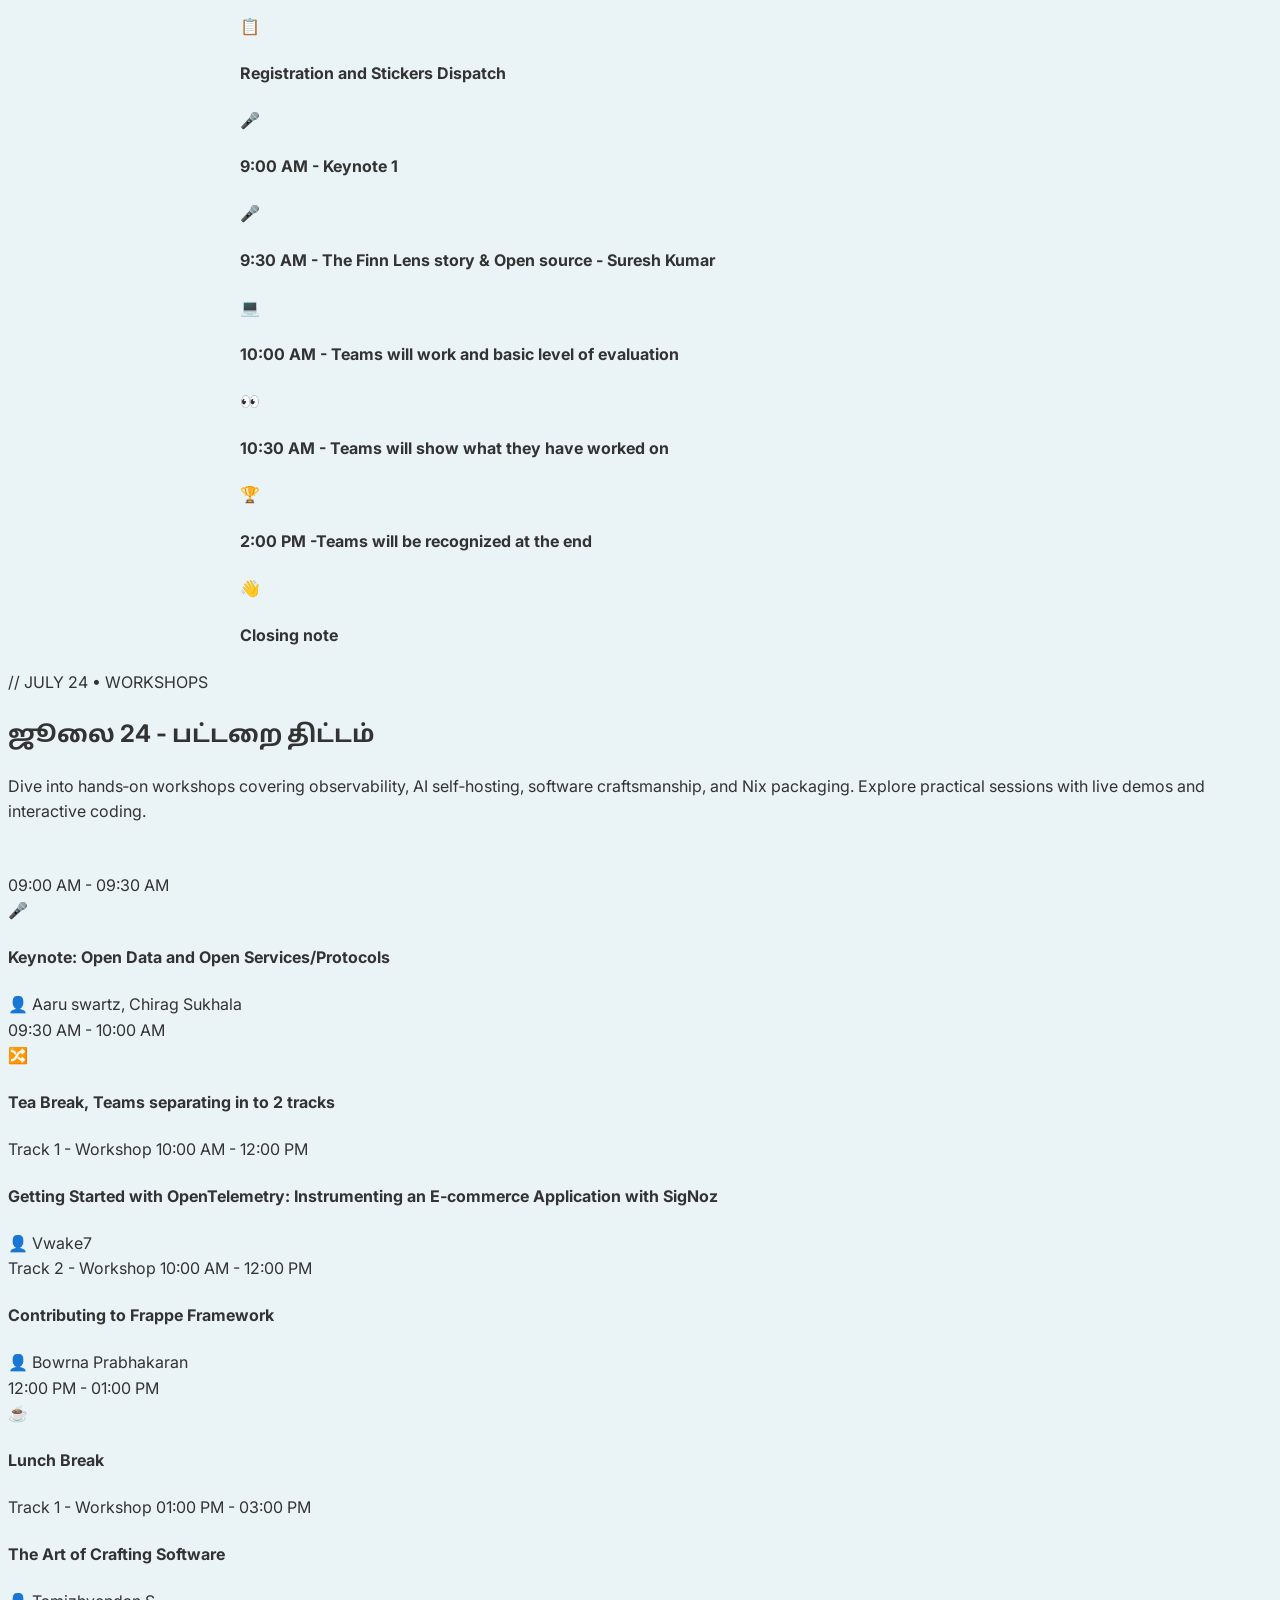
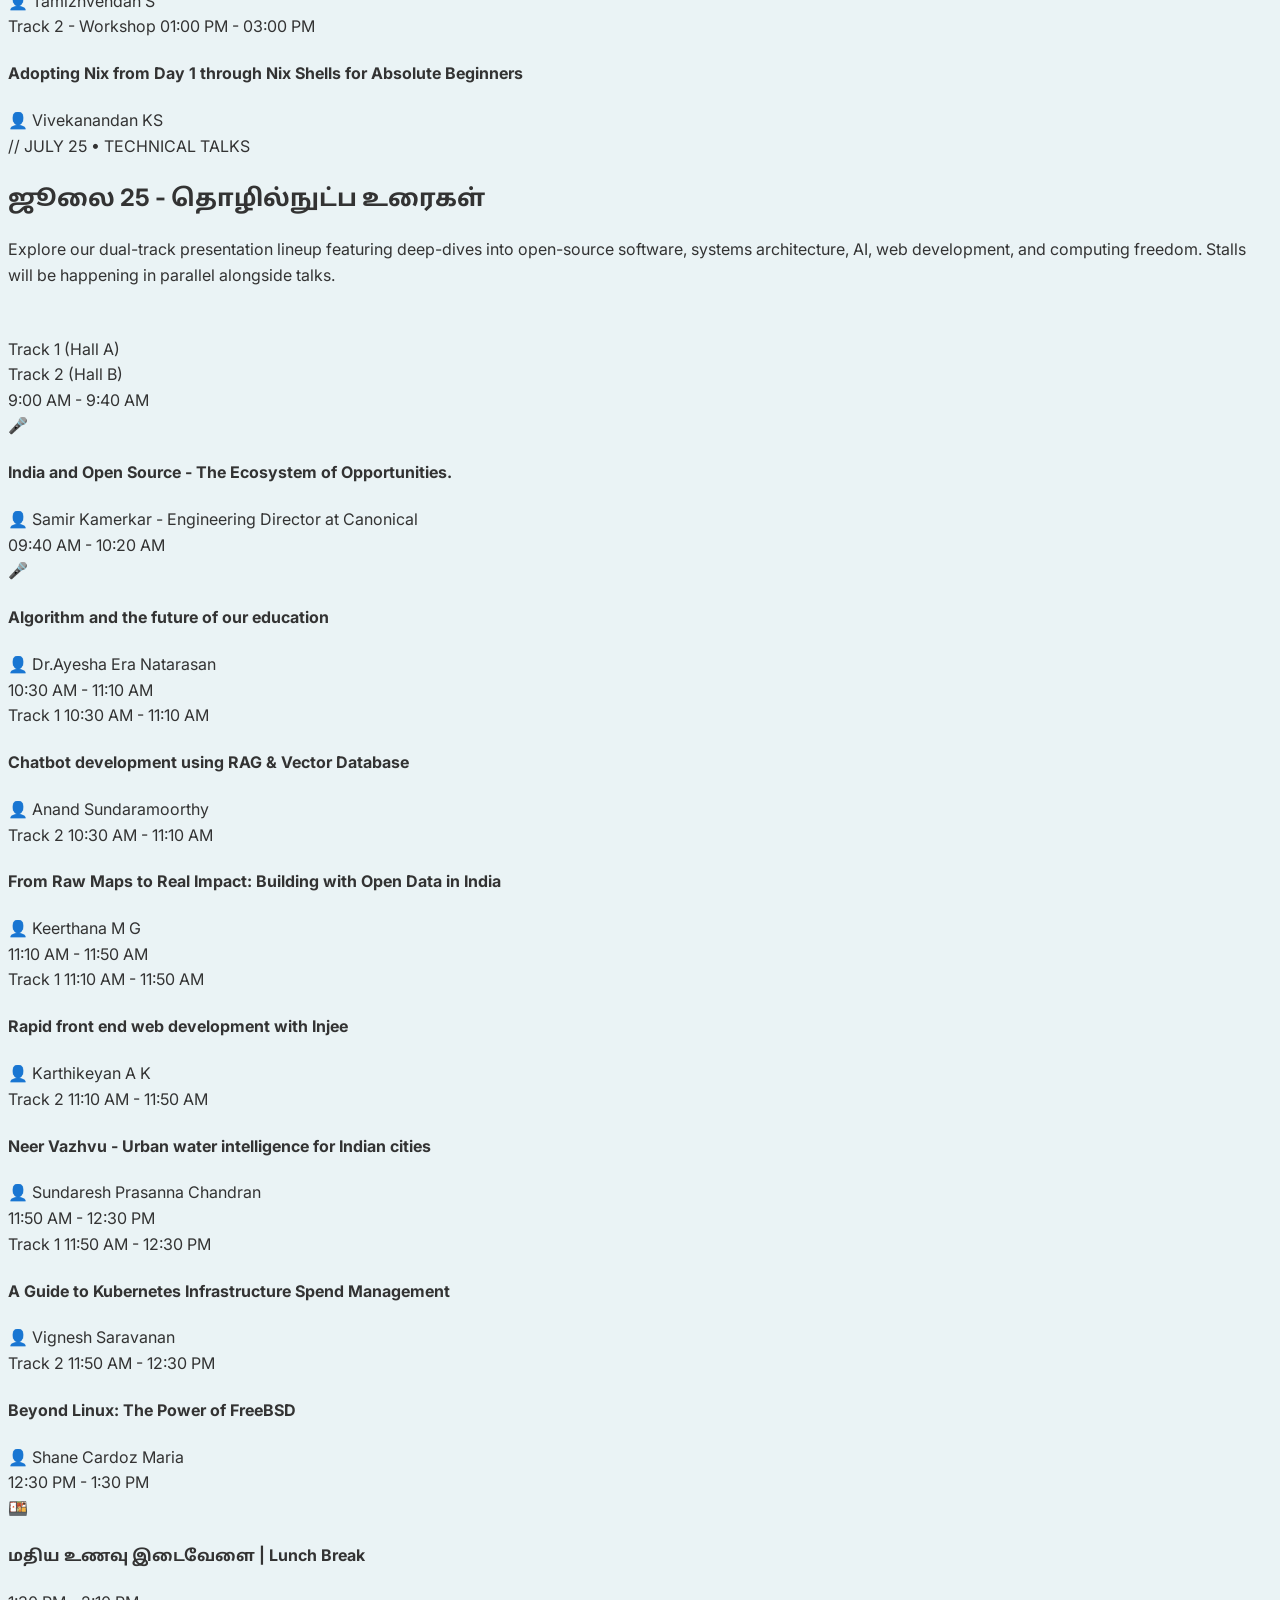
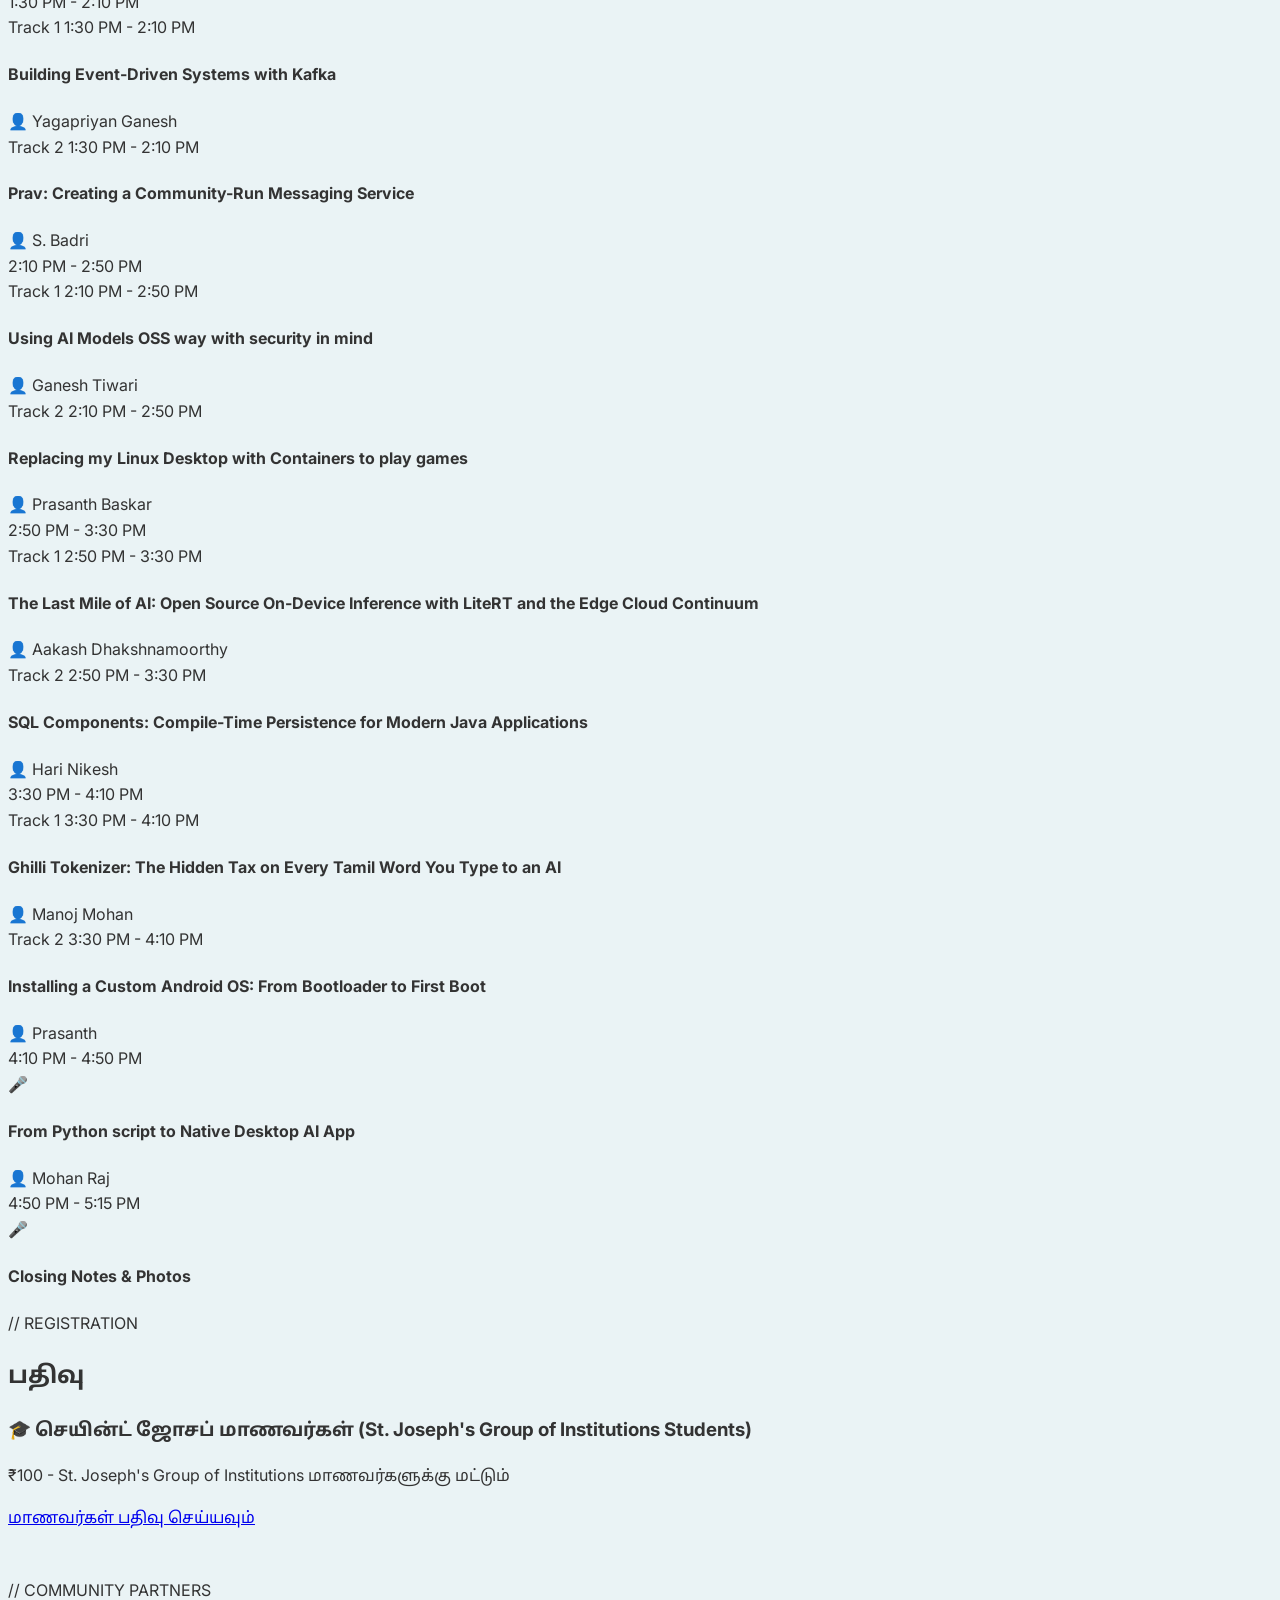
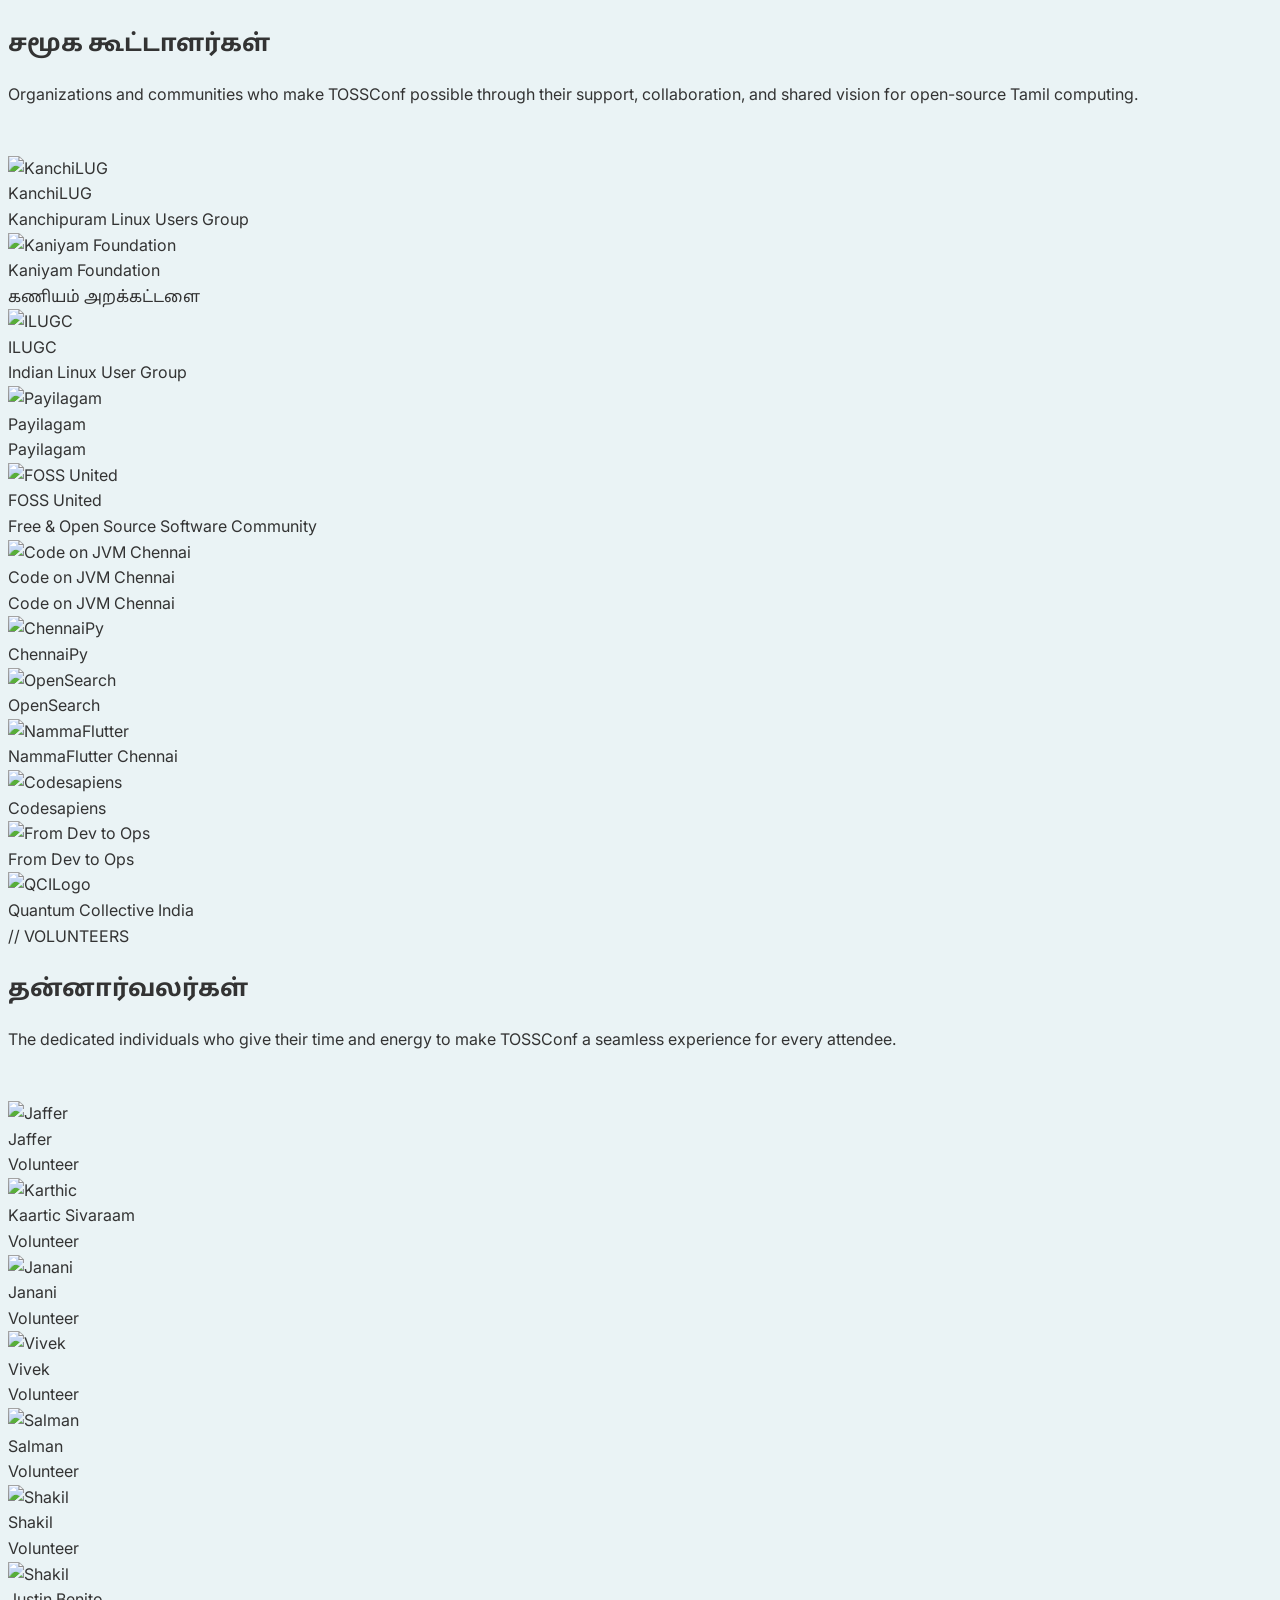
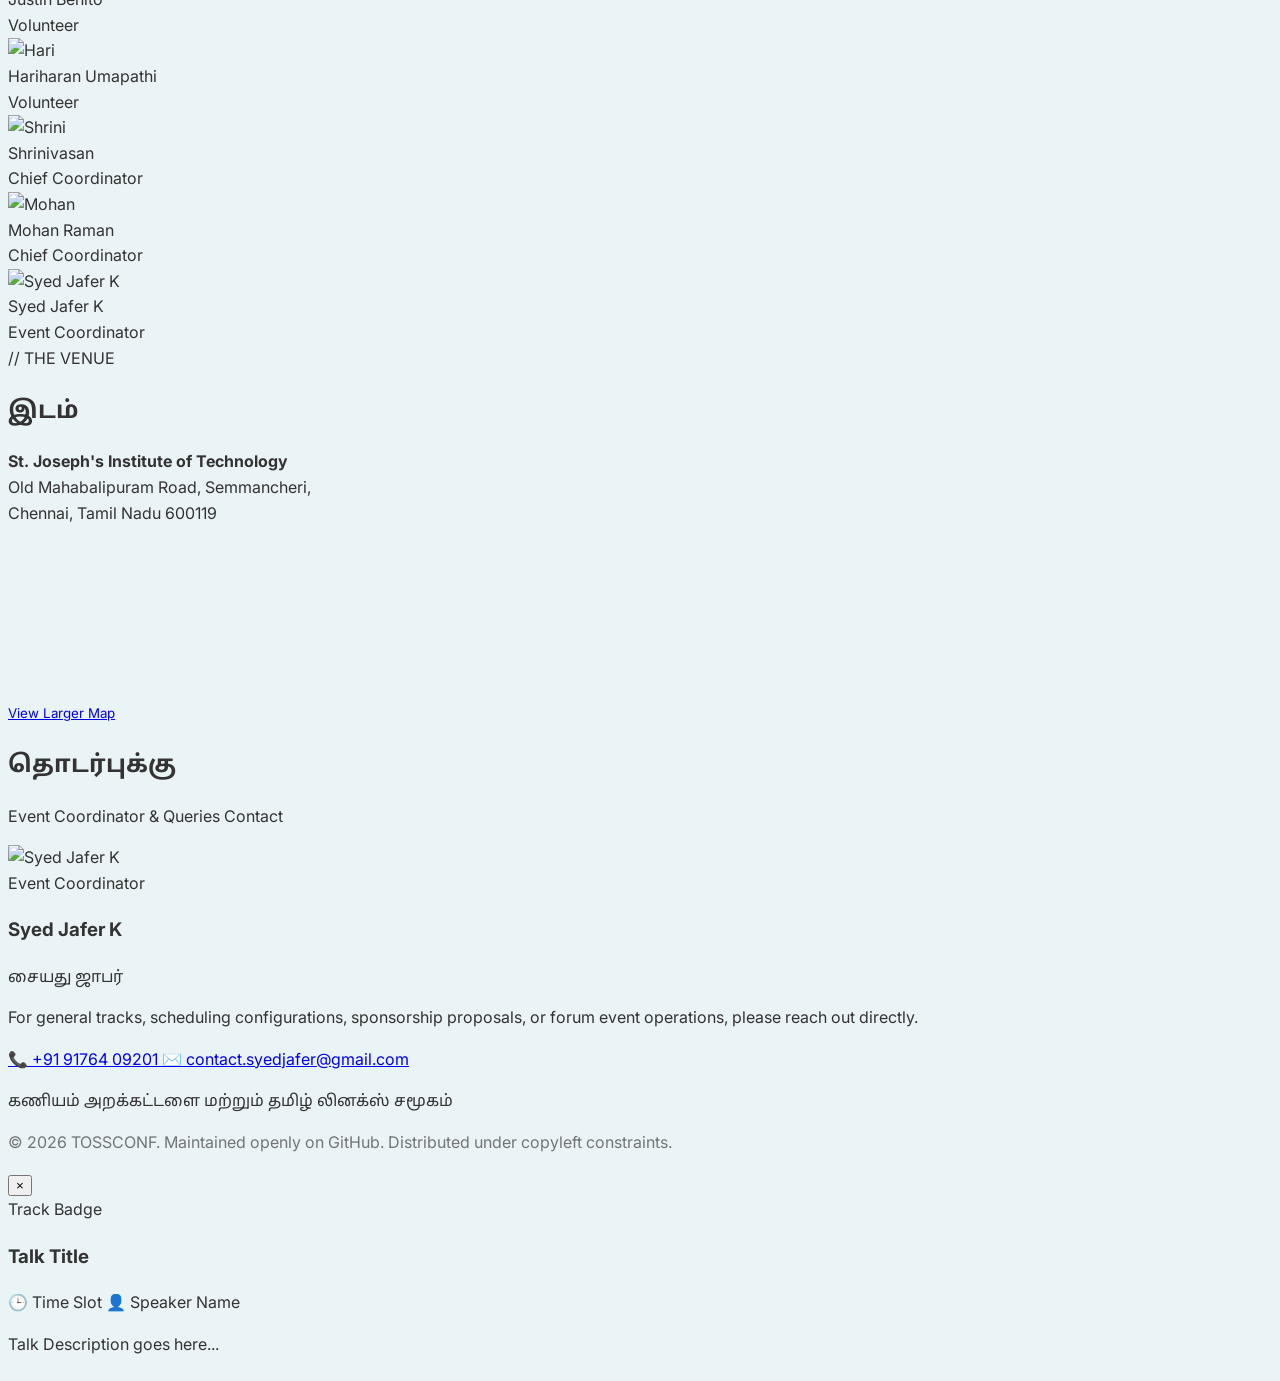
==== commit e6dccaac: "Merge a74d0ca80e39d723135485f2db3a71f1142a757d into 832996cef2c05a403c5f8d71deb8a8c3564faea5" ====
--- a/index.html
+++ b/index.html
@@ -14,7 +14,7 @@
     <meta property="og:title" content="TOSSCONF 2026 | தமிழ் கட்டற்ற மென்பொருள் மாநாடு" />
     <meta property="og:description"
         content="Join the largest gathering of Tamil Open Source developers, creators, and computing freedom enthusiasts at St. Joseph's Institute of Technology, Chennai." />
-    <meta property="og:image" content="images/hero_bg1.png" />
+    <meta property="og:image" content="images/hero_bg1.svg" />
 
     <link rel="stylesheet" href="style.css" />
 
@@ -27,7 +27,7 @@
     <nav class="navbar glass">
         <div class="container nav-container">
             <div class="nav-logo">
-                <img src="images/hero_bg1.png" alt="TOSSCONF Logo" class="logo-img" />
+                <img src="images/hero_bg1.svg" alt="TOSSCONF Logo" class="logo-img" />
                 <span class="logo-text">TOSSConf <span class="logo-year">26</span></span>
             </div>
             <button class="menu-toggle" aria-label="Toggle Menu" id="menu-toggle">
@@ -1008,7 +1008,6 @@
                 </div>
                 <div class="talk-modal-body">
                     <p id="talk-modal-desc" class="talk-modal-desc">Talk Description goes here...</p>
-                    <a id="talk-modal-prereq"></a>
                 </div>
             </div>
         </div>
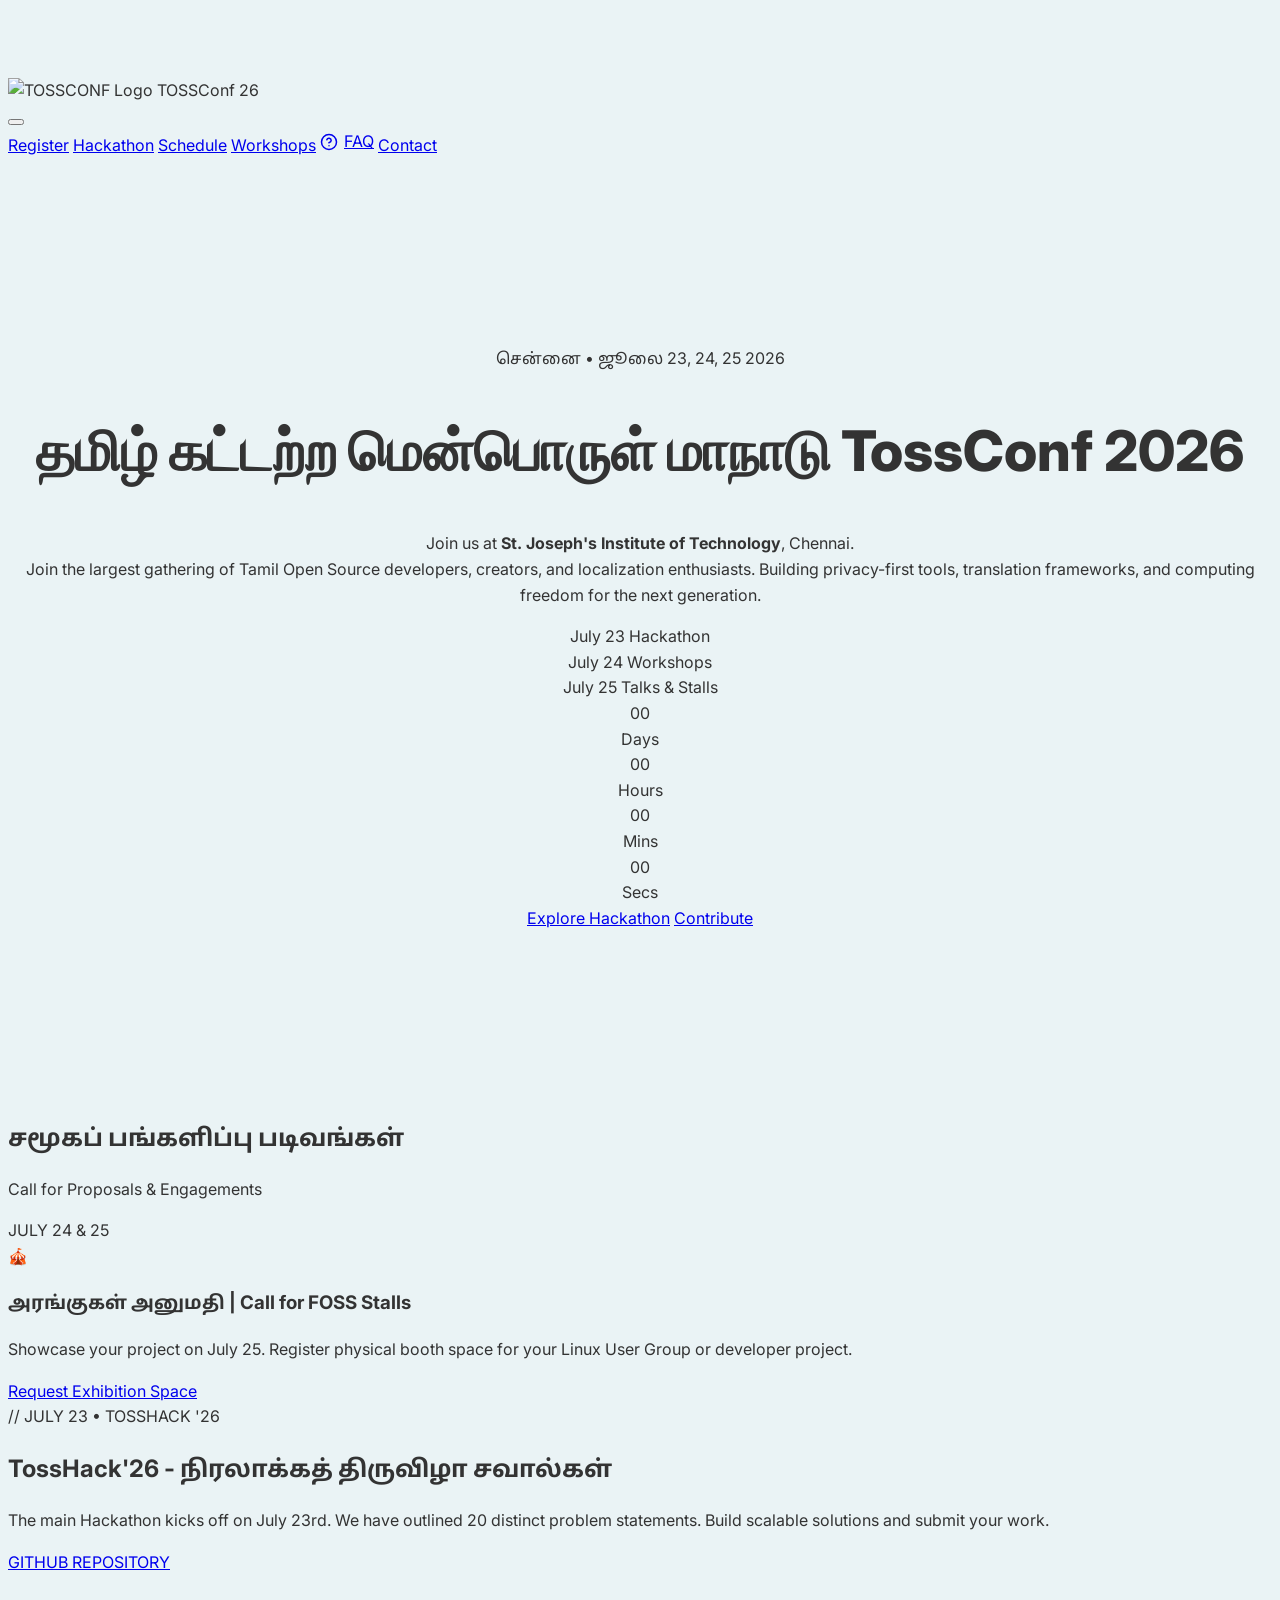
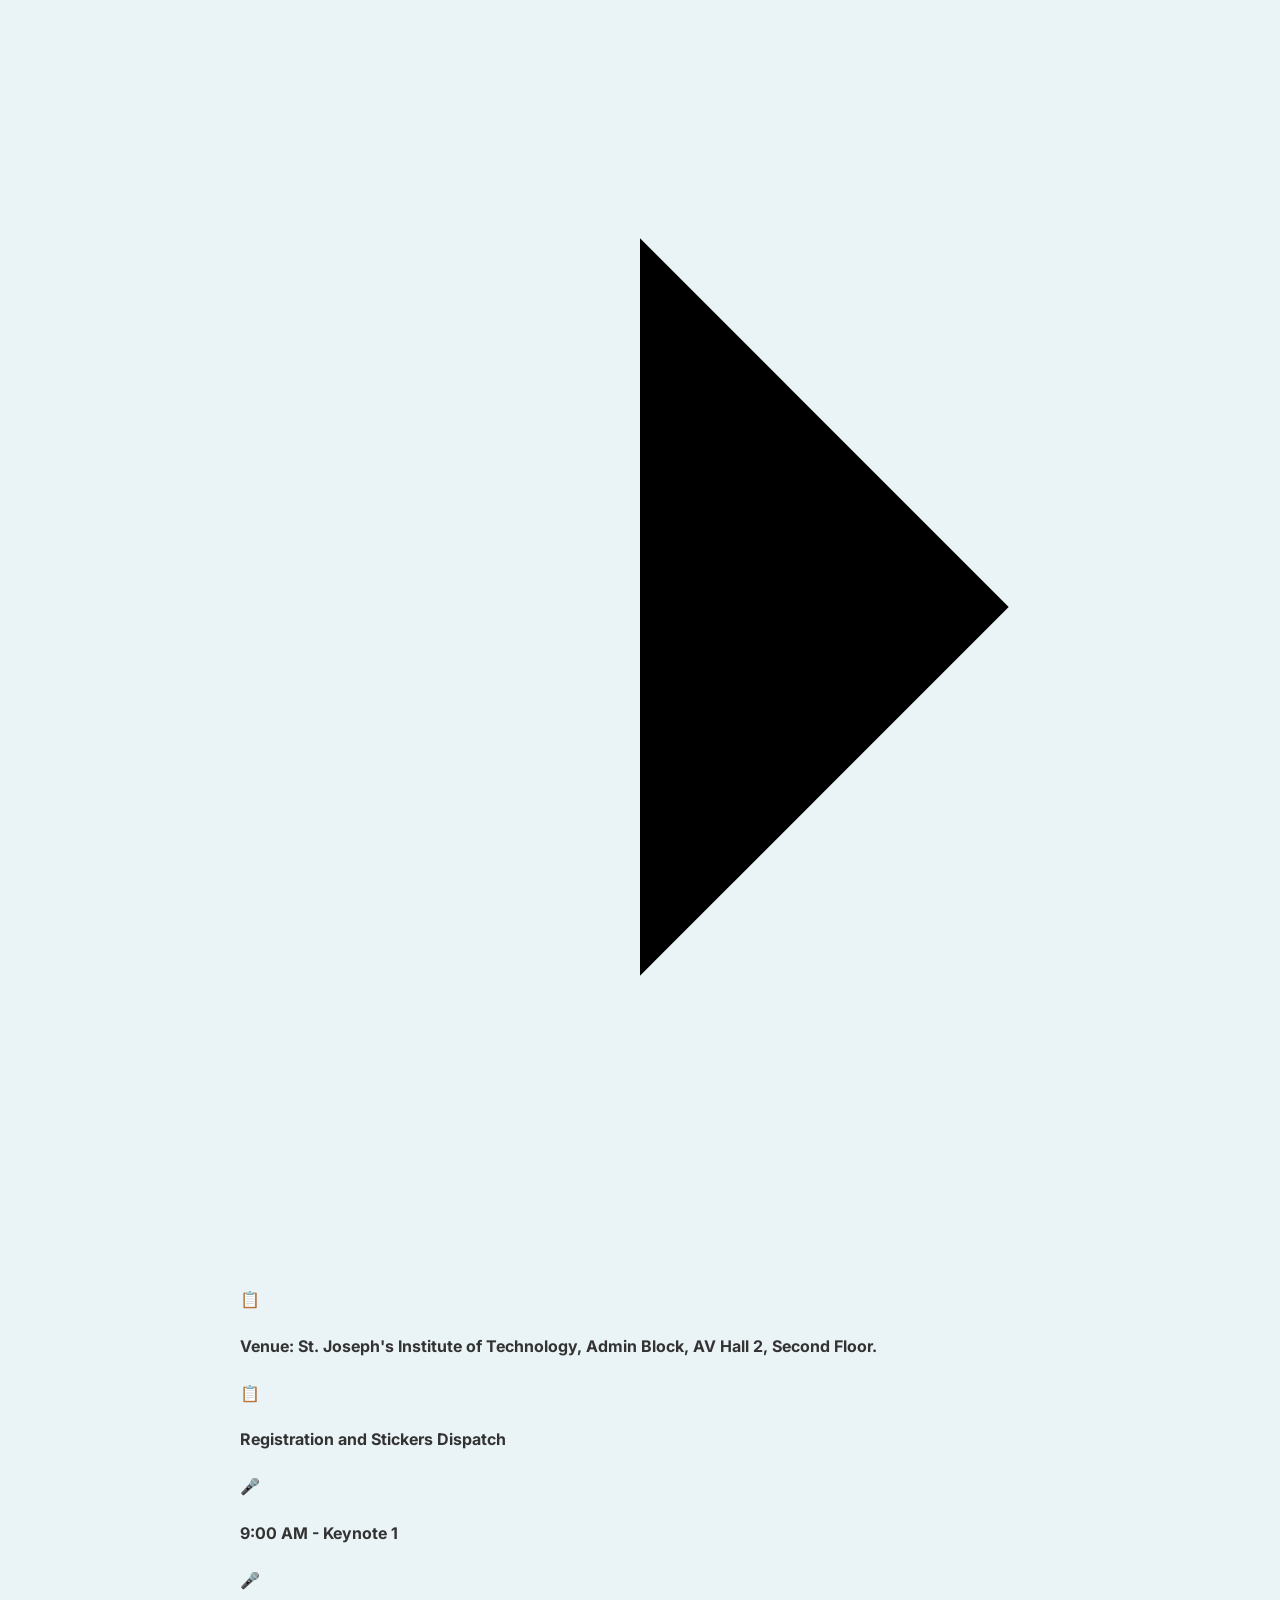
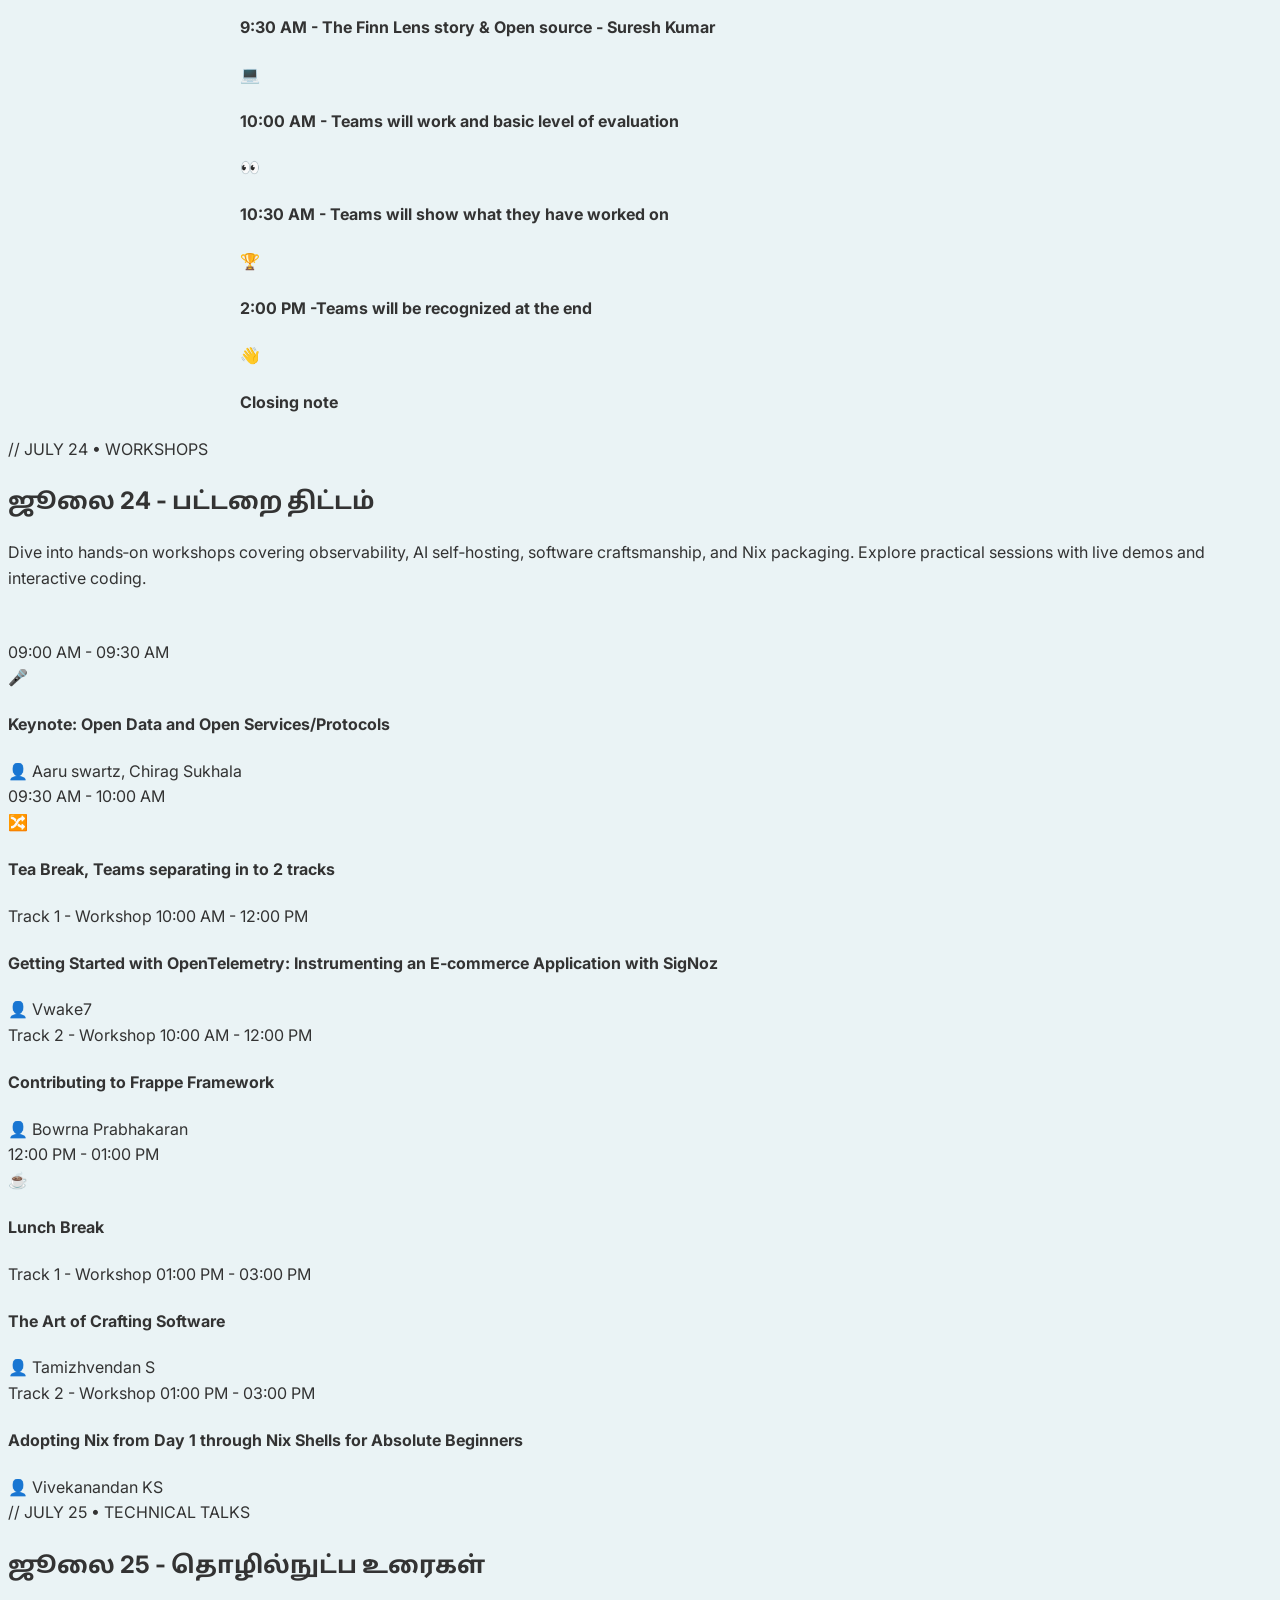
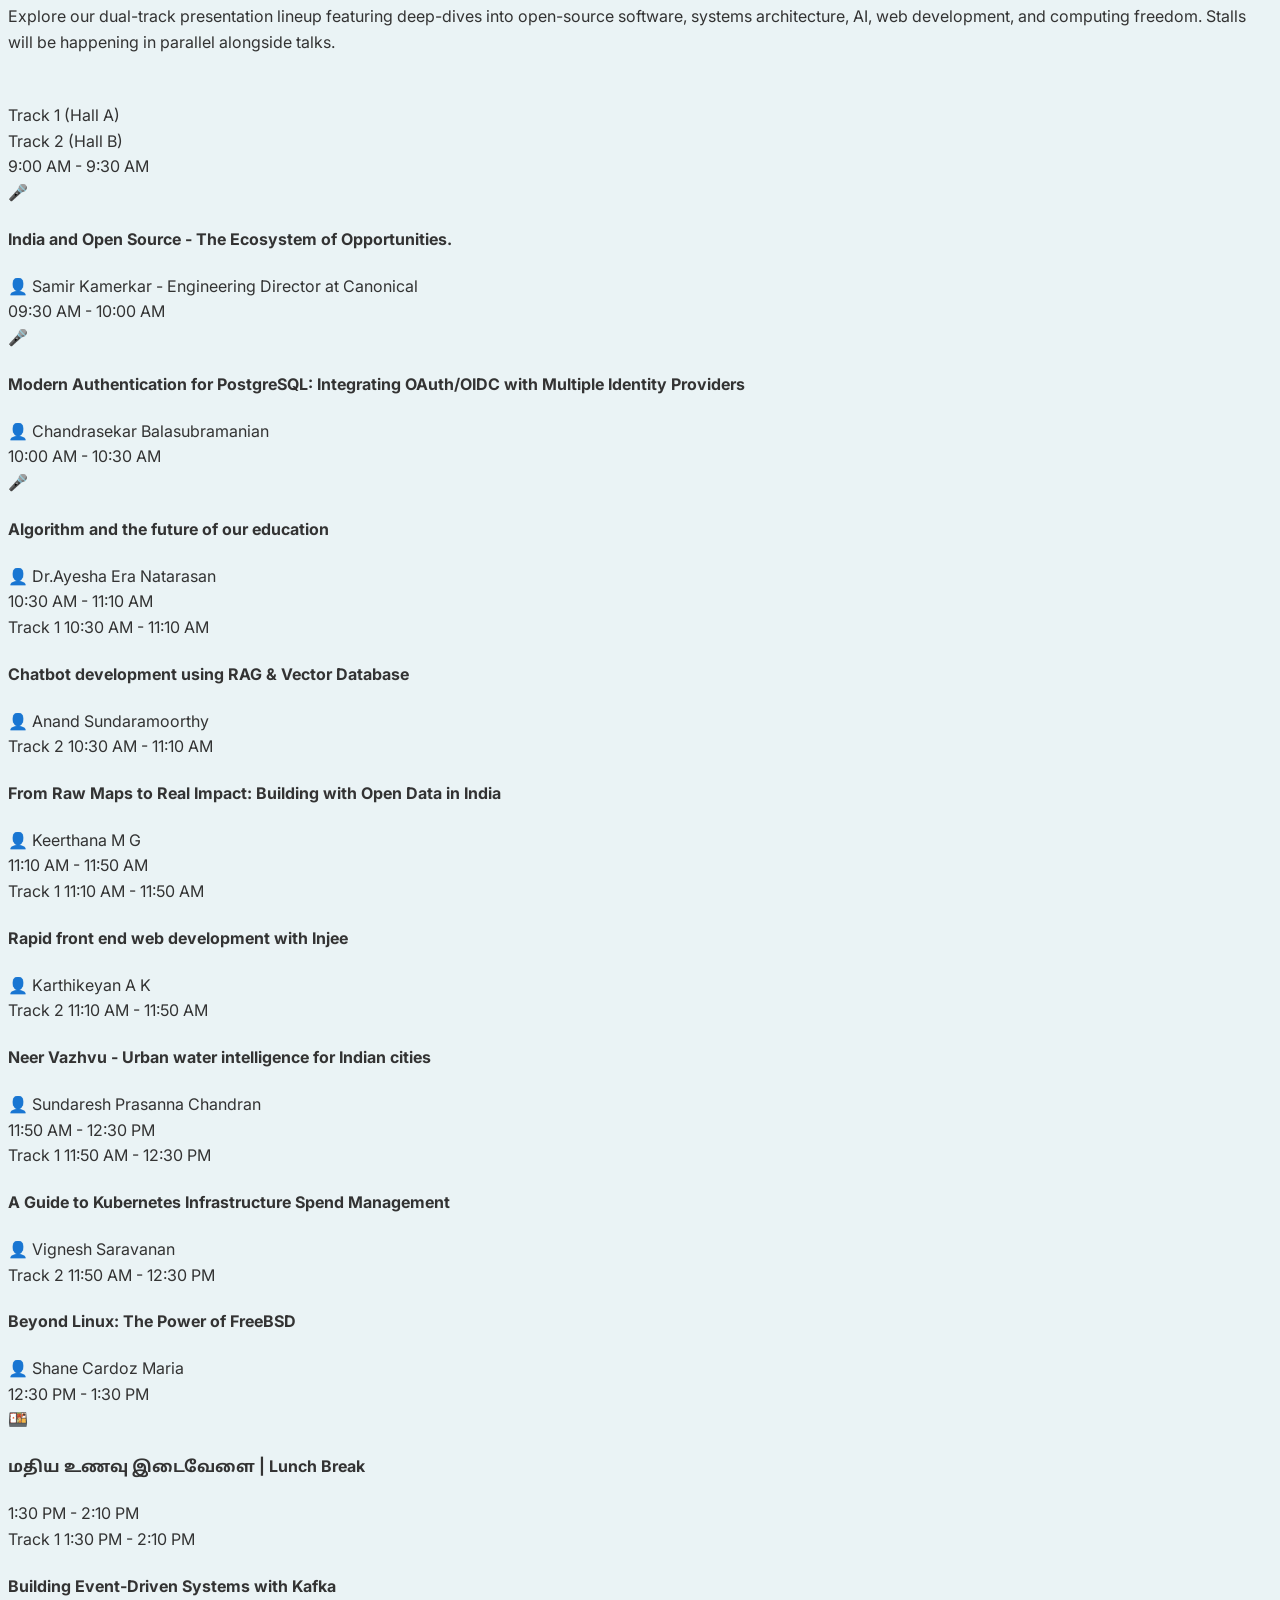
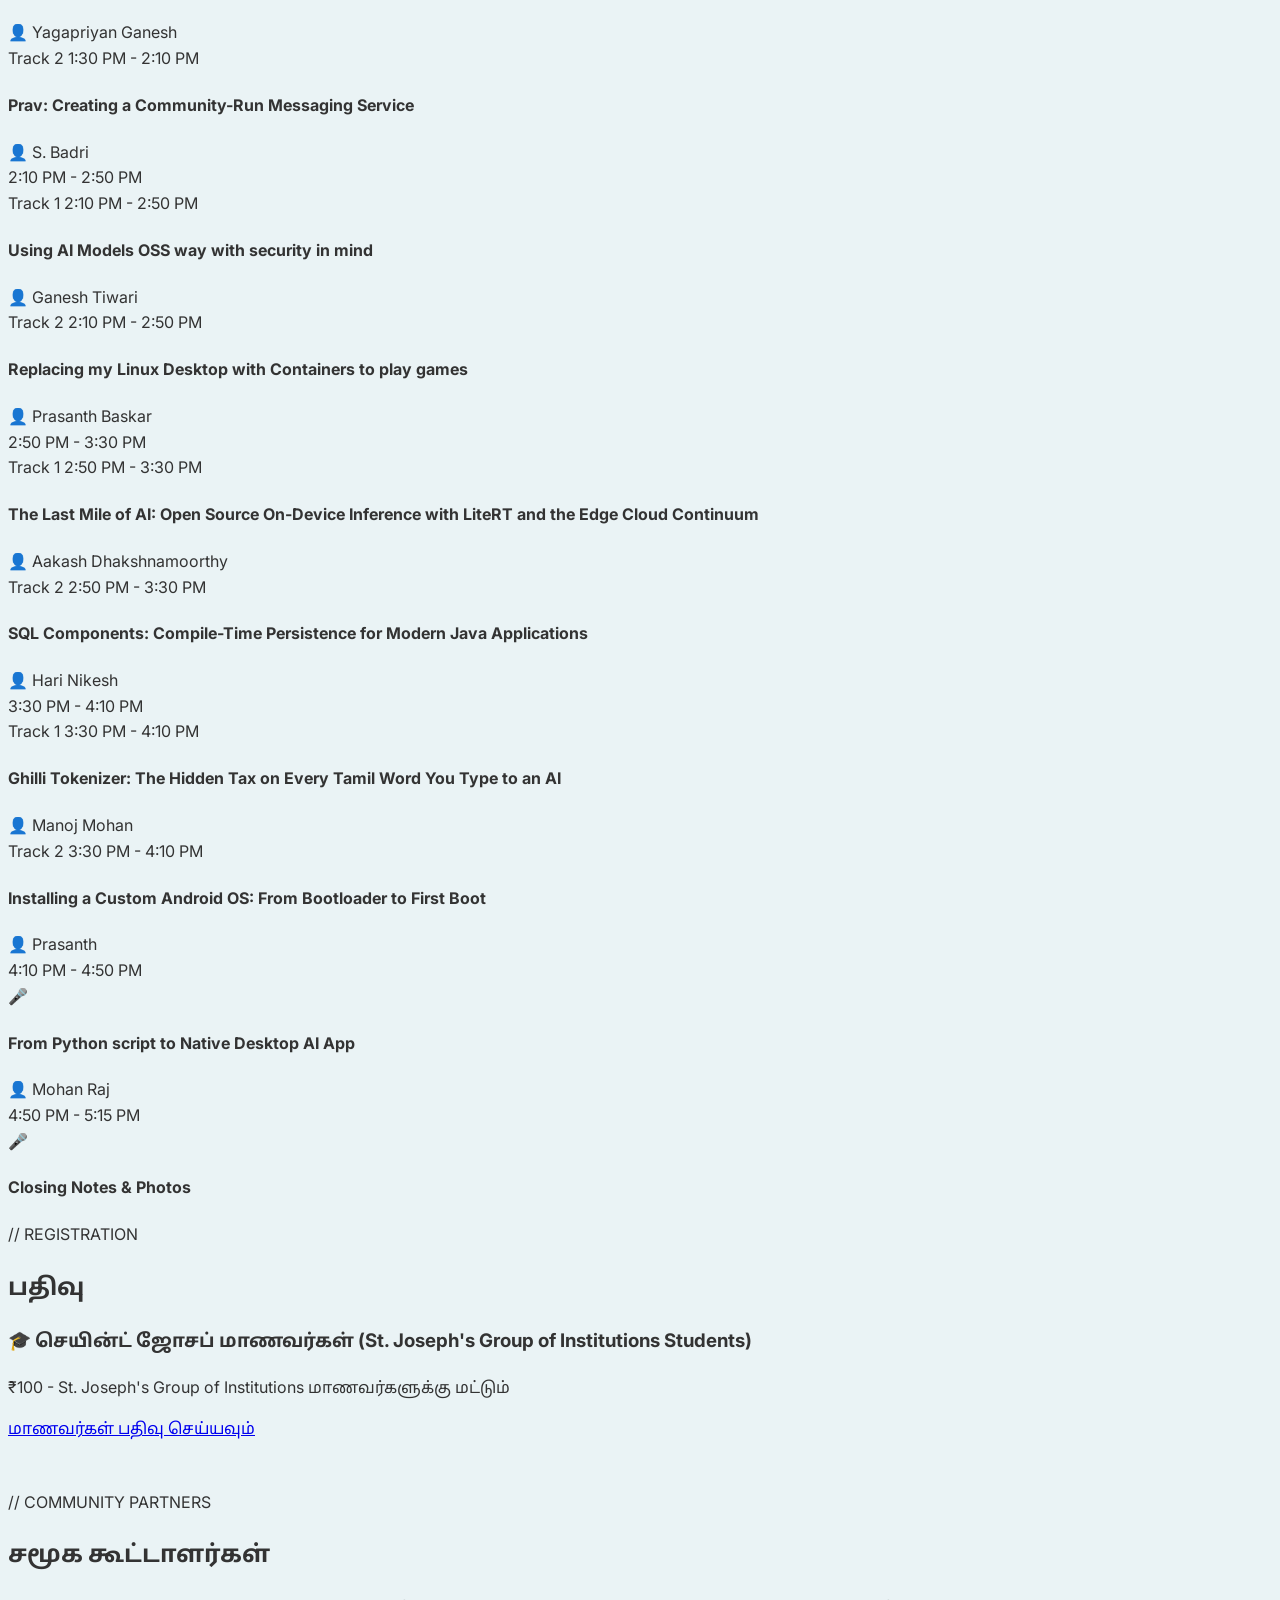
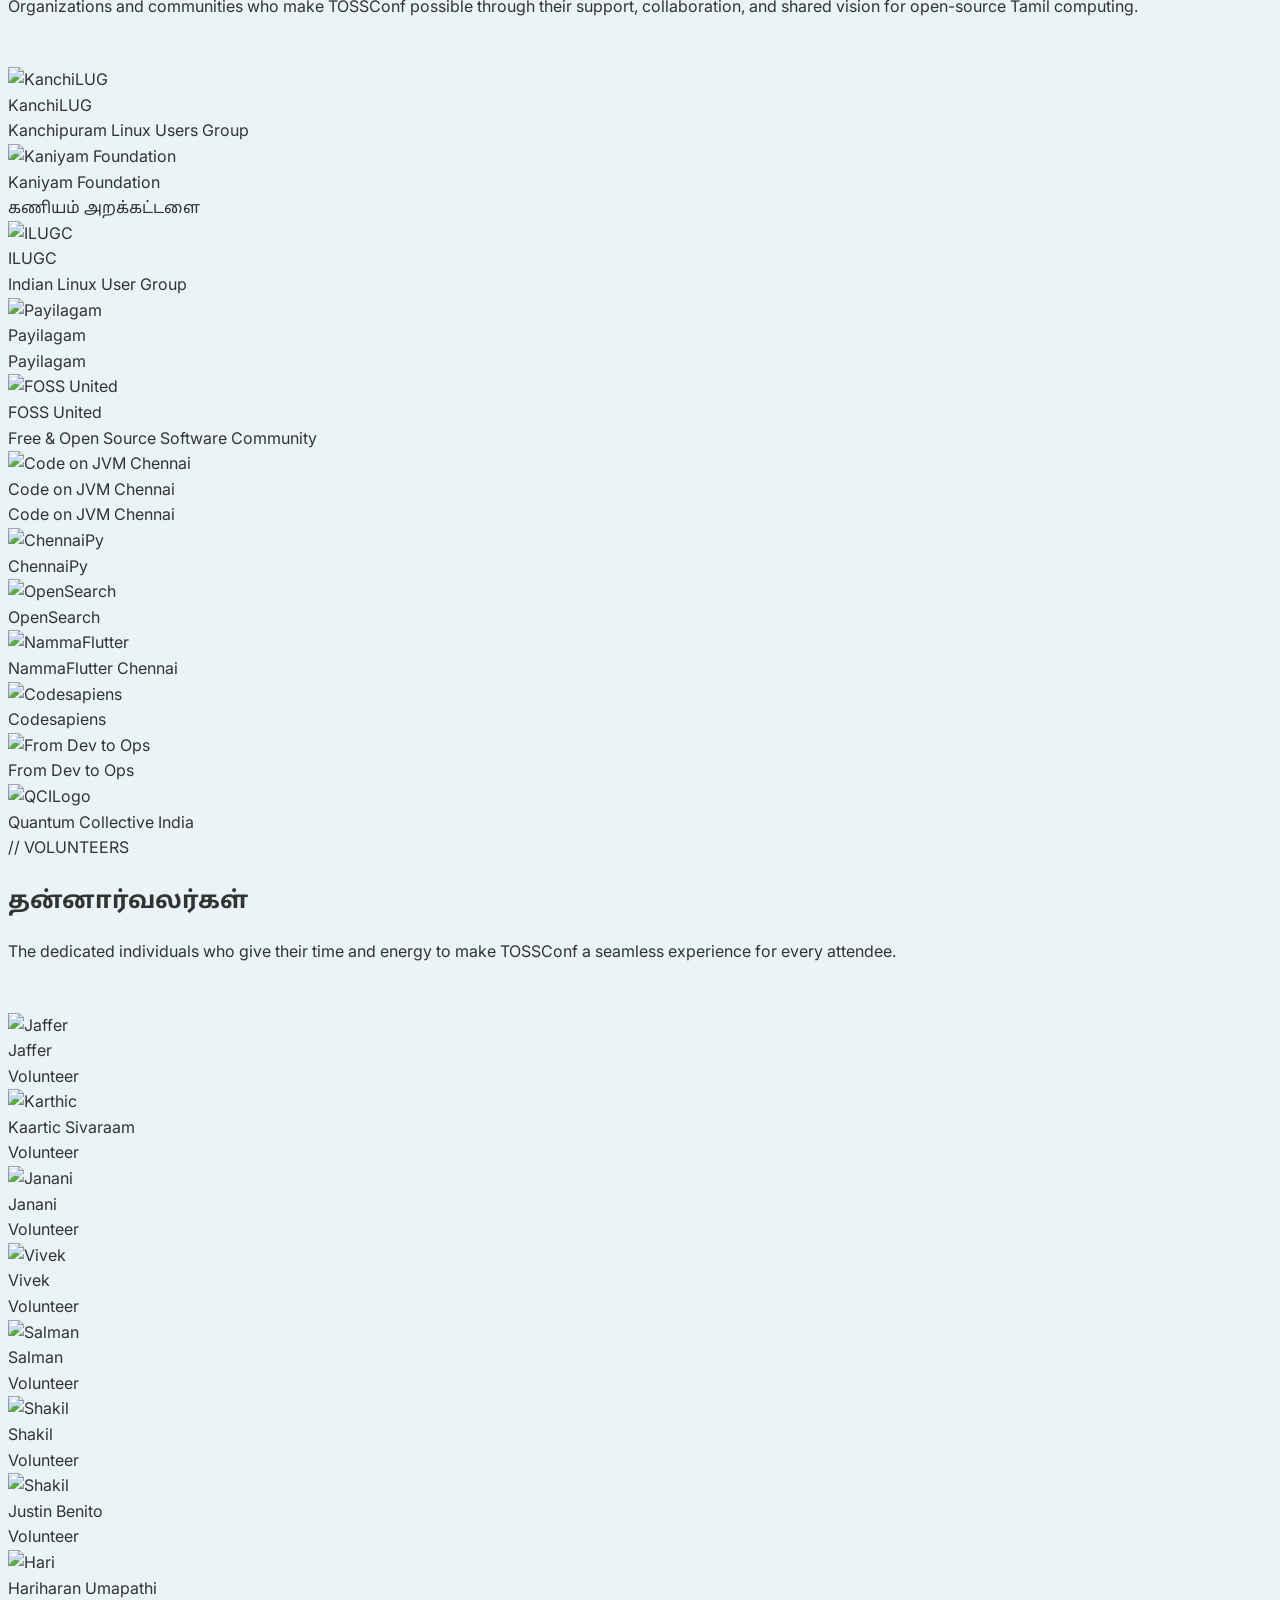
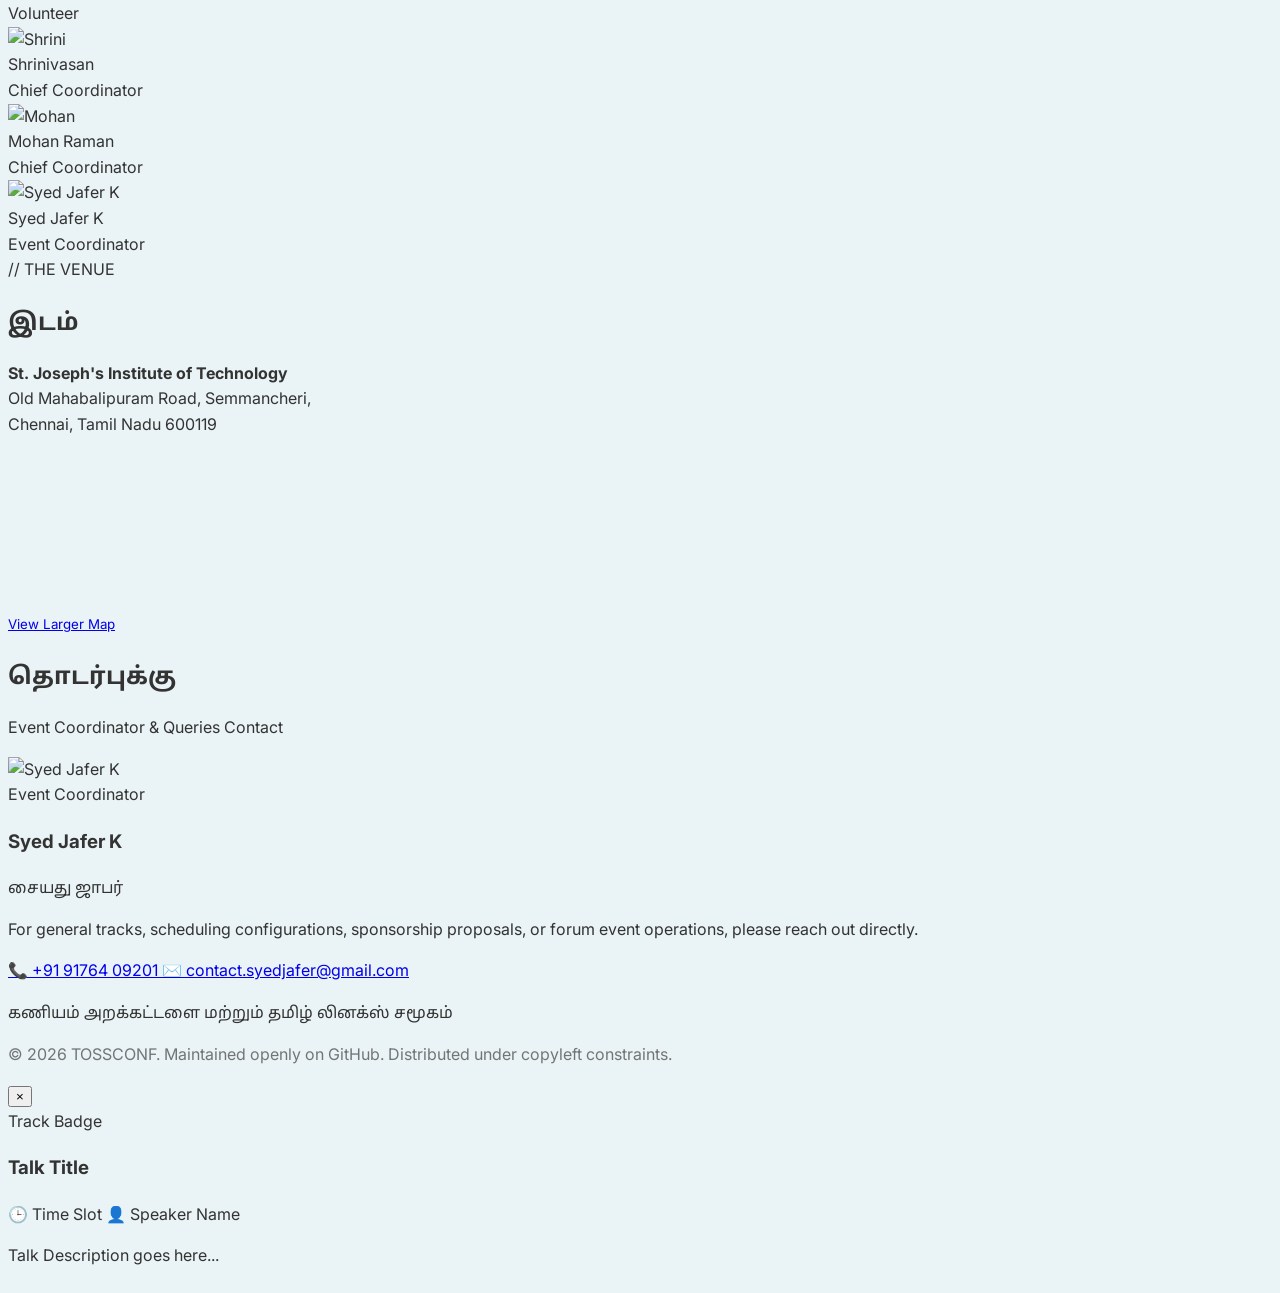
==== commit 7c62bf5c: "Merge branch 'main' into main" ====
--- a/index.html
+++ b/index.html
@@ -14,7 +14,7 @@
     <meta property="og:title" content="TOSSCONF 2026 | தமிழ் கட்டற்ற மென்பொருள் மாநாடு" />
     <meta property="og:description"
         content="Join the largest gathering of Tamil Open Source developers, creators, and computing freedom enthusiasts at St. Joseph's Institute of Technology, Chennai." />
-    <meta property="og:image" content="images/hero_bg1.svg" />
+    <meta property="og:image" content="images/hero_bg1.png" />
 
     <link rel="stylesheet" href="style.css" />
 
@@ -27,7 +27,7 @@
     <nav class="navbar glass">
         <div class="container nav-container">
             <div class="nav-logo">
-                <img src="images/hero_bg1.svg" alt="TOSSCONF Logo" class="logo-img" />
+                <img src="images/hero_bg1.png" alt="TOSSCONF Logo" class="logo-img" />
                 <span class="logo-text">TOSSConf <span class="logo-year">26</span></span>
             </div>
             <button class="menu-toggle" aria-label="Toggle Menu" id="menu-toggle">
@@ -357,7 +357,7 @@
 
                 <!-- Keynotes -->
                 <div class="interval-card" data-track="all">
-                    <div class="interval-time">9:00 AM - 9:40 AM</div>
+                    <div class="interval-time">9:00 AM - 9:30 AM</div>
                     <div class="interval-details">
                         <span class="interval-icon">🎤</span>
                         <h4 class="interval-title tamil-font">India and Open Source - The Ecosystem of Opportunities.
@@ -370,7 +370,18 @@
                     </div>
                 </div>
                 <div class="interval-card" data-track="all">
-                    <div class="interval-time">09:40 AM - 10:20 AM</div>
+                    <div class="interval-time">09:30 AM - 10:00 AM</div>
+                    <div class="interval-details">
+                        <span class="interval-icon">🎤</span>
+                        <h4 class="interval-title tamil-font">Modern Authentication for PostgreSQL: Integrating OAuth/OIDC with Multiple Identity Providers</h4>
+                    </div>
+                    <div class="talk-speaker">
+                        <span class="speaker-icon">👤</span>
+                        <span class="speaker-name">Chandrasekar Balasubramanian </span>
+                    </div>
+                </div>
+                <div class="interval-card" data-track="all">
+                    <div class="interval-time">10:00 AM - 10:30 AM</div>
                     <div class="interval-details">
                         <span class="interval-icon">🎤</span>
                         <h4 class="interval-title tamil-font">Algorithm and the future of our education</h4>
@@ -1008,6 +1019,7 @@
                 </div>
                 <div class="talk-modal-body">
                     <p id="talk-modal-desc" class="talk-modal-desc">Talk Description goes here...</p>
+                    <a id="talk-modal-prereq"></a>
                 </div>
             </div>
         </div>
